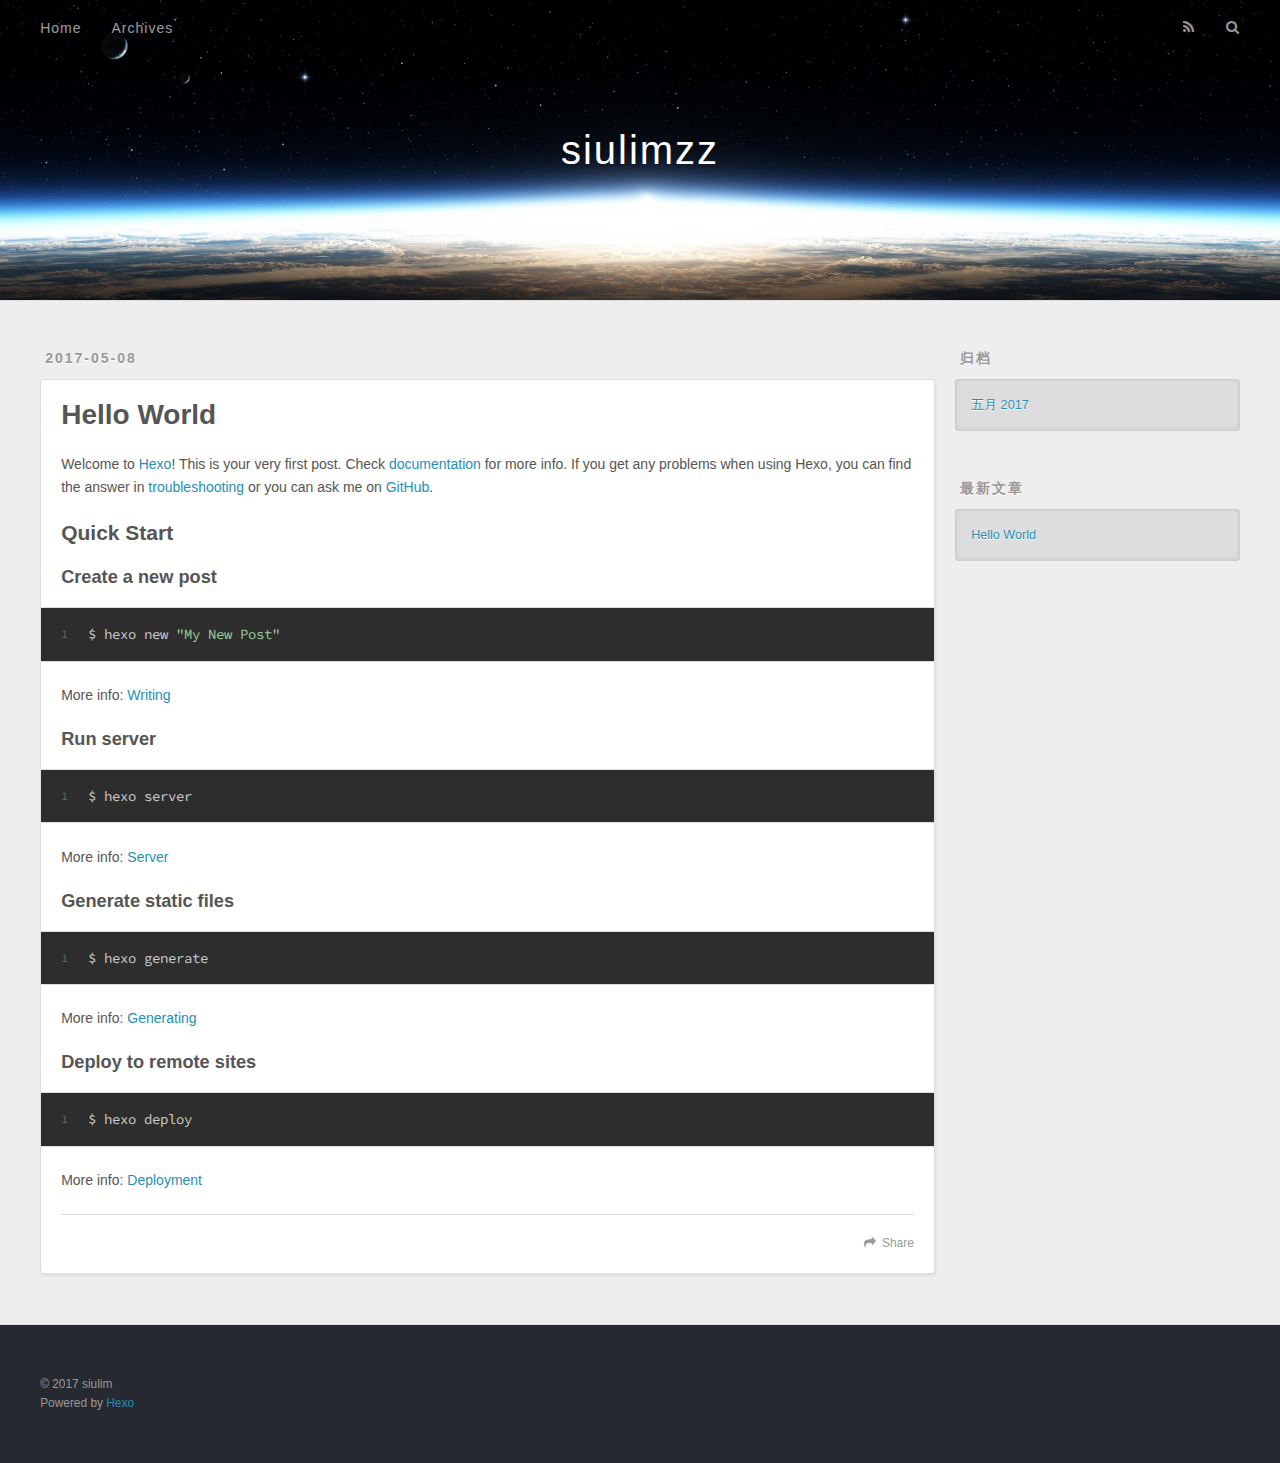
==== index.html @ c3f747c2 "Site updated: 2017-05-08 17:10:16" ====
<!DOCTYPE html>
<html>
<head>
  <meta charset="utf-8">
  
  <title>siulimzz</title>
  <meta name="viewport" content="width=device-width, initial-scale=1, maximum-scale=1">
  <meta property="og:type" content="website">
<meta property="og:title" content="siulimzz">
<meta property="og:url" content="http://siulimzz.com/index.html">
<meta property="og:site_name" content="siulimzz">
<meta name="twitter:card" content="summary">
<meta name="twitter:title" content="siulimzz">
  
    <link rel="alternate" href="/atom.xml" title="siulimzz" type="application/atom+xml">
  
  
    <link rel="icon" href="/favicon.png">
  
  
    <link href="//fonts.googleapis.com/css?family=Source+Code+Pro" rel="stylesheet" type="text/css">
  
  <link rel="stylesheet" href="/css/style.css">
  

</head>

<body>
  <div id="container">
    <div id="wrap">
      <header id="header">
  <div id="banner"></div>
  <div id="header-outer" class="outer">
    <div id="header-title" class="inner">
      <h1 id="logo-wrap">
        <a href="/" id="logo">siulimzz</a>
      </h1>
      
    </div>
    <div id="header-inner" class="inner">
      <nav id="main-nav">
        <a id="main-nav-toggle" class="nav-icon"></a>
        
          <a class="main-nav-link" href="/">Home</a>
        
          <a class="main-nav-link" href="/archives">Archives</a>
        
      </nav>
      <nav id="sub-nav">
        
          <a id="nav-rss-link" class="nav-icon" href="/atom.xml" title="RSS Feed"></a>
        
        <a id="nav-search-btn" class="nav-icon" title="搜索"></a>
      </nav>
      <div id="search-form-wrap">
        <form action="//google.com/search" method="get" accept-charset="UTF-8" class="search-form"><input type="search" name="q" class="search-form-input" placeholder="Search"><button type="submit" class="search-form-submit">&#xF002;</button><input type="hidden" name="sitesearch" value="http://siulimzz.com"></form>
      </div>
    </div>
  </div>
</header>
      <div class="outer">
        <section id="main">
  
    <article id="post-hello-world" class="article article-type-post" itemscope itemprop="blogPost">
  <div class="article-meta">
    <a href="/2017/05/08/hello-world/" class="article-date">
  <time datetime="2017-05-08T07:36:02.532Z" itemprop="datePublished">2017-05-08</time>
</a>
    
  </div>
  <div class="article-inner">
    
    
      <header class="article-header">
        
  
    <h1 itemprop="name">
      <a class="article-title" href="/2017/05/08/hello-world/">Hello World</a>
    </h1>
  

      </header>
    
    <div class="article-entry" itemprop="articleBody">
      
        <p>Welcome to <a href="https://hexo.io/" target="_blank" rel="external">Hexo</a>! This is your very first post. Check <a href="https://hexo.io/docs/" target="_blank" rel="external">documentation</a> for more info. If you get any problems when using Hexo, you can find the answer in <a href="https://hexo.io/docs/troubleshooting.html" target="_blank" rel="external">troubleshooting</a> or you can ask me on <a href="https://github.com/hexojs/hexo/issues" target="_blank" rel="external">GitHub</a>.</p>
<h2 id="Quick-Start"><a href="#Quick-Start" class="headerlink" title="Quick Start"></a>Quick Start</h2><h3 id="Create-a-new-post"><a href="#Create-a-new-post" class="headerlink" title="Create a new post"></a>Create a new post</h3><figure class="highlight bash"><table><tr><td class="gutter"><pre><div class="line">1</div></pre></td><td class="code"><pre><div class="line">$ hexo new <span class="string">"My New Post"</span></div></pre></td></tr></table></figure>
<p>More info: <a href="https://hexo.io/docs/writing.html" target="_blank" rel="external">Writing</a></p>
<h3 id="Run-server"><a href="#Run-server" class="headerlink" title="Run server"></a>Run server</h3><figure class="highlight bash"><table><tr><td class="gutter"><pre><div class="line">1</div></pre></td><td class="code"><pre><div class="line">$ hexo server</div></pre></td></tr></table></figure>
<p>More info: <a href="https://hexo.io/docs/server.html" target="_blank" rel="external">Server</a></p>
<h3 id="Generate-static-files"><a href="#Generate-static-files" class="headerlink" title="Generate static files"></a>Generate static files</h3><figure class="highlight bash"><table><tr><td class="gutter"><pre><div class="line">1</div></pre></td><td class="code"><pre><div class="line">$ hexo generate</div></pre></td></tr></table></figure>
<p>More info: <a href="https://hexo.io/docs/generating.html" target="_blank" rel="external">Generating</a></p>
<h3 id="Deploy-to-remote-sites"><a href="#Deploy-to-remote-sites" class="headerlink" title="Deploy to remote sites"></a>Deploy to remote sites</h3><figure class="highlight bash"><table><tr><td class="gutter"><pre><div class="line">1</div></pre></td><td class="code"><pre><div class="line">$ hexo deploy</div></pre></td></tr></table></figure>
<p>More info: <a href="https://hexo.io/docs/deployment.html" target="_blank" rel="external">Deployment</a></p>

      
    </div>
    <footer class="article-footer">
      <a data-url="http://siulimzz.com/2017/05/08/hello-world/" data-id="cj2fwgcva00003ovaj9aa644f" class="article-share-link">Share</a>
      
      
    </footer>
  </div>
  
</article>


  

</section>
        
          <aside id="sidebar">
  
    

  
    

  
    
  
    
  <div class="widget-wrap">
    <h3 class="widget-title">归档</h3>
    <div class="widget">
      <ul class="archive-list"><li class="archive-list-item"><a class="archive-list-link" href="/archives/2017/05/">五月 2017</a></li></ul>
    </div>
  </div>


  
    
  <div class="widget-wrap">
    <h3 class="widget-title">最新文章</h3>
    <div class="widget">
      <ul>
        
          <li>
            <a href="/2017/05/08/hello-world/">Hello World</a>
          </li>
        
      </ul>
    </div>
  </div>

  
</aside>
        
      </div>
      <footer id="footer">
  
  <div class="outer">
    <div id="footer-info" class="inner">
      &copy; 2017 siulim<br>
      Powered by <a href="http://hexo.io/" target="_blank">Hexo</a>
    </div>
  </div>
</footer>
    </div>
    <nav id="mobile-nav">
  
    <a href="/" class="mobile-nav-link">Home</a>
  
    <a href="/archives" class="mobile-nav-link">Archives</a>
  
</nav>
    

<script src="//ajax.googleapis.com/ajax/libs/jquery/2.0.3/jquery.min.js"></script>


  <link rel="stylesheet" href="/fancybox/jquery.fancybox.css">
  <script src="/fancybox/jquery.fancybox.pack.js"></script>


<script src="/js/script.js"></script>

  </div>
</body>
</html>
---- css/style.css ----
body {
  width: 100%;
}
body:before,
body:after {
  content: "";
  display: table;
}
body:after {
  clear: both;
}
html,
body,
div,
span,
applet,
object,
iframe,
h1,
h2,
h3,
h4,
h5,
h6,
p,
blockquote,
pre,
a,
abbr,
acronym,
address,
big,
cite,
code,
del,
dfn,
em,
img,
ins,
kbd,
q,
s,
samp,
small,
strike,
strong,
sub,
sup,
tt,
var,
dl,
dt,
dd,
ol,
ul,
li,
fieldset,
form,
label,
legend,
table,
caption,
tbody,
tfoot,
thead,
tr,
th,
td {
  margin: 0;
  padding: 0;
  border: 0;
  outline: 0;
  font-weight: inherit;
  font-style: inherit;
  font-family: inherit;
  font-size: 100%;
  vertical-align: baseline;
}
body {
  line-height: 1;
  color: #000;
  background: #fff;
}
ol,
ul {
  list-style: none;
}
table {
  border-collapse: separate;
  border-spacing: 0;
  vertical-align: middle;
}
caption,
th,
td {
  text-align: left;
  font-weight: normal;
  vertical-align: middle;
}
a img {
  border: none;
}
input,
button {
  margin: 0;
  padding: 0;
}
input::-moz-focus-inner,
button::-moz-focus-inner {
  border: 0;
  padding: 0;
}
@font-face {
  font-family: FontAwesome;
  font-style: normal;
  font-weight: normal;
  src: url("fonts/fontawesome-webfont.eot?v=#4.0.3");
  src: url("fonts/fontawesome-webfont.eot?#iefix&v=#4.0.3") format("embedded-opentype"), url("fonts/fontawesome-webfont.woff?v=#4.0.3") format("woff"), url("fonts/fontawesome-webfont.ttf?v=#4.0.3") format("truetype"), url("fonts/fontawesome-webfont.svg#fontawesomeregular?v=#4.0.3") format("svg");
}
html,
body,
#container {
  height: 100%;
}
body {
  background: #eee;
  font: 14px "Helvetica Neue", Helvetica, Arial, sans-serif;
  -webkit-text-size-adjust: 100%;
}
.outer {
  max-width: 1220px;
  margin: 0 auto;
  padding: 0 20px;
}
.outer:before,
.outer:after {
  content: "";
  display: table;
}
.outer:after {
  clear: both;
}
.inner {
  display: inline;
  float: left;
  width: 98.33333333333333%;
  margin: 0 0.833333333333333%;
}
.left,
.alignleft {
  float: left;
}
.right,
.alignright {
  float: right;
}
.clear {
  clear: both;
}
#container {
  position: relative;
}
.mobile-nav-on {
  overflow: hidden;
}
#wrap {
  height: 100%;
  width: 100%;
  position: absolute;
  top: 0;
  left: 0;
  -webkit-transition: 0.2s ease-out;
  -moz-transition: 0.2s ease-out;
  -ms-transition: 0.2s ease-out;
  transition: 0.2s ease-out;
  z-index: 1;
  background: #eee;
}
.mobile-nav-on #wrap {
  left: 280px;
}
@media screen and (min-width: 768px) {
  #main {
    display: inline;
    float: left;
    width: 73.33333333333333%;
    margin: 0 0.833333333333333%;
  }
}
.article-date,
.article-category-link,
.archive-year,
.widget-title {
  text-decoration: none;
  text-transform: uppercase;
  letter-spacing: 2px;
  color: #999;
  margin-bottom: 1em;
  margin-left: 5px;
  line-height: 1em;
  text-shadow: 0 1px #fff;
  font-weight: bold;
}
.article-inner,
.archive-article-inner {
  background: #fff;
  -webkit-box-shadow: 1px 2px 3px #ddd;
  box-shadow: 1px 2px 3px #ddd;
  border: 1px solid #ddd;
  border-radius: 3px;
}
.article-entry h1,
.widget h1 {
  font-size: 2em;
}
.article-entry h2,
.widget h2 {
  font-size: 1.5em;
}
.article-entry h3,
.widget h3 {
  font-size: 1.3em;
}
.article-entry h4,
.widget h4 {
  font-size: 1.2em;
}
.article-entry h5,
.widget h5 {
  font-size: 1em;
}
.article-entry h6,
.widget h6 {
  font-size: 1em;
  color: #999;
}
.article-entry hr,
.widget hr {
  border: 1px dashed #ddd;
}
.article-entry strong,
.widget strong {
  font-weight: bold;
}
.article-entry em,
.widget em,
.article-entry cite,
.widget cite {
  font-style: italic;
}
.article-entry sup,
.widget sup,
.article-entry sub,
.widget sub {
  font-size: 0.75em;
  line-height: 0;
  position: relative;
  vertical-align: baseline;
}
.article-entry sup,
.widget sup {
  top: -0.5em;
}
.article-entry sub,
.widget sub {
  bottom: -0.2em;
}
.article-entry small,
.widget small {
  font-size: 0.85em;
}
.article-entry acronym,
.widget acronym,
.article-entry abbr,
.widget abbr {
  border-bottom: 1px dotted;
}
.article-entry ul,
.widget ul,
.article-entry ol,
.widget ol,
.article-entry dl,
.widget dl {
  margin: 0 20px;
  line-height: 1.6em;
}
.article-entry ul ul,
.widget ul ul,
.article-entry ol ul,
.widget ol ul,
.article-entry ul ol,
.widget ul ol,
.article-entry ol ol,
.widget ol ol {
  margin-top: 0;
  margin-bottom: 0;
}
.article-entry ul,
.widget ul {
  list-style: disc;
}
.article-entry ol,
.widget ol {
  list-style: decimal;
}
.article-entry dt,
.widget dt {
  font-weight: bold;
}
#header {
  height: 300px;
  position: relative;
  border-bottom: 1px solid #ddd;
}
#header:before,
#header:after {
  content: "";
  position: absolute;
  left: 0;
  right: 0;
  height: 40px;
}
#header:before {
  top: 0;
  background: -webkit-linear-gradient(rgba(0,0,0,0.2), transparent);
  background: -moz-linear-gradient(rgba(0,0,0,0.2), transparent);
  background: -ms-linear-gradient(rgba(0,0,0,0.2), transparent);
  background: linear-gradient(rgba(0,0,0,0.2), transparent);
}
#header:after {
  bottom: 0;
  background: -webkit-linear-gradient(transparent, rgba(0,0,0,0.2));
  background: -moz-linear-gradient(transparent, rgba(0,0,0,0.2));
  background: -ms-linear-gradient(transparent, rgba(0,0,0,0.2));
  background: linear-gradient(transparent, rgba(0,0,0,0.2));
}
#header-outer {
  height: 100%;
  position: relative;
}
#header-inner {
  position: relative;
  overflow: hidden;
}
#banner {
  position: absolute;
  top: 0;
  left: 0;
  width: 100%;
  height: 100%;
  background: url("images/banner.jpg") center #000;
  -webkit-background-size: cover;
  -moz-background-size: cover;
  background-size: cover;
  z-index: -1;
}
#header-title {
  text-align: center;
  height: 40px;
  position: absolute;
  top: 50%;
  left: 0;
  margin-top: -20px;
}
#logo,
#subtitle {
  text-decoration: none;
  color: #fff;
  font-weight: 300;
  text-shadow: 0 1px 4px rgba(0,0,0,0.3);
}
#logo {
  font-size: 40px;
  line-height: 40px;
  letter-spacing: 2px;
}
#subtitle {
  font-size: 16px;
  line-height: 16px;
  letter-spacing: 1px;
}
#subtitle-wrap {
  margin-top: 16px;
}
#main-nav {
  float: left;
  margin-left: -15px;
}
.nav-icon,
.main-nav-link {
  float: left;
  color: #fff;
  opacity: 0.6;
  text-decoration: none;
  text-shadow: 0 1px rgba(0,0,0,0.2);
  -webkit-transition: opacity 0.2s;
  -moz-transition: opacity 0.2s;
  -ms-transition: opacity 0.2s;
  transition: opacity 0.2s;
  display: block;
  padding: 20px 15px;
}
.nav-icon:hover,
.main-nav-link:hover {
  opacity: 1;
}
.nav-icon {
  font-family: FontAwesome;
  text-align: center;
  font-size: 14px;
  width: 14px;
  height: 14px;
  padding: 20px 15px;
  position: relative;
  cursor: pointer;
}
.main-nav-link {
  font-weight: 300;
  letter-spacing: 1px;
}
@media screen and (max-width: 479px) {
  .main-nav-link {
    display: none;
  }
}
#main-nav-toggle {
  display: none;
}
#main-nav-toggle:before {
  content: "\f0c9";
}
@media screen and (max-width: 479px) {
  #main-nav-toggle {
    display: block;
  }
}
#sub-nav {
  float: right;
  margin-right: -15px;
}
#nav-rss-link:before {
  content: "\f09e";
}
#nav-search-btn:before {
  content: "\f002";
}
#search-form-wrap {
  position: absolute;
  top: 15px;
  width: 150px;
  height: 30px;
  right: -150px;
  opacity: 0;
  -webkit-transition: 0.2s ease-out;
  -moz-transition: 0.2s ease-out;
  -ms-transition: 0.2s ease-out;
  transition: 0.2s ease-out;
}
#search-form-wrap.on {
  opacity: 1;
  right: 0;
}
@media screen and (max-width: 479px) {
  #search-form-wrap {
    width: 100%;
    right: -100%;
  }
}
.search-form {
  position: absolute;
  top: 0;
  left: 0;
  right: 0;
  background: #fff;
  padding: 5px 15px;
  border-radius: 15px;
  -webkit-box-shadow: 0 0 10px rgba(0,0,0,0.3);
  box-shadow: 0 0 10px rgba(0,0,0,0.3);
}
.search-form-input {
  border: none;
  background: none;
  color: #555;
  width: 100%;
  font: 13px "Helvetica Neue", Helvetica, Arial, sans-serif;
  outline: none;
}
.search-form-input::-webkit-search-results-decoration,
.search-form-input::-webkit-search-cancel-button {
  -webkit-appearance: none;
}
.search-form-submit {
  position: absolute;
  top: 50%;
  right: 10px;
  margin-top: -7px;
  font: 13px FontAwesome;
  border: none;
  background: none;
  color: #bbb;
  cursor: pointer;
}
.search-form-submit:hover,
.search-form-submit:focus {
  color: #777;
}
.article {
  margin: 50px 0;
}
.article-inner {
  overflow: hidden;
}
.article-meta:before,
.article-meta:after {
  content: "";
  display: table;
}
.article-meta:after {
  clear: both;
}
.article-date {
  float: left;
}
.article-category {
  float: left;
  line-height: 1em;
  color: #ccc;
  text-shadow: 0 1px #fff;
  margin-left: 8px;
}
.article-category:before {
  content: "\2022";
}
.article-category-link {
  margin: 0 12px 1em;
}
.article-header {
  padding: 20px 20px 0;
}
.article-title {
  text-decoration: none;
  font-size: 2em;
  font-weight: bold;
  color: #555;
  line-height: 1.1em;
  -webkit-transition: color 0.2s;
  -moz-transition: color 0.2s;
  -ms-transition: color 0.2s;
  transition: color 0.2s;
}
a.article-title:hover {
  color: #258fb8;
}
.article-entry {
  color: #555;
  padding: 0 20px;
}
.article-entry:before,
.article-entry:after {
  content: "";
  display: table;
}
.article-entry:after {
  clear: both;
}
.article-entry p,
.article-entry table {
  line-height: 1.6em;
  margin: 1.6em 0;
}
.article-entry h1,
.article-entry h2,
.article-entry h3,
.article-entry h4,
.article-entry h5,
.article-entry h6 {
  font-weight: bold;
}
.article-entry h1,
.article-entry h2,
.article-entry h3,
.article-entry h4,
.article-entry h5,
.article-entry h6 {
  line-height: 1.1em;
  margin: 1.1em 0;
}
.article-entry a {
  color: #258fb8;
  text-decoration: none;
}
.article-entry a:hover {
  text-decoration: underline;
}
.article-entry ul,
.article-entry ol,
.article-entry dl {
  margin-top: 1.6em;
  margin-bottom: 1.6em;
}
.article-entry img,
.article-entry video {
  max-width: 100%;
  height: auto;
  display: block;
  margin: auto;
}
.article-entry iframe {
  border: none;
}
.article-entry table {
  width: 100%;
  border-collapse: collapse;
  border-spacing: 0;
}
.article-entry th {
  font-weight: bold;
  border-bottom: 3px solid #ddd;
  padding-bottom: 0.5em;
}
.article-entry td {
  border-bottom: 1px solid #ddd;
  padding: 10px 0;
}
.article-entry blockquote {
  font-family: Georgia, "Times New Roman", serif;
  font-size: 1.4em;
  margin: 1.6em 20px;
  text-align: center;
}
.article-entry blockquote footer {
  font-size: 14px;
  margin: 1.6em 0;
  font-family: "Helvetica Neue", Helvetica, Arial, sans-serif;
}
.article-entry blockquote footer cite:before {
  content: "—";
  padding: 0 0.5em;
}
.article-entry .pullquote {
  text-align: left;
  width: 45%;
  margin: 0;
}
.article-entry .pullquote.left {
  margin-left: 0.5em;
  margin-right: 1em;
}
.article-entry .pullquote.right {
  margin-right: 0.5em;
  margin-left: 1em;
}
.article-entry .caption {
  color: #999;
  display: block;
  font-size: 0.9em;
  margin-top: 0.5em;
  position: relative;
  text-align: center;
}
.article-entry .video-container {
  position: relative;
  padding-top: 56.25%;
  height: 0;
  overflow: hidden;
}
.article-entry .video-container iframe,
.article-entry .video-container object,
.article-entry .video-container embed {
  position: absolute;
  top: 0;
  left: 0;
  width: 100%;
  height: 100%;
  margin-top: 0;
}
.article-more-link a {
  display: inline-block;
  line-height: 1em;
  padding: 6px 15px;
  border-radius: 15px;
  background: #eee;
  color: #999;
  text-shadow: 0 1px #fff;
  text-decoration: none;
}
.article-more-link a:hover {
  background: #258fb8;
  color: #fff;
  text-decoration: none;
  text-shadow: 0 1px #1e7293;
}
.article-footer {
  font-size: 0.85em;
  line-height: 1.6em;
  border-top: 1px solid #ddd;
  padding-top: 1.6em;
  margin: 0 20px 20px;
}
.article-footer:before,
.article-footer:after {
  content: "";
  display: table;
}
.article-footer:after {
  clear: both;
}
.article-footer a {
  color: #999;
  text-decoration: none;
}
.article-footer a:hover {
  color: #555;
}
.article-tag-list-item {
  float: left;
  margin-right: 10px;
}
.article-tag-list-link:before {
  content: "#";
}
.article-comment-link {
  float: right;
}
.article-comment-link:before {
  content: "\f075";
  font-family: FontAwesome;
  padding-right: 8px;
}
.article-share-link {
  cursor: pointer;
  float: right;
  margin-left: 20px;
}
.article-share-link:before {
  content: "\f064";
  font-family: FontAwesome;
  padding-right: 6px;
}
#article-nav {
  position: relative;
}
#article-nav:before,
#article-nav:after {
  content: "";
  display: table;
}
#article-nav:after {
  clear: both;
}
@media screen and (min-width: 768px) {
  #article-nav {
    margin: 50px 0;
  }
  #article-nav:before {
    width: 8px;
    height: 8px;
    position: absolute;
    top: 50%;
    left: 50%;
    margin-top: -4px;
    margin-left: -4px;
    content: "";
    border-radius: 50%;
    background: #ddd;
    -webkit-box-shadow: 0 1px 2px #fff;
    box-shadow: 0 1px 2px #fff;
  }
}
.article-nav-link-wrap {
  text-decoration: none;
  text-shadow: 0 1px #fff;
  color: #999;
  -webkit-box-sizing: border-box;
  -moz-box-sizing: border-box;
  box-sizing: border-box;
  margin-top: 50px;
  text-align: center;
  display: block;
}
.article-nav-link-wrap:hover {
  color: #555;
}
@media screen and (min-width: 768px) {
  .article-nav-link-wrap {
    width: 50%;
    margin-top: 0;
  }
}
@media screen and (min-width: 768px) {
  #article-nav-newer {
    float: left;
    text-align: right;
    padding-right: 20px;
  }
}
@media screen and (min-width: 768px) {
  #article-nav-older {
    float: right;
    text-align: left;
    padding-left: 20px;
  }
}
.article-nav-caption {
  text-transform: uppercase;
  letter-spacing: 2px;
  color: #ddd;
  line-height: 1em;
  font-weight: bold;
}
#article-nav-newer .article-nav-caption {
  margin-right: -2px;
}
.article-nav-title {
  font-size: 0.85em;
  line-height: 1.6em;
  margin-top: 0.5em;
}
.article-share-box {
  position: absolute;
  display: none;
  background: #fff;
  -webkit-box-shadow: 1px 2px 10px rgba(0,0,0,0.2);
  box-shadow: 1px 2px 10px rgba(0,0,0,0.2);
  border-radius: 3px;
  margin-left: -145px;
  overflow: hidden;
  z-index: 1;
}
.article-share-box.on {
  display: block;
}
.article-share-input {
  width: 100%;
  background: none;
  -webkit-box-sizing: border-box;
  -moz-box-sizing: border-box;
  box-sizing: border-box;
  font: 14px "Helvetica Neue", Helvetica, Arial, sans-serif;
  padding: 0 15px;
  color: #555;
  outline: none;
  border: 1px solid #ddd;
  border-radius: 3px 3px 0 0;
  height: 36px;
  line-height: 36px;
}
.article-share-links {
  background: #eee;
}
.article-share-links:before,
.article-share-links:after {
  content: "";
  display: table;
}
.article-share-links:after {
  clear: both;
}
.article-share-twitter,
.article-share-facebook,
.article-share-pinterest,
.article-share-google {
  width: 50px;
  height: 36px;
  display: block;
  float: left;
  position: relative;
  color: #999;
  text-shadow: 0 1px #fff;
}
.article-share-twitter:before,
.article-share-facebook:before,
.article-share-pinterest:before,
.article-share-google:before {
  font-size: 20px;
  font-family: FontAwesome;
  width: 20px;
  height: 20px;
  position: absolute;
  top: 50%;
  left: 50%;
  margin-top: -10px;
  margin-left: -10px;
  text-align: center;
}
.article-share-twitter:hover,
.article-share-facebook:hover,
.article-share-pinterest:hover,
.article-share-google:hover {
  color: #fff;
}
.article-share-twitter:before {
  content: "\f099";
}
.article-share-twitter:hover {
  background: #00aced;
  text-shadow: 0 1px #008abe;
}
.article-share-facebook:before {
  content: "\f09a";
}
.article-share-facebook:hover {
  background: #3b5998;
  text-shadow: 0 1px #2f477a;
}
.article-share-pinterest:before {
  content: "\f0d2";
}
.article-share-pinterest:hover {
  background: #cb2027;
  text-shadow: 0 1px #a21a1f;
}
.article-share-google:before {
  content: "\f0d5";
}
.article-share-google:hover {
  background: #dd4b39;
  text-shadow: 0 1px #be3221;
}
.article-gallery {
  background: #000;
  position: relative;
}
.article-gallery-photos {
  position: relative;
  overflow: hidden;
}
.article-gallery-img {
  display: none;
  max-width: 100%;
}
.article-gallery-img:first-child {
  display: block;
}
.article-gallery-img.loaded {
  position: absolute;
  display: block;
}
.article-gallery-img img {
  display: block;
  max-width: 100%;
  margin: 0 auto;
}
#comments {
  background: #fff;
  -webkit-box-shadow: 1px 2px 3px #ddd;
  box-shadow: 1px 2px 3px #ddd;
  padding: 20px;
  border: 1px solid #ddd;
  border-radius: 3px;
  margin: 50px 0;
}
#comments a {
  color: #258fb8;
}
.archives-wrap {
  margin: 50px 0;
}
.archives:before,
.archives:after {
  content: "";
  display: table;
}
.archives:after {
  clear: both;
}
.archive-year-wrap {
  margin-bottom: 1em;
}
.archives {
  -webkit-column-gap: 10px;
  -moz-column-gap: 10px;
  column-gap: 10px;
}
@media screen and (min-width: 480px) and (max-width: 767px) {
  .archives {
    -webkit-column-count: 2;
    -moz-column-count: 2;
    column-count: 2;
  }
}
@media screen and (min-width: 768px) {
  .archives {
    -webkit-column-count: 3;
    -moz-column-count: 3;
    column-count: 3;
  }
}
.archive-article {
  -webkit-column-break-inside: avoid;
  page-break-inside: avoid;
  overflow: hidden;
  break-inside: avoid-column;
}
.archive-article-inner {
  padding: 10px;
  margin-bottom: 15px;
}
.archive-article-title {
  text-decoration: none;
  font-weight: bold;
  color: #555;
  -webkit-transition: color 0.2s;
  -moz-transition: color 0.2s;
  -ms-transition: color 0.2s;
  transition: color 0.2s;
  line-height: 1.6em;
}
.archive-article-title:hover {
  color: #258fb8;
}
.archive-article-footer {
  margin-top: 1em;
}
.archive-article-date {
  color: #999;
  text-decoration: none;
  font-size: 0.85em;
  line-height: 1em;
  margin-bottom: 0.5em;
  display: block;
}
#page-nav {
  margin: 50px auto;
  background: #fff;
  -webkit-box-shadow: 1px 2px 3px #ddd;
  box-shadow: 1px 2px 3px #ddd;
  border: 1px solid #ddd;
  border-radius: 3px;
  text-align: center;
  color: #999;
  overflow: hidden;
}
#page-nav:before,
#page-nav:after {
  content: "";
  display: table;
}
#page-nav:after {
  clear: both;
}
#page-nav a,
#page-nav span {
  padding: 10px 20px;
  line-height: 1;
  height: 2ex;
}
#page-nav a {
  color: #999;
  text-decoration: none;
}
#page-nav a:hover {
  background: #999;
  color: #fff;
}
#page-nav .prev {
  float: left;
}
#page-nav .next {
  float: right;
}
#page-nav .page-number {
  display: inline-block;
}
@media screen and (max-width: 479px) {
  #page-nav .page-number {
    display: none;
  }
}
#page-nav .current {
  color: #555;
  font-weight: bold;
}
#page-nav .space {
  color: #ddd;
}
#footer {
  background: #262a30;
  padding: 50px 0;
  border-top: 1px solid #ddd;
  color: #999;
}
#footer a {
  color: #258fb8;
  text-decoration: none;
}
#footer a:hover {
  text-decoration: underline;
}
#footer-info {
  line-height: 1.6em;
  font-size: 0.85em;
}
.article-entry pre,
.article-entry .highlight {
  background: #2d2d2d;
  margin: 0 -20px;
  padding: 15px 20px;
  border-style: solid;
  border-color: #ddd;
  border-width: 1px 0;
  overflow: auto;
  color: #ccc;
  line-height: 22.400000000000002px;
}
.article-entry .highlight .gutter pre,
.article-entry .gist .gist-file .gist-data .line-numbers {
  color: #666;
  font-size: 0.85em;
}
.article-entry pre,
.article-entry code {
  font-family: "Source Code Pro", Consolas, Monaco, Menlo, Consolas, monospace;
}
.article-entry code {
  background: #eee;
  text-shadow: 0 1px #fff;
  padding: 0 0.3em;
}
.article-entry pre code {
  background: none;
  text-shadow: none;
  padding: 0;
}
.article-entry .highlight pre {
  border: none;
  margin: 0;
  padding: 0;
}
.article-entry .highlight table {
  margin: 0;
  width: auto;
}
.article-entry .highlight td {
  border: none;
  padding: 0;
}
.article-entry .highlight figcaption {
  font-size: 0.85em;
  color: #999;
  line-height: 1em;
  margin-bottom: 1em;
}
.article-entry .highlight figcaption:before,
.article-entry .highlight figcaption:after {
  content: "";
  display: table;
}
.article-entry .highlight figcaption:after {
  clear: both;
}
.article-entry .highlight figcaption a {
  float: right;
}
.article-entry .highlight .gutter pre {
  text-align: right;
  padding-right: 20px;
}
.article-entry .highlight .line {
  height: 22.400000000000002px;
}
.article-entry .highlight .line.marked {
  background: #515151;
}
.article-entry .gist {
  margin: 0 -20px;
  border-style: solid;
  border-color: #ddd;
  border-width: 1px 0;
  background: #2d2d2d;
  padding: 15px 20px 15px 0;
}
.article-entry .gist .gist-file {
  border: none;
  font-family: "Source Code Pro", Consolas, Monaco, Menlo, Consolas, monospace;
  margin: 0;
}
.article-entry .gist .gist-file .gist-data {
  background: none;
  border: none;
}
.article-entry .gist .gist-file .gist-data .line-numbers {
  background: none;
  border: none;
  padding: 0 20px 0 0;
}
.article-entry .gist .gist-file .gist-data .line-data {
  padding: 0 !important;
}
.article-entry .gist .gist-file .highlight {
  margin: 0;
  padding: 0;
  border: none;
}
.article-entry .gist .gist-file .gist-meta {
  background: #2d2d2d;
  color: #999;
  font: 0.85em "Helvetica Neue", Helvetica, Arial, sans-serif;
  text-shadow: 0 0;
  padding: 0;
  margin-top: 1em;
  margin-left: 20px;
}
.article-entry .gist .gist-file .gist-meta a {
  color: #258fb8;
  font-weight: normal;
}
.article-entry .gist .gist-file .gist-meta a:hover {
  text-decoration: underline;
}
pre .comment,
pre .title {
  color: #999;
}
pre .variable,
pre .attribute,
pre .tag,
pre .regexp,
pre .ruby .constant,
pre .xml .tag .title,
pre .xml .pi,
pre .xml .doctype,
pre .html .doctype,
pre .css .id,
pre .css .class,
pre .css .pseudo {
  color: #f2777a;
}
pre .number,
pre .preprocessor,
pre .built_in,
pre .literal,
pre .params,
pre .constant {
  color: #f99157;
}
pre .class,
pre .ruby .class .title,
pre .css .rules .attribute {
  color: #9c9;
}
pre .string,
pre .value,
pre .inheritance,
pre .header,
pre .ruby .symbol,
pre .xml .cdata {
  color: #9c9;
}
pre .css .hexcolor {
  color: #6cc;
}
pre .function,
pre .python .decorator,
pre .python .title,
pre .ruby .function .title,
pre .ruby .title .keyword,
pre .perl .sub,
pre .javascript .title,
pre .coffeescript .title {
  color: #69c;
}
pre .keyword,
pre .javascript .function {
  color: #c9c;
}
@media screen and (max-width: 479px) {
  #mobile-nav {
    position: absolute;
    top: 0;
    left: 0;
    width: 280px;
    height: 100%;
    background: #191919;
    border-right: 1px solid #fff;
  }
}
@media screen and (max-width: 479px) {
  .mobile-nav-link {
    display: block;
    color: #999;
    text-decoration: none;
    padding: 15px 20px;
    font-weight: bold;
  }
  .mobile-nav-link:hover {
    color: #fff;
  }
}
@media screen and (min-width: 768px) {
  #sidebar {
    display: inline;
    float: left;
    width: 23.333333333333332%;
    margin: 0 0.833333333333333%;
  }
}
.widget-wrap {
  margin: 50px 0;
}
.widget {
  color: #777;
  text-shadow: 0 1px #fff;
  background: #ddd;
  -webkit-box-shadow: 0 -1px 4px #ccc inset;
  box-shadow: 0 -1px 4px #ccc inset;
  border: 1px solid #ccc;
  padding: 15px;
  border-radius: 3px;
}
.widget a {
  color: #258fb8;
  text-decoration: none;
}
.widget a:hover {
  text-decoration: underline;
}
.widget ul ul,
.widget ol ul,
.widget dl ul,
.widget ul ol,
.widget ol ol,
.widget dl ol,
.widget ul dl,
.widget ol dl,
.widget dl dl {
  margin-left: 15px;
  list-style: disc;
}
.widget {
  line-height: 1.6em;
  word-wrap: break-word;
  font-size: 0.9em;
}
.widget ul,
.widget ol {
  list-style: none;
  margin: 0;
}
.widget ul ul,
.widget ol ul,
.widget ul ol,
.widget ol ol {
  margin: 0 20px;
}
.widget ul ul,
.widget ol ul {
  list-style: disc;
}
.widget ul ol,
.widget ol ol {
  list-style: decimal;
}
.category-list-count,
.tag-list-count,
.archive-list-count {
  padding-left: 5px;
  color: #999;
  font-size: 0.85em;
}
.category-list-count:before,
.tag-list-count:before,
.archive-list-count:before {
  content: "(";
}
.category-list-count:after,
.tag-list-count:after,
.archive-list-count:after {
  content: ")";
}
.tagcloud a {
  margin-right: 5px;
  display: inline-block;
}
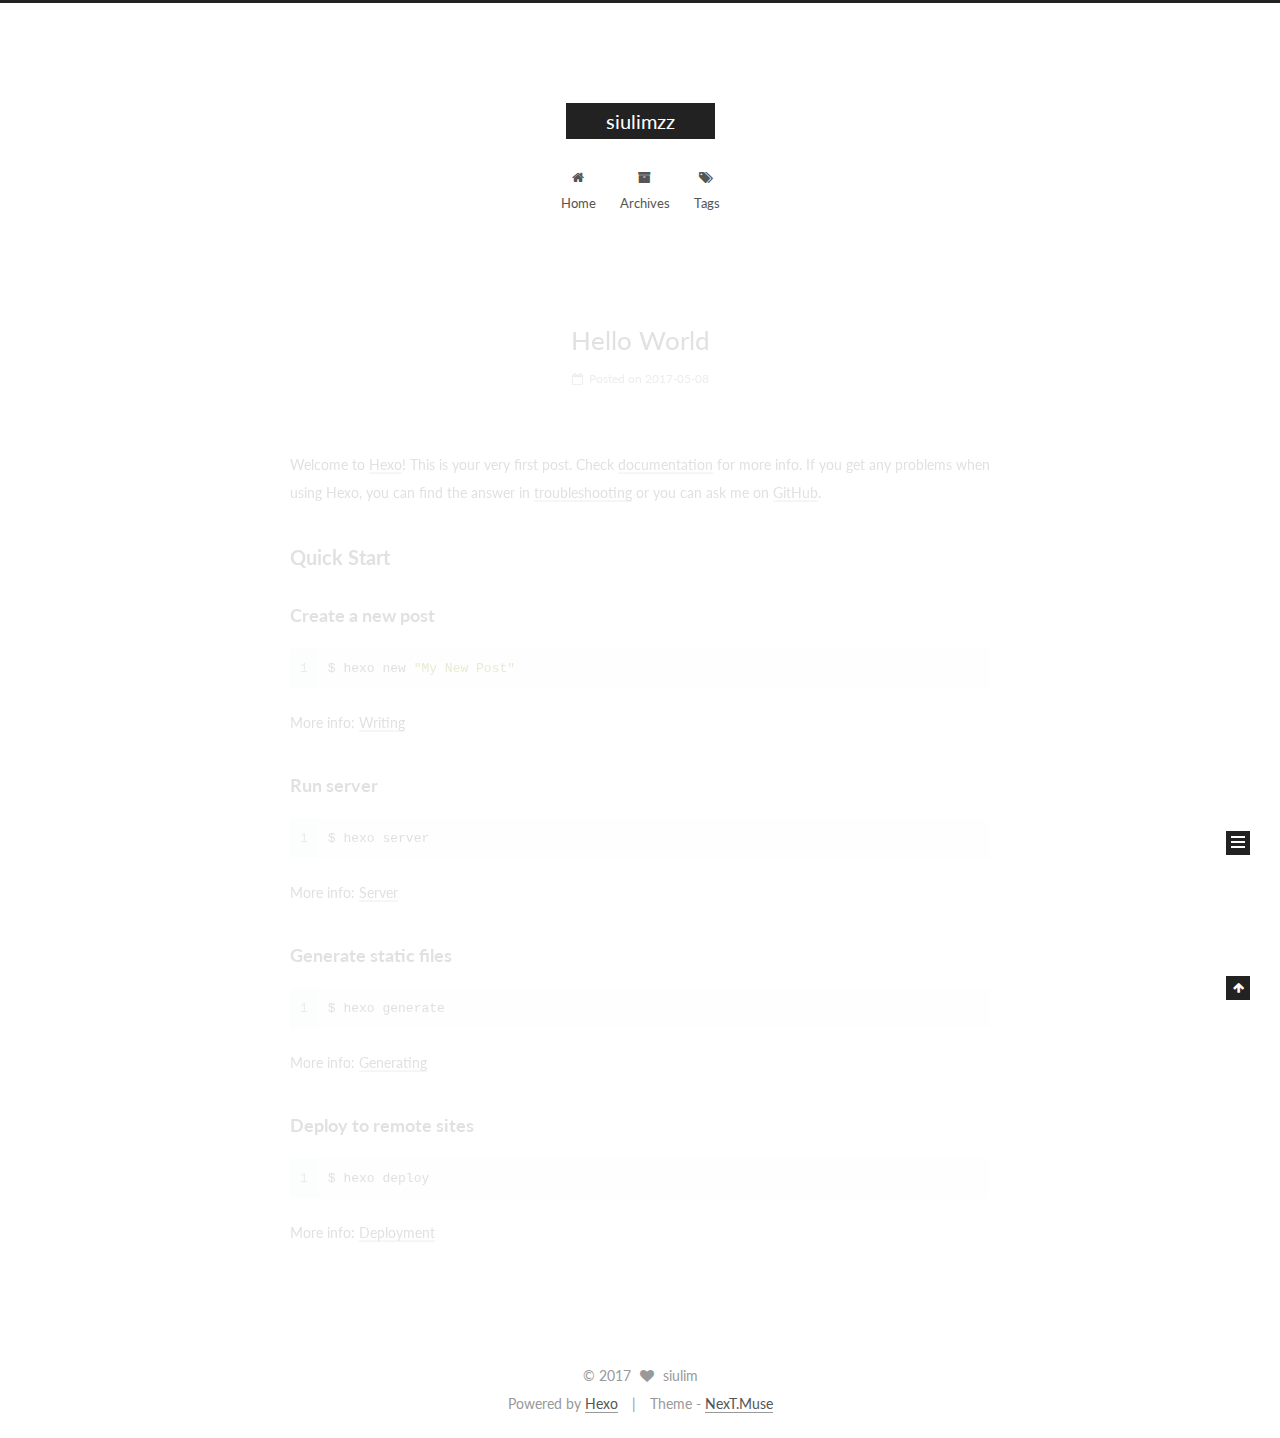
==== commit fd6a384a: "Site updated: 2017-05-08 17:35:16" ====
--- a/index.html
+++ b/index.html
@@ -1,89 +1,324 @@
-<!DOCTYPE html>
-<html>
+<!doctype html>
+
+
+
+  
+
+
+<html class="theme-next muse use-motion" lang="zh-CN">
 <head>
-  <meta charset="utf-8">
-  
-  <title>siulimzz</title>
-  <meta name="viewport" content="width=device-width, initial-scale=1, maximum-scale=1">
-  <meta property="og:type" content="website">
+  <meta charset="UTF-8"/>
+<meta http-equiv="X-UA-Compatible" content="IE=edge" />
+<meta name="viewport" content="width=device-width, initial-scale=1, maximum-scale=1"/>
+
+
+
+
+
+
+<meta http-equiv="Cache-Control" content="no-transform" />
+<meta http-equiv="Cache-Control" content="no-siteapp" />
+
+
+
+
+
+
+
+
+
+
+
+
+
+
+
+  
+  
+  <link href="/lib/fancybox/source/jquery.fancybox.css?v=2.1.5" rel="stylesheet" type="text/css" />
+
+
+
+
+  
+  
+  
+  
+
+  
+    
+    
+  
+
+  
+
+  
+
+  
+
+  
+
+  
+    
+    
+    <link href="//fonts.googleapis.com/css?family=Lato:300,300italic,400,400italic,700,700italic&subset=latin,latin-ext" rel="stylesheet" type="text/css">
+  
+
+
+
+
+
+
+<link href="/lib/font-awesome/css/font-awesome.min.css?v=4.6.2" rel="stylesheet" type="text/css" />
+
+<link href="/css/main.css?v=5.1.1" rel="stylesheet" type="text/css" />
+
+
+  <meta name="keywords" content="Hexo, NexT" />
+
+
+
+
+
+
+
+
+  <link rel="shortcut icon" type="image/x-icon" href="/favicon.ico?v=5.1.1" />
+
+
+
+
+
+
+<meta property="og:type" content="website">
 <meta property="og:title" content="siulimzz">
 <meta property="og:url" content="http://siulimzz.com/index.html">
 <meta property="og:site_name" content="siulimzz">
 <meta name="twitter:card" content="summary">
 <meta name="twitter:title" content="siulimzz">
-  
-    <link rel="alternate" href="/atom.xml" title="siulimzz" type="application/atom+xml">
-  
-  
-    <link rel="icon" href="/favicon.png">
-  
-  
-    <link href="//fonts.googleapis.com/css?family=Source+Code+Pro" rel="stylesheet" type="text/css">
-  
-  <link rel="stylesheet" href="/css/style.css">
-  
-
+
+
+
+<script type="text/javascript" id="hexo.configurations">
+  var NexT = window.NexT || {};
+  var CONFIG = {
+    root: '/',
+    scheme: 'Muse',
+    sidebar: {"position":"left","display":"post","offset":12,"offset_float":0,"b2t":false,"scrollpercent":false},
+    fancybox: true,
+    motion: true,
+    duoshuo: {
+      userId: '0',
+      author: 'Author'
+    },
+    algolia: {
+      applicationID: '',
+      apiKey: '',
+      indexName: '',
+      hits: {"per_page":10},
+      labels: {"input_placeholder":"Search for Posts","hits_empty":"We didn't find any results for the search: ${query}","hits_stats":"${hits} results found in ${time} ms"}
+    }
+  };
+</script>
+
+
+
+  <link rel="canonical" href="http://siulimzz.com/"/>
+
+
+
+
+
+  <title>siulimzz</title>
 </head>
 
-<body>
-  <div id="container">
-    <div id="wrap">
-      <header id="header">
-  <div id="banner"></div>
-  <div id="header-outer" class="outer">
-    <div id="header-title" class="inner">
-      <h1 id="logo-wrap">
-        <a href="/" id="logo">siulimzz</a>
-      </h1>
-      
+<body itemscope itemtype="http://schema.org/WebPage" lang="zh-CN">
+
+  
+
+
+
+
+
+
+
+
+
+
+
+
+
+
+  
+  
+    
+  
+
+  <div class="container sidebar-position-left 
+   page-home 
+ ">
+    <div class="headband"></div>
+
+    <header id="header" class="header" itemscope itemtype="http://schema.org/WPHeader">
+      <div class="header-inner"><div class="site-brand-wrapper">
+  <div class="site-meta ">
+    
+
+    <div class="custom-logo-site-title">
+      <a href="/"  class="brand" rel="start">
+        <span class="logo-line-before"><i></i></span>
+        <span class="site-title">siulimzz</span>
+        <span class="logo-line-after"><i></i></span>
+      </a>
     </div>
-    <div id="header-inner" class="inner">
-      <nav id="main-nav">
-        <a id="main-nav-toggle" class="nav-icon"></a>
-        
-          <a class="main-nav-link" href="/">Home</a>
-        
-          <a class="main-nav-link" href="/archives">Archives</a>
-        
-      </nav>
-      <nav id="sub-nav">
-        
-          <a id="nav-rss-link" class="nav-icon" href="/atom.xml" title="RSS Feed"></a>
-        
-        <a id="nav-search-btn" class="nav-icon" title="搜索"></a>
-      </nav>
-      <div id="search-form-wrap">
-        <form action="//google.com/search" method="get" accept-charset="UTF-8" class="search-form"><input type="search" name="q" class="search-form-input" placeholder="Search"><button type="submit" class="search-form-submit">&#xF002;</button><input type="hidden" name="sitesearch" value="http://siulimzz.com"></form>
-      </div>
-    </div>
+      
+        <p class="site-subtitle"></p>
+      
   </div>
-</header>
-      <div class="outer">
-        <section id="main">
-  
-    <article id="post-hello-world" class="article article-type-post" itemscope itemprop="blogPost">
-  <div class="article-meta">
-    <a href="/2017/05/08/hello-world/" class="article-date">
-  <time datetime="2017-05-08T07:36:02.532Z" itemprop="datePublished">2017-05-08</time>
-</a>
-    
+
+  <div class="site-nav-toggle">
+    <button>
+      <span class="btn-bar"></span>
+      <span class="btn-bar"></span>
+      <span class="btn-bar"></span>
+    </button>
   </div>
-  <div class="article-inner">
-    
-    
-      <header class="article-header">
-        
-  
-    <h1 itemprop="name">
-      <a class="article-title" href="/2017/05/08/hello-world/">Hello World</a>
-    </h1>
-  
-
+</div>
+
+<nav class="site-nav">
+  
+
+  
+    <ul id="menu" class="menu">
+      
+        
+        <li class="menu-item menu-item-home">
+          <a href="/" rel="section">
+            
+              <i class="menu-item-icon fa fa-fw fa-home"></i> <br />
+            
+            Home
+          </a>
+        </li>
+      
+        
+        <li class="menu-item menu-item-archives">
+          <a href="/archives" rel="section">
+            
+              <i class="menu-item-icon fa fa-fw fa-archive"></i> <br />
+            
+            Archives
+          </a>
+        </li>
+      
+        
+        <li class="menu-item menu-item-tags">
+          <a href="/tags" rel="section">
+            
+              <i class="menu-item-icon fa fa-fw fa-tags"></i> <br />
+            
+            Tags
+          </a>
+        </li>
+      
+
+      
+    </ul>
+  
+
+  
+</nav>
+
+
+
+ </div>
+    </header>
+
+    <main id="main" class="main">
+      <div class="main-inner">
+        <div class="content-wrap">
+          <div id="content" class="content">
+            
+  <section id="posts" class="posts-expand">
+    
+      
+
+  
+
+  
+  
+  
+
+  <article class="post post-type-normal " itemscope itemtype="http://schema.org/Article">
+    <link itemprop="mainEntityOfPage" href="http://siulimzz.com/2017/05/08/hello-world/">
+
+    <span hidden itemprop="author" itemscope itemtype="http://schema.org/Person">
+      <meta itemprop="name" content="siulim">
+      <meta itemprop="description" content="">
+      <meta itemprop="image" content="/images/avatar.gif">
+    </span>
+
+    <span hidden itemprop="publisher" itemscope itemtype="http://schema.org/Organization">
+      <meta itemprop="name" content="siulimzz">
+    </span>
+
+    
+      <header class="post-header">
+
+        
+        
+          <h1 class="post-title" itemprop="name headline">
+                
+                <a class="post-title-link" href="/2017/05/08/hello-world/" itemprop="url">Hello World</a></h1>
+        
+
+        <div class="post-meta">
+          <span class="post-time">
+            
+              <span class="post-meta-item-icon">
+                <i class="fa fa-calendar-o"></i>
+              </span>
+              
+                <span class="post-meta-item-text">Posted on</span>
+              
+              <time title="Post created" itemprop="dateCreated datePublished" datetime="2017-05-08T15:36:02+08:00">
+                2017-05-08
+              </time>
+            
+
+            
+
+            
+          </span>
+
+          
+
+          
+            
+          
+
+          
+          
+
+          
+
+          
+
+          
+
+        </div>
       </header>
     
-    <div class="article-entry" itemprop="articleBody">
-      
-        <p>Welcome to <a href="https://hexo.io/" target="_blank" rel="external">Hexo</a>! This is your very first post. Check <a href="https://hexo.io/docs/" target="_blank" rel="external">documentation</a> for more info. If you get any problems when using Hexo, you can find the answer in <a href="https://hexo.io/docs/troubleshooting.html" target="_blank" rel="external">troubleshooting</a> or you can ask me on <a href="https://github.com/hexojs/hexo/issues" target="_blank" rel="external">GitHub</a>.</p>
+
+    <div class="post-body" itemprop="articleBody">
+
+      
+      
+
+      
+        
+          
+            <p>Welcome to <a href="https://hexo.io/" target="_blank" rel="external">Hexo</a>! This is your very first post. Check <a href="https://hexo.io/docs/" target="_blank" rel="external">documentation</a> for more info. If you get any problems when using Hexo, you can find the answer in <a href="https://hexo.io/docs/troubleshooting.html" target="_blank" rel="external">troubleshooting</a> or you can ask me on <a href="https://github.com/hexojs/hexo/issues" target="_blank" rel="external">GitHub</a>.</p>
 <h2 id="Quick-Start"><a href="#Quick-Start" class="headerlink" title="Quick Start"></a>Quick Start</h2><h3 id="Create-a-new-post"><a href="#Create-a-new-post" class="headerlink" title="Create a new post"></a>Create a new post</h3><figure class="highlight bash"><table><tr><td class="gutter"><pre><div class="line">1</div></pre></td><td class="code"><pre><div class="line">$ hexo new <span class="string">"My New Post"</span></div></pre></td></tr></table></figure>
 <p>More info: <a href="https://hexo.io/docs/writing.html" target="_blank" rel="external">Writing</a></p>
 <h3 id="Run-server"><a href="#Run-server" class="headerlink" title="Run server"></a>Run server</h3><figure class="highlight bash"><table><tr><td class="gutter"><pre><div class="line">1</div></pre></td><td class="code"><pre><div class="line">$ hexo server</div></pre></td></tr></table></figure>
@@ -93,88 +328,282 @@
 <h3 id="Deploy-to-remote-sites"><a href="#Deploy-to-remote-sites" class="headerlink" title="Deploy to remote sites"></a>Deploy to remote sites</h3><figure class="highlight bash"><table><tr><td class="gutter"><pre><div class="line">1</div></pre></td><td class="code"><pre><div class="line">$ hexo deploy</div></pre></td></tr></table></figure>
 <p>More info: <a href="https://hexo.io/docs/deployment.html" target="_blank" rel="external">Deployment</a></p>
 
+          
+        
       
     </div>
-    <footer class="article-footer">
-      <a data-url="http://siulimzz.com/2017/05/08/hello-world/" data-id="cj2fwgcva00003ovaj9aa644f" class="article-share-link">Share</a>
-      
+
+    <div>
+      
+    </div>
+
+    <div>
+      
+    </div>
+
+    <div>
+      
+    </div>
+
+    <footer class="post-footer">
+      
+
+      
+
+      
+
+      
+      
+        <div class="post-eof"></div>
       
     </footer>
-  </div>
-  
-</article>
-
-
-  
-
-</section>
-        
-          <aside id="sidebar">
-  
-    
-
-  
-    
-
-  
-    
-  
-    
-  <div class="widget-wrap">
-    <h3 class="widget-title">归档</h3>
-    <div class="widget">
-      <ul class="archive-list"><li class="archive-list-item"><a class="archive-list-link" href="/archives/2017/05/">五月 2017</a></li></ul>
+  </article>
+
+
+    
+  </section>
+
+  
+
+
+          </div>
+          
+
+
+          
+
+        </div>
+        
+          
+  
+  <div class="sidebar-toggle">
+    <div class="sidebar-toggle-line-wrap">
+      <span class="sidebar-toggle-line sidebar-toggle-line-first"></span>
+      <span class="sidebar-toggle-line sidebar-toggle-line-middle"></span>
+      <span class="sidebar-toggle-line sidebar-toggle-line-last"></span>
     </div>
   </div>
 
-
-  
-    
-  <div class="widget-wrap">
-    <h3 class="widget-title">最新文章</h3>
-    <div class="widget">
-      <ul>
-        
-          <li>
-            <a href="/2017/05/08/hello-world/">Hello World</a>
-          </li>
-        
-      </ul>
+  <aside id="sidebar" class="sidebar">
+    <div class="sidebar-inner">
+
+      
+
+      
+
+      <section class="site-overview sidebar-panel sidebar-panel-active">
+        <div class="site-author motion-element" itemprop="author" itemscope itemtype="http://schema.org/Person">
+          <img class="site-author-image" itemprop="image"
+               src="/images/avatar.gif"
+               alt="siulim" />
+          <p class="site-author-name" itemprop="name">siulim</p>
+           
+              <p class="site-description motion-element" itemprop="description"></p>
+          
+        </div>
+        <nav class="site-state motion-element">
+
+          
+            <div class="site-state-item site-state-posts">
+              <a href="/archives">
+                <span class="site-state-item-count">1</span>
+                <span class="site-state-item-name">posts</span>
+              </a>
+            </div>
+          
+
+          
+
+          
+
+        </nav>
+
+        
+
+        <div class="links-of-author motion-element">
+          
+        </div>
+
+        
+        
+
+        
+        
+
+        
+
+
+      </section>
+
+      
+
+      
+
     </div>
+  </aside>
+
+
+        
+      </div>
+    </main>
+
+    <footer id="footer" class="footer">
+      <div class="footer-inner">
+        <div class="copyright" >
+  
+  &copy; 
+  <span itemprop="copyrightYear">2017</span>
+  <span class="with-love">
+    <i class="fa fa-heart"></i>
+  </span>
+  <span class="author" itemprop="copyrightHolder">siulim</span>
+</div>
+
+
+<div class="powered-by">
+  Powered by <a class="theme-link" href="https://hexo.io">Hexo</a>
+</div>
+
+<div class="theme-info">
+  Theme -
+  <a class="theme-link" href="https://github.com/iissnan/hexo-theme-next">
+    NexT.Muse
+  </a>
+</div>
+
+
+        
+
+        
+      </div>
+    </footer>
+
+    
+      <div class="back-to-top">
+        <i class="fa fa-arrow-up"></i>
+        
+      </div>
+    
+
   </div>
 
   
-</aside>
-        
-      </div>
-      <footer id="footer">
-  
-  <div class="outer">
-    <div id="footer-info" class="inner">
-      &copy; 2017 siulim<br>
-      Powered by <a href="http://hexo.io/" target="_blank">Hexo</a>
-    </div>
-  </div>
-</footer>
-    </div>
-    <nav id="mobile-nav">
-  
-    <a href="/" class="mobile-nav-link">Home</a>
-  
-    <a href="/archives" class="mobile-nav-link">Archives</a>
-  
-</nav>
-    
-
-<script src="//ajax.googleapis.com/ajax/libs/jquery/2.0.3/jquery.min.js"></script>
-
-
-  <link rel="stylesheet" href="/fancybox/jquery.fancybox.css">
-  <script src="/fancybox/jquery.fancybox.pack.js"></script>
-
-
-<script src="/js/script.js"></script>
-
-  </div>
+
+<script type="text/javascript">
+  if (Object.prototype.toString.call(window.Promise) !== '[object Function]') {
+    window.Promise = null;
+  }
+</script>
+
+
+
+
+
+
+
+
+
+  
+
+
+
+
+
+
+
+
+
+
+
+
+  
+  <script type="text/javascript" src="/lib/jquery/index.js?v=2.1.3"></script>
+
+  
+  <script type="text/javascript" src="/lib/fastclick/lib/fastclick.min.js?v=1.0.6"></script>
+
+  
+  <script type="text/javascript" src="/lib/jquery_lazyload/jquery.lazyload.js?v=1.9.7"></script>
+
+  
+  <script type="text/javascript" src="/lib/velocity/velocity.min.js?v=1.2.1"></script>
+
+  
+  <script type="text/javascript" src="/lib/velocity/velocity.ui.min.js?v=1.2.1"></script>
+
+  
+  <script type="text/javascript" src="/lib/fancybox/source/jquery.fancybox.pack.js?v=2.1.5"></script>
+
+
+  
+
+
+  <script type="text/javascript" src="/js/src/utils.js?v=5.1.1"></script>
+
+  <script type="text/javascript" src="/js/src/motion.js?v=5.1.1"></script>
+
+
+
+  
+  
+
+  
+
+  
+
+
+  <script type="text/javascript" src="/js/src/bootstrap.js?v=5.1.1"></script>
+
+
+
+  
+
+
+  
+
+
+
+
+	
+
+
+
+
+
+  
+
+
+
+
+
+  
+
+
+
+
+
+  
+
+
+
+
+
+
+  
+
+
+
+
+
+  
+
+  
+
+  
+
+  
+
+  
+
 </body>
-</html>+</html>
--- a/css/main.css
+++ b/css/main.css
@@ -0,0 +1,2547 @@
+/* normalize.css v3.0.2 | MIT License | git.io/normalize */
+html {
+  font-family: sans-serif; /* 1 */
+  -ms-text-size-adjust: 100%; /* 2 */
+  -webkit-text-size-adjust: 100%; /* 2 */
+}
+body {
+  margin: 0;
+}
+article,
+aside,
+details,
+figcaption,
+figure,
+footer,
+header,
+hgroup,
+main,
+menu,
+nav,
+section,
+summary {
+  display: block;
+}
+audio,
+canvas,
+progress,
+video {
+  display: inline-block; /* 1 */
+  vertical-align: baseline; /* 2 */
+}
+audio:not([controls]) {
+  display: none;
+  height: 0;
+}
+[hidden],
+template {
+  display: none;
+}
+a {
+  background-color: transparent;
+}
+a:active,
+a:hover {
+  outline: 0;
+}
+abbr[title] {
+  border-bottom: 1px dotted;
+}
+b,
+strong {
+  font-weight: bold;
+}
+dfn {
+  font-style: italic;
+}
+h1 {
+  font-size: 2em;
+  margin: 0.67em 0;
+}
+mark {
+  background: #ff0;
+  color: #000;
+}
+small {
+  font-size: 80%;
+}
+sub,
+sup {
+  font-size: 75%;
+  line-height: 0;
+  position: relative;
+  vertical-align: baseline;
+}
+sup {
+  top: -0.5em;
+}
+sub {
+  bottom: -0.25em;
+}
+img {
+  border: 0;
+}
+svg:not(:root) {
+  overflow: hidden;
+}
+figure {
+  margin: 1em 40px;
+}
+hr {
+  -moz-box-sizing: content-box;
+  box-sizing: content-box;
+  height: 0;
+}
+pre {
+  overflow: auto;
+}
+code,
+kbd,
+pre,
+samp {
+  font-family: monospace, monospace;
+  font-size: 1em;
+}
+button,
+input,
+optgroup,
+select,
+textarea {
+  color: inherit; /* 1 */
+  font: inherit; /* 2 */
+  margin: 0; /* 3 */
+}
+button {
+  overflow: visible;
+}
+button,
+select {
+  text-transform: none;
+}
+button,
+html input[type="button"],
+input[type="reset"],
+input[type="submit"] {
+  -webkit-appearance: button; /* 2 */
+  cursor: pointer; /* 3 */
+}
+button[disabled],
+html input[disabled] {
+  cursor: default;
+}
+button::-moz-focus-inner,
+input::-moz-focus-inner {
+  border: 0;
+  padding: 0;
+}
+input {
+  line-height: normal;
+}
+input[type="checkbox"],
+input[type="radio"] {
+  box-sizing: border-box; /* 1 */
+  padding: 0; /* 2 */
+}
+input[type="number"]::-webkit-inner-spin-button,
+input[type="number"]::-webkit-outer-spin-button {
+  height: auto;
+}
+input[type="search"] {
+  -webkit-appearance: textfield; /* 1 */
+  -moz-box-sizing: content-box;
+  -webkit-box-sizing: content-box; /* 2 */
+  box-sizing: content-box;
+}
+input[type="search"]::-webkit-search-cancel-button,
+input[type="search"]::-webkit-search-decoration {
+  -webkit-appearance: none;
+}
+fieldset {
+  border: 1px solid #c0c0c0;
+  margin: 0 2px;
+  padding: 0.35em 0.625em 0.75em;
+}
+legend {
+  border: 0; /* 1 */
+  padding: 0; /* 2 */
+}
+textarea {
+  overflow: auto;
+}
+optgroup {
+  font-weight: bold;
+}
+table {
+  border-collapse: collapse;
+  border-spacing: 0;
+}
+td,
+th {
+  padding: 0;
+}
+::selection {
+  background: #262a30;
+  color: #fff;
+}
+body {
+  position: relative;
+  font-family: 'Lato', "PingFang SC", "Microsoft YaHei", sans-serif;
+  font-size: 14px;
+  line-height: 2;
+  color: #555;
+  background: #fff;
+}
+@media (max-width: 767px) {
+  body {
+    padding-right: 0 !important;
+  }
+}
+@media (min-width: 768px) and (max-width: 991px) {
+  body {
+    padding-right: 0 !important;
+  }
+}
+@media (min-width: 1600px) {
+  body {
+    font-size: 16px;
+  }
+}
+h1,
+h2,
+h3,
+h4,
+h5,
+h6 {
+  margin: 0;
+  padding: 0;
+  font-weight: bold;
+  line-height: 1.5;
+  font-family: 'Lato', "PingFang SC", "Microsoft YaHei", sans-serif;
+}
+h2,
+h3,
+h4,
+h5,
+h6 {
+  margin: 20px 0 15px;
+}
+h1 {
+  font-size: 22px;
+}
+@media (max-width: 767px) {
+  h1 {
+    font-size: 18px;
+  }
+}
+h2 {
+  font-size: 20px;
+}
+@media (max-width: 767px) {
+  h2 {
+    font-size: 16px;
+  }
+}
+h3 {
+  font-size: 18px;
+}
+@media (max-width: 767px) {
+  h3 {
+    font-size: 14px;
+  }
+}
+h4 {
+  font-size: 16px;
+}
+@media (max-width: 767px) {
+  h4 {
+    font-size: 12px;
+  }
+}
+h5 {
+  font-size: 14px;
+}
+@media (max-width: 767px) {
+  h5 {
+    font-size: 10px;
+  }
+}
+h6 {
+  font-size: 12px;
+}
+@media (max-width: 767px) {
+  h6 {
+    font-size: 8px;
+  }
+}
+p {
+  margin: 0 0 25px 0;
+}
+a {
+  color: #555;
+  text-decoration: none;
+  border-bottom: 1px solid #999;
+  word-wrap: break-word;
+}
+a:hover {
+  color: #222;
+  border-bottom-color: #222;
+}
+blockquote {
+  margin: 0;
+  padding: 0;
+}
+img {
+  display: block;
+  margin: auto;
+  max-width: 100%;
+  height: auto;
+}
+hr {
+  margin: 40px 0;
+  height: 3px;
+  border: none;
+  background-color: #ddd;
+  background-image: repeating-linear-gradient(-45deg, #fff, #fff 4px, transparent 4px, transparent 8px);
+}
+blockquote {
+  padding: 0 15px;
+  color: #666;
+  border-left: 4px solid #ddd;
+}
+blockquote cite::before {
+  content: "-";
+  padding: 0 5px;
+}
+dt {
+  font-weight: 700;
+}
+dd {
+  margin: 0;
+  padding: 0;
+}
+.text-left {
+  text-align: left;
+}
+.text-center {
+  text-align: center;
+}
+.text-right {
+  text-align: right;
+}
+.text-justify {
+  text-align: justify;
+}
+.text-nowrap {
+  white-space: nowrap;
+}
+.text-lowercase {
+  text-transform: lowercase;
+}
+.text-uppercase {
+  text-transform: uppercase;
+}
+.text-capitalize {
+  text-transform: capitalize;
+}
+.center-block {
+  display: block;
+  margin-left: auto;
+  margin-right: auto;
+}
+.clearfix:before,
+.clearfix:after {
+  content: " ";
+  display: table;
+}
+.clearfix:after {
+  clear: both;
+}
+.pullquote {
+  width: 45%;
+}
+.pullquote.left {
+  float: left;
+  margin-left: 5px;
+  margin-right: 10px;
+}
+.pullquote.right {
+  float: right;
+  margin-left: 10px;
+  margin-right: 5px;
+}
+.affix.affix.affix {
+  position: fixed;
+}
+.translation {
+  margin-top: -20px;
+  font-size: 14px;
+  color: #999;
+}
+.scrollbar-measure {
+  width: 100px;
+  height: 100px;
+  overflow: scroll;
+  position: absolute;
+  top: -9999px;
+}
+.use-motion .motion-element {
+  opacity: 0;
+}
+table {
+  margin: 20px 0;
+  width: 100%;
+  border-collapse: collapse;
+  border-spacing: 0;
+  border: 1px solid #ddd;
+  font-size: 14px;
+  table-layout: fixed;
+  word-wrap: break-all;
+}
+table>tbody>tr:nth-of-type(odd) {
+  background-color: #f9f9f9;
+}
+table>tbody>tr:hover {
+  background-color: #f5f5f5;
+}
+caption,
+th,
+td {
+  padding: 8px;
+  text-align: left;
+  vertical-align: middle;
+  font-weight: normal;
+}
+th,
+td {
+  border-bottom: 3px solid #ddd;
+  border-right: 1px solid #eee;
+}
+th {
+  padding-bottom: 10px;
+  font-weight: 700;
+}
+td {
+  border-bottom-width: 1px;
+}
+html,
+body {
+  height: 100%;
+}
+.container {
+  position: relative;
+  min-height: 100%;
+}
+.header-inner {
+  margin: 0 auto;
+  padding: 100px 0 70px;
+  width: 700px;
+}
+@media (min-width: 1600px) {
+  .container .header-inner {
+    width: 900px;
+  }
+}
+.main {
+  padding-bottom: 150px;
+}
+.main-inner {
+  margin: 0 auto;
+  width: 700px;
+}
+@media (min-width: 1600px) {
+  .container .main-inner {
+    width: 900px;
+  }
+}
+.footer {
+  position: absolute;
+  left: 0;
+  bottom: 0;
+  width: 100%;
+  min-height: 50px;
+}
+.footer-inner {
+  box-sizing: border-box;
+  margin: 20px auto;
+  width: 700px;
+}
+@media (min-width: 1600px) {
+  .container .footer-inner {
+    width: 900px;
+  }
+}
+pre,
+.highlight {
+  overflow: auto;
+  margin: 20px 0;
+  padding: 0;
+  font-size: 13px;
+  color: #4d4d4c;
+  background: #f7f7f7;
+  line-height: 1.6;
+}
+pre,
+code {
+  font-family: consolas, Menlo, "PingFang SC", "Microsoft YaHei", monospace;
+}
+code {
+  padding: 2px 4px;
+  word-wrap: break-word;
+  color: #555;
+  background: #eee;
+  border-radius: 3px;
+  font-size: 13px;
+}
+pre code {
+  padding: 0;
+  color: #4d4d4c;
+  background: none;
+  text-shadow: none;
+}
+.highlight {
+  border-radius: 1px;
+}
+.highlight pre {
+  border: none;
+  margin: 0;
+  padding: 10px 0;
+}
+.highlight table {
+  margin: 0;
+  width: auto;
+  border: none;
+}
+.highlight td {
+  border: none;
+  padding: 0;
+}
+.highlight figcaption {
+  font-size: 1em;
+  color: #4d4d4c;
+  line-height: 1em;
+  margin-bottom: 1em;
+}
+.highlight figcaption:before,
+.highlight figcaption:after {
+  content: " ";
+  display: table;
+}
+.highlight figcaption:after {
+  clear: both;
+}
+.highlight figcaption a {
+  float: right;
+  color: #4d4d4c;
+}
+.highlight figcaption a:hover {
+  border-bottom-color: #4d4d4c;
+}
+.highlight .gutter pre {
+  padding-left: 10px;
+  padding-right: 10px;
+  color: #869194;
+  text-align: right;
+  background-color: #eff2f3;
+}
+.highlight .code pre {
+  width: 100%;
+  padding-left: 10px;
+  padding-right: 10px;
+  background-color: #f7f7f7;
+}
+.highlight .line {
+  height: 20px;
+}
+.gutter {
+  -webkit-user-select: none;
+  -moz-user-select: none;
+  -ms-user-select: none;
+  user-select: none;
+}
+.gist table {
+  width: auto;
+}
+.gist table td {
+  border: none;
+}
+pre .deletion {
+  background: #fdd;
+}
+pre .addition {
+  background: #dfd;
+}
+pre .meta {
+  color: #8959a8;
+}
+pre .comment {
+  color: #8e908c;
+}
+pre .variable,
+pre .attribute,
+pre .tag,
+pre .regexp,
+pre .ruby .constant,
+pre .xml .tag .title,
+pre .xml .pi,
+pre .xml .doctype,
+pre .html .doctype,
+pre .css .id,
+pre .css .class,
+pre .css .pseudo {
+  color: #c82829;
+}
+pre .number,
+pre .preprocessor,
+pre .built_in,
+pre .literal,
+pre .params,
+pre .constant,
+pre .command {
+  color: #f5871f;
+}
+pre .ruby .class .title,
+pre .css .rules .attribute,
+pre .string,
+pre .value,
+pre .inheritance,
+pre .header,
+pre .ruby .symbol,
+pre .xml .cdata,
+pre .special,
+pre .number,
+pre .formula {
+  color: #718c00;
+}
+pre .title,
+pre .css .hexcolor {
+  color: #3e999f;
+}
+pre .function,
+pre .python .decorator,
+pre .python .title,
+pre .ruby .function .title,
+pre .ruby .title .keyword,
+pre .perl .sub,
+pre .javascript .title,
+pre .coffeescript .title {
+  color: #4271ae;
+}
+pre .keyword,
+pre .javascript .function {
+  color: #8959a8;
+}
+.full-image.full-image.full-image {
+  border: none;
+  max-width: 100%;
+  width: auto;
+  margin: 20px auto;
+}
+@media (min-width: 992px) {
+  .full-image.full-image.full-image {
+    max-width: none;
+    width: 110%;
+    margin: 25px -5%;
+  }
+}
+.blockquote-center,
+.page-home .post-type-quote blockquote,
+.page-post-detail .post-type-quote blockquote {
+  position: relative;
+  margin: 40px 0;
+  padding: 0;
+  border-left: none;
+  text-align: center;
+}
+.blockquote-center::before,
+.page-home .post-type-quote blockquote::before,
+.page-post-detail .post-type-quote blockquote::before,
+.blockquote-center::after,
+.page-home .post-type-quote blockquote::after,
+.page-post-detail .post-type-quote blockquote::after {
+  position: absolute;
+  content: ' ';
+  display: block;
+  width: 100%;
+  height: 24px;
+  opacity: 0.2;
+  background-repeat: no-repeat;
+  background-position: 0 -6px;
+  background-size: 22px 22px;
+}
+.blockquote-center::before,
+.page-home .post-type-quote blockquote::before,
+.page-post-detail .post-type-quote blockquote::before {
+  top: -20px;
+  background-image: url("../images/quote-l.svg");
+  border-top: 1px solid #ccc;
+}
+.blockquote-center::after,
+.page-home .post-type-quote blockquote::after,
+.page-post-detail .post-type-quote blockquote::after {
+  bottom: -20px;
+  background-image: url("../images/quote-r.svg");
+  border-bottom: 1px solid #ccc;
+  background-position: 100% 8px;
+}
+.blockquote-center p,
+.page-home .post-type-quote blockquote p,
+.page-post-detail .post-type-quote blockquote p,
+.blockquote-center div,
+.page-home .post-type-quote blockquote div,
+.page-post-detail .post-type-quote blockquote div {
+  text-align: center;
+}
+.post .post-body .group-picture img {
+  box-sizing: border-box;
+  padding: 0 3px;
+  border: none;
+}
+.post .group-picture-row {
+  overflow: hidden;
+  margin-top: 6px;
+}
+.post .group-picture-row:first-child {
+  margin-top: 0;
+}
+.post .group-picture-column {
+  float: left;
+}
+.page-post-detail .post-body .group-picture-column {
+  float: none;
+  margin-top: 10px;
+  width: auto !important;
+}
+.page-post-detail .post-body .group-picture-column img {
+  margin: 0 auto;
+}
+.page-archive .group-picture-container {
+  overflow: hidden;
+}
+.page-archive .group-picture-row {
+  float: left;
+}
+.page-archive .group-picture-row:first-child {
+  margin-top: 6px;
+}
+.page-archive .group-picture-column {
+  max-width: 150px;
+  max-height: 150px;
+}
+.note {
+  padding: 20px;
+  margin: 20px 0;
+  border: 1px solid #eee;
+  border-left-width: 5px;
+  border-radius: 3px;
+}
+.note h2,
+.note h3,
+.note h4,
+.note h5,
+.note h6 {
+  margin-top: 0;
+  margin-bottom: 5px;
+}
+.note p:last-child {
+  margin-bottom: 0;
+}
+.note code {
+  border-radius: 3px;
+}
+.note+.note {
+  margin-top: -5px;
+}
+.default {
+  border-left-color: #777;
+}
+.default h2,
+.default h3,
+.default h4,
+.default h5,
+.default h6 {
+  color: #777;
+}
+.primary {
+  border-left-color: #428bca;
+}
+.primary h2,
+.primary h3,
+.primary h4,
+.primary h5,
+.primary h6 {
+  color: #428bca;
+}
+.success {
+  border-left-color: #5cb85c;
+}
+.success h2,
+.success h3,
+.success h4,
+.success h5,
+.success h6 {
+  color: #5cb85c;
+}
+.danger {
+  border-left-color: #d9534f;
+}
+.danger h2,
+.danger h3,
+.danger h4,
+.danger h5,
+.danger h6 {
+  color: #d9534f;
+}
+.warning {
+  border-left-color: #f0ad4e;
+}
+.warning h2,
+.warning h3,
+.warning h4,
+.warning h5,
+.warning h6 {
+  color: #f0ad4e;
+}
+.info {
+  border-left-color: #5bc0de;
+}
+.info h2,
+.info h3,
+.info h4,
+.info h5,
+.info h6 {
+  color: #5bc0de;
+}
+.btn {
+  display: inline-block;
+  padding: 0 20px;
+  font-size: 14px;
+  color: #fff;
+  background: #222;
+  border: 2px solid #222;
+  text-decoration: none;
+  border-radius: 0;
+  transition-property: background-color;
+  transition-duration: 0.2s;
+  transition-timing-function: ease-in-out;
+  transition-delay: 0s;
+}
+.btn:hover,
+.post-button .btn:hover {
+  border-color: #222;
+  color: #222;
+  background: #fff;
+}
+.btn-bar {
+  display: block;
+  width: 22px;
+  height: 2px;
+  background: #555;
+  border-radius: 1px;
+}
+.btn-bar+.btn-bar {
+  margin-top: 4px;
+}
+.pagination {
+  margin: 120px 0 40px;
+  text-align: center;
+  border-top: 1px solid #eee;
+}
+.page-number-basic,
+.pagination .prev,
+.pagination .next,
+.pagination .page-number,
+.pagination .space {
+  display: inline-block;
+  position: relative;
+  top: -1px;
+  margin: 0 10px;
+  padding: 0 10px;
+  line-height: 30px;
+}
+@media (max-width: 767px) {
+  .page-number-basic,
+  .pagination .prev,
+  .pagination .next,
+  .pagination .page-number,
+  .pagination .space {
+    margin: 0 5px;
+  }
+}
+.pagination .prev,
+.pagination .next,
+.pagination .page-number {
+  border-bottom: 0;
+  border-top: 1px solid #eee;
+  transition-property: border-color;
+  transition-duration: 0.2s;
+  transition-timing-function: ease-in-out;
+  transition-delay: 0s;
+}
+.pagination .prev:hover,
+.pagination .next:hover,
+.pagination .page-number:hover {
+  border-top-color: #222;
+}
+.pagination .space {
+  padding: 0;
+  margin: 0;
+}
+.pagination .prev {
+  margin-left: 0;
+}
+.pagination .next {
+  margin-right: 0;
+}
+.pagination .page-number.current {
+  color: #fff;
+  background: #ccc;
+  border-top-color: #ccc;
+}
+@media (max-width: 767px) {
+  .pagination {
+    border-top: none;
+  }
+  .pagination .prev,
+  .pagination .next,
+  .pagination .page-number {
+    margin-bottom: 10px;
+    border-top: 0;
+    border-bottom: 1px solid #eee;
+  }
+  .pagination .prev:hover,
+  .pagination .next:hover,
+  .pagination .page-number:hover {
+    border-bottom-color: #222;
+  }
+}
+.comments {
+  margin: 60px 20px 0;
+}
+.tag-cloud {
+  text-align: center;
+}
+.tag-cloud a {
+  display: inline-block;
+  margin: 10px;
+}
+.back-to-top {
+  box-sizing: border-box;
+  position: fixed;
+  bottom: -100px;
+  right: 30px;
+  z-index: 1050;
+  padding: 0 6px;
+  width: 24px;
+  background: #222;
+  font-size: 12px;
+  opacity: 1;
+  color: #fff;
+  cursor: pointer;
+  text-align: center;
+  -webkit-transform: translateZ(0);
+  transition-property: bottom;
+  transition-duration: 0.2s;
+  transition-timing-function: ease-in-out;
+  transition-delay: 0s;
+}
+@media (max-width: 767px) {
+  .back-to-top {
+    display: none;
+  }
+}
+@media (min-width: 768px) and (max-width: 991px) {
+  .back-to-top {
+    display: none;
+  }
+}
+.back-to-top.back-to-top-on {
+  bottom: 19px;
+}
+.header {
+  background: transparent;
+}
+.header-inner {
+  position: relative;
+}
+.headband {
+  height: 3px;
+  background: #222;
+}
+.site-meta {
+  margin: 0;
+  text-align: center;
+}
+@media (max-width: 767px) {
+  .site-meta {
+    text-align: center;
+  }
+}
+.brand {
+  position: relative;
+  display: inline-block;
+  padding: 0 40px;
+  color: #fff;
+  background: #222;
+  border-bottom: none;
+}
+.brand:hover {
+  color: #fff;
+}
+.logo {
+  display: inline-block;
+  margin-right: 5px;
+  line-height: 36px;
+  vertical-align: top;
+}
+.site-title {
+  display: inline-block;
+  vertical-align: top;
+  line-height: 36px;
+  font-size: 20px;
+  font-weight: normal;
+  font-family: 'Lato', "PingFang SC", "Microsoft YaHei", sans-serif;
+}
+.site-subtitle {
+  margin-top: 10px;
+  font-size: 13px;
+  color: #999;
+}
+.use-motion .brand {
+  opacity: 0;
+}
+.use-motion .logo,
+.use-motion .site-title,
+.use-motion .site-subtitle {
+  opacity: 0;
+  position: relative;
+  top: -10px;
+}
+.site-nav-toggle {
+  display: none;
+  position: absolute;
+  top: 10px;
+  left: 10px;
+}
+@media (max-width: 767px) {
+  .site-nav-toggle {
+    display: block;
+  }
+}
+.site-nav-toggle button {
+  margin-top: 2px;
+  padding: 9px 10px;
+  background: transparent;
+  border: none;
+}
+@media (max-width: 767px) {
+  .site-nav {
+    display: none;
+    margin: 0 -10px;
+    padding: 0 10px;
+    clear: both;
+    border-top: 1px solid #ddd;
+  }
+}
+@media (min-width: 768px) and (max-width: 991px) {
+  .site-nav {
+    display: block !important;
+  }
+}
+@media (min-width: 992px) {
+  .site-nav {
+    display: block !important;
+  }
+}
+.menu {
+  margin-top: 20px;
+  padding-left: 0;
+  text-align: center;
+}
+.menu .menu-item {
+  display: inline-block;
+  margin: 0 10px;
+  list-style: none;
+}
+@media screen and (max-width: 767px) {
+  .menu .menu-item {
+    margin-top: 10px;
+  }
+}
+.menu .menu-item a {
+  display: block;
+  font-size: 13px;
+  line-height: inherit;
+  border-bottom: 1px solid transparent;
+  transition-property: border-color;
+  transition-duration: 0.2s;
+  transition-timing-function: ease-in-out;
+  transition-delay: 0s;
+}
+.menu .menu-item a:hover {
+  border-bottom-color: #222;
+}
+.menu .menu-item .fa {
+  margin-right: 5px;
+}
+.use-motion .menu-item {
+  opacity: 0;
+}
+.post-body {
+  font-family: 'Lato', "PingFang SC", "Microsoft YaHei", sans-serif;
+}
+@media (max-width: 767px) {
+  .post-body {
+    word-break: break-word;
+  }
+}
+.post-body .fancybox img {
+  display: block !important;
+  margin: 0 auto;
+  cursor: pointer;
+  cursor: zoom-in;
+  cursor: -webkit-zoom-in;
+}
+.post-body .image-caption,
+.post-body .figure .caption {
+  margin: 10px auto 15px;
+  text-align: center;
+  font-size: 14px;
+  color: #999;
+  font-weight: bold;
+  line-height: 1;
+}
+.post-sticky-flag {
+  display: inline-block;
+  font-size: 16px;
+  -ms-transform: rotate(30deg);
+  -webkit-transform: rotate(30deg);
+  -moz-transform: rotate(30deg);
+  -ms-transform: rotate(30deg);
+  -o-transform: rotate(30deg);
+  transform: rotate(30deg);
+}
+.posts-expand {
+  padding-top: 40px;
+}
+@media (max-width: 767px) {
+  .posts-expand {
+    margin: 0 20px;
+  }
+  .post-body pre {
+    padding: 10px;
+  }
+  .post-body pre .gutter pre {
+    padding-right: 10px;
+  }
+  .post-body .highlight {
+    margin-left: 0px;
+    margin-right: 0px;
+    padding: 0;
+  }
+  .post-body .highlight .gutter pre {
+    padding-right: 10px;
+  }
+}
+@media (min-width: 992px) {
+  .posts-expand .post-body {
+    text-align: justify;
+  }
+}
+.posts-expand .post-body h2,
+.posts-expand .post-body h3,
+.posts-expand .post-body h4,
+.posts-expand .post-body h5,
+.posts-expand .post-body h6 {
+  padding-top: 10px;
+}
+.posts-expand .post-body h2 .header-anchor,
+.posts-expand .post-body h3 .header-anchor,
+.posts-expand .post-body h4 .header-anchor,
+.posts-expand .post-body h5 .header-anchor,
+.posts-expand .post-body h6 .header-anchor {
+  float: right;
+  margin-left: 10px;
+  color: #ccc;
+  border-bottom-style: none;
+  visibility: hidden;
+}
+.posts-expand .post-body h2 .header-anchor:hover,
+.posts-expand .post-body h3 .header-anchor:hover,
+.posts-expand .post-body h4 .header-anchor:hover,
+.posts-expand .post-body h5 .header-anchor:hover,
+.posts-expand .post-body h6 .header-anchor:hover {
+  color: inherit;
+}
+.posts-expand .post-body h2:hover .header-anchor,
+.posts-expand .post-body h3:hover .header-anchor,
+.posts-expand .post-body h4:hover .header-anchor,
+.posts-expand .post-body h5:hover .header-anchor,
+.posts-expand .post-body h6:hover .header-anchor {
+  visibility: visible;
+}
+.posts-expand .post-body ul li {
+  list-style: circle;
+}
+.posts-expand .post-body img {
+  box-sizing: border-box;
+  margin: auto;
+  padding: 3px;
+  border: 1px solid #ddd;
+}
+.posts-expand .fancybox img {
+  margin: 0 auto;
+}
+@media (max-width: 767px) {
+  .posts-collapse {
+    margin: 0 20px;
+  }
+  .posts-collapse .post-title,
+  .posts-collapse .post-meta {
+    display: block;
+    width: auto;
+    text-align: left;
+  }
+}
+.posts-collapse {
+  position: relative;
+  z-index: 1010;
+  margin-left: 55px;
+}
+.posts-collapse::after {
+  content: " ";
+  position: absolute;
+  top: 20px;
+  left: 0;
+  margin-left: -2px;
+  width: 4px;
+  height: 100%;
+  background: #f5f5f5;
+  z-index: -1;
+}
+@media (max-width: 767px) {
+  .posts-collapse {
+    margin: 0 20px;
+  }
+}
+.posts-collapse .collection-title {
+  position: relative;
+  margin: 60px 0;
+}
+.posts-collapse .collection-title h2 {
+  margin-left: 20px;
+}
+.posts-collapse .collection-title small {
+  color: #bbb;
+  margin-left: 5px;
+}
+.posts-collapse .collection-title::before {
+  content: " ";
+  position: absolute;
+  left: 0;
+  top: 50%;
+  margin-left: -4px;
+  margin-top: -4px;
+  width: 8px;
+  height: 8px;
+  background: #bbb;
+  border-radius: 50%;
+}
+.posts-collapse .post {
+  margin: 30px 0;
+}
+.posts-collapse .post-header {
+  position: relative;
+  transition-duration: 0.2s;
+  transition-timing-function: ease-in-out;
+  transition-delay: 0s;
+  transition-property: border;
+  border-bottom: 1px dashed #ccc;
+}
+.posts-collapse .post-header::before {
+  content: " ";
+  position: absolute;
+  left: 0;
+  top: 12px;
+  width: 6px;
+  height: 6px;
+  margin-left: -4px;
+  background: #bbb;
+  border-radius: 50%;
+  border: 1px solid #fff;
+  transition-duration: 0.2s;
+  transition-timing-function: ease-in-out;
+  transition-delay: 0s;
+  transition-property: background;
+}
+.posts-collapse .post-header:hover {
+  border-bottom-color: #666;
+}
+.posts-collapse .post-header:hover::before {
+  background: #222;
+}
+.posts-collapse .post-meta {
+  position: absolute;
+  font-size: 12px;
+  left: 20px;
+  top: 5px;
+}
+.posts-collapse .post-comments-count {
+  display: none;
+}
+.posts-collapse .post-title {
+  margin-left: 60px;
+  font-size: 16px;
+  font-weight: normal;
+  line-height: inherit;
+}
+.posts-collapse .post-title::after {
+  margin-left: 3px;
+  opacity: 0.6;
+}
+.posts-collapse .post-title a {
+  color: #666;
+  border-bottom: none;
+}
+.page-home .post-type-quote .post-header,
+.page-post-detail .post-type-quote .post-header,
+.page-home .post-type-quote .post-tags,
+.page-post-detail .post-type-quote .post-tags {
+  display: none;
+}
+.posts-expand .post-title {
+  font-size: 26px;
+  text-align: center;
+  word-break: break-word;
+  font-weight: 400;
+}
+@media (max-width: 767px) {
+  .posts-expand .post-title {
+    font-size: 22px;
+  }
+}
+.posts-expand .post-title-link {
+  display: inline-block;
+  position: relative;
+  color: #555;
+  border-bottom: none;
+  line-height: 1.2;
+  vertical-align: top;
+}
+.posts-expand .post-title-link::before {
+  content: "";
+  position: absolute;
+  width: 100%;
+  height: 2px;
+  bottom: 0;
+  left: 0;
+  background-color: #000;
+  visibility: hidden;
+  -webkit-transform: scaleX(0);
+  -moz-transform: scaleX(0);
+  -ms-transform: scaleX(0);
+  -o-transform: scaleX(0);
+  transform: scaleX(0);
+  transition-duration: 0.2s;
+  transition-timing-function: ease-in-out;
+  transition-delay: 0s;
+}
+.posts-expand .post-title-link:hover::before {
+  visibility: visible;
+  -webkit-transform: scaleX(1);
+  -moz-transform: scaleX(1);
+  -ms-transform: scaleX(1);
+  -o-transform: scaleX(1);
+  transform: scaleX(1);
+}
+.posts-expand .post-title-link .fa {
+  font-size: 16px;
+}
+.posts-expand .post-meta {
+  margin: 3px 0 60px 0;
+  color: #999;
+  font-family: 'Lato', "PingFang SC", "Microsoft YaHei", sans-serif;
+  font-size: 12px;
+  text-align: center;
+}
+.posts-expand .post-meta .post-category-list {
+  display: inline-block;
+  margin: 0;
+  padding: 3px;
+}
+.posts-expand .post-meta .post-category-list-link {
+  color: #999;
+}
+.posts-expand .post-meta .post-description {
+  font-size: 14px;
+  margin-top: 2px;
+}
+.post-wordcount {
+  display: inline-block;
+}
+.post-meta-divider {
+  margin: 0 0.5em;
+}
+.post-meta-item-icon {
+  margin-right: 3px;
+}
+@media (min-width: 768px) and (max-width: 991px) {
+  .post-meta-item-icon {
+    display: inline-block;
+  }
+}
+@media (max-width: 767px) {
+  .post-meta-item-icon {
+    display: inline-block;
+  }
+}
+@media (min-width: 768px) and (max-width: 991px) {
+  .post-meta-item-text {
+    display: none;
+  }
+}
+@media (max-width: 767px) {
+  .post-meta-item-text {
+    display: none;
+  }
+}
+@media (max-width: 767px) {
+  .posts-expand .post-comments-count {
+    display: none;
+  }
+}
+.social-like {
+  font-size: 14px;
+  height: 20px;
+  text-align: center;
+  border-top: 1px solid #eee;
+  padding-top: 9px;
+  margin-top: 45px;
+  display: flex;
+  justify-content: center;
+}
+.vk_like {
+  width: 85px;
+  height: 21px;
+  padding-top: 7px;
+  align-self: center;
+}
+.fb_like {
+  height: 30px;
+  align-self: center;
+}
+.post-button {
+  margin-top: 50px;
+}
+.post-button .btn {
+  color: #fff;
+  font-size: 14px;
+  background: #222;
+  border-radius: 0;
+  line-height: 2;
+  margin: 0 4px 8px 4px;
+}
+.post-button .fa-fw {
+  width: 1.285714285714286em;
+  text-align: left;
+}
+.posts-expand .post-tags {
+  margin-top: 40px;
+  text-align: center;
+}
+.posts-expand .post-tags a {
+  display: inline-block;
+  margin-right: 10px;
+  font-size: 13px;
+}
+.post-nav {
+  display: table;
+  margin-top: 15px;
+  width: 100%;
+  border-top: 1px solid #eee;
+}
+.post-nav-divider {
+  display: table-cell;
+  width: 10%;
+}
+.post-nav-item {
+  display: table-cell;
+  padding: 10px 0 0 0;
+  width: 45%;
+  vertical-align: top;
+}
+.post-nav-item a {
+  position: relative;
+  display: block;
+  line-height: 25px;
+  font-size: 14px;
+  color: #555;
+  border-bottom: none;
+}
+.post-nav-item a:hover {
+  color: #222;
+  border-bottom: none;
+}
+.post-nav-item a:active {
+  top: 2px;
+}
+.post-nav-item .fa {
+  position: absolute;
+  top: 8px;
+  left: 0;
+  font-size: 12px;
+}
+.post-nav-next a {
+  padding-left: 15px;
+}
+.post-nav-prev {
+  text-align: right;
+}
+.post-nav-prev a {
+  padding-right: 15px;
+}
+.post-nav-prev .fa {
+  right: 0;
+  left: auto;
+}
+.posts-expand .post-eof {
+  display: block;
+  margin: 80px auto 60px;
+  width: 8%;
+  height: 1px;
+  background: #ccc;
+  text-align: center;
+}
+.post:last-child .post-eof.post-eof.post-eof {
+  display: none;
+}
+.post-gallery {
+  display: table;
+  table-layout: fixed;
+  width: 100%;
+  border-collapse: separate;
+}
+.post-gallery-row {
+  display: table-row;
+}
+.post-gallery .post-gallery-img {
+  display: table-cell;
+  text-align: center;
+  vertical-align: middle;
+  border: none;
+}
+.post-gallery .post-gallery-img img {
+  max-width: 100%;
+  max-height: 100%;
+  border: none;
+}
+.fancybox-close,
+.fancybox-close:hover {
+  border: none;
+}
+.sidebar {
+  position: fixed;
+  right: 0;
+  top: 0;
+  bottom: 0;
+  width: 0;
+  z-index: 1040;
+  box-shadow: inset 0 2px 6px #000;
+  background: #222;
+  -webkit-transform: translateZ(0);
+}
+.sidebar a {
+  color: #999;
+  border-bottom-color: #555;
+}
+.sidebar a:hover {
+  color: #eee;
+}
+@media (min-width: 768px) and (max-width: 991px) {
+  .sidebar {
+    display: none !important;
+  }
+}
+@media (max-width: 767px) {
+  .sidebar {
+    display: none !important;
+  }
+}
+.sidebar-inner {
+  position: relative;
+  padding: 20px 10px;
+  color: #999;
+  text-align: center;
+}
+.sidebar-toggle {
+  position: fixed;
+  right: 30px;
+  bottom: 45px;
+  width: 14px;
+  height: 14px;
+  padding: 5px;
+  background: #222;
+  line-height: 0;
+  z-index: 1050;
+  cursor: pointer;
+  -webkit-transform: translateZ(0);
+}
+@media (min-width: 768px) and (max-width: 991px) {
+  .sidebar-toggle {
+    display: none;
+  }
+}
+@media (max-width: 767px) {
+  .sidebar-toggle {
+    display: none;
+  }
+}
+.sidebar-toggle-line {
+  position: relative;
+  display: inline-block;
+  vertical-align: top;
+  height: 2px;
+  width: 100%;
+  background: #fff;
+  margin-top: 3px;
+}
+.sidebar-toggle-line:first-child {
+  margin-top: 0;
+}
+.site-author-image {
+  display: block;
+  margin: 0 auto;
+  padding: 2px;
+  max-width: 96px;
+  height: auto;
+  border: 2px solid #333;
+}
+.site-author-name {
+  margin: 5px 0 0;
+  text-align: center;
+  color: #f5f5f5;
+  font-weight: normal;
+}
+.site-description {
+  margin-top: 5px;
+  text-align: center;
+  font-size: 14px;
+  color: #999;
+}
+.site-state {
+  overflow: hidden;
+  line-height: 1.4;
+  white-space: nowrap;
+  text-align: center;
+}
+.site-state-item {
+  display: inline-block;
+  padding: 0 15px;
+  border-left: 1px solid #333;
+}
+.site-state-item:first-child {
+  border-left: none;
+}
+.site-state-item a {
+  border-bottom: none;
+}
+.site-state-item-count {
+  display: block;
+  text-align: center;
+  color: inherit;
+  font-weight: 600;
+  font-size: 18px;
+}
+.site-state-item-name {
+  font-size: 13px;
+  color: inherit;
+}
+.feed-link {
+  margin-top: 20px;
+}
+.feed-link a {
+  display: inline-block;
+  padding: 0 15px;
+  color: #fc6423;
+  border: 1px solid #fc6423;
+  border-radius: 4px;
+}
+.feed-link a i {
+  color: #fc6423;
+  font-size: 14px;
+}
+.feed-link a:hover {
+  color: #fff;
+  background: #fc6423;
+}
+.feed-link a:hover i {
+  color: #fff;
+}
+.links-of-author {
+  margin-top: 20px;
+}
+.links-of-author a {
+  display: inline-block;
+  vertical-align: middle;
+  margin-right: 10px;
+  margin-bottom: 10px;
+  border-bottom-color: #555;
+  font-size: 13px;
+}
+.links-of-author a:before {
+  display: inline-block;
+  vertical-align: middle;
+  margin-right: 3px;
+  content: " ";
+  width: 4px;
+  height: 4px;
+  border-radius: 50%;
+  background: #ff8c81;
+}
+.links-of-blogroll {
+  font-size: 13px;
+}
+.links-of-blogroll-title {
+  margin-top: 20px;
+  font-size: 14px;
+  font-weight: 600;
+}
+.links-of-blogroll-list {
+  margin: 0;
+  padding: 0;
+  list-style: none;
+}
+.links-of-blogroll-item {
+  padding: 2px 10px;
+}
+.sidebar-nav {
+  margin: 0 0 20px;
+  padding-left: 0;
+}
+.sidebar-nav li {
+  display: inline-block;
+  cursor: pointer;
+  border-bottom: 1px solid transparent;
+  font-size: 14px;
+  color: #555;
+}
+.sidebar-nav li:hover {
+  color: #f5f5f5;
+}
+.page-post-detail .sidebar-nav-toc {
+  padding: 0 5px;
+}
+.page-post-detail .sidebar-nav-overview {
+  margin-left: 10px;
+}
+.sidebar-nav .sidebar-nav-active {
+  color: #87daff;
+  border-bottom-color: #87daff;
+}
+.sidebar-nav .sidebar-nav-active:hover {
+  color: #87daff;
+}
+.sidebar-panel {
+  display: none;
+}
+.sidebar-panel-active {
+  display: block;
+}
+.post-toc-empty {
+  font-size: 14px;
+  color: #666;
+}
+.post-toc-wrap {
+  overflow: hidden;
+}
+.post-toc {
+  overflow: auto;
+}
+.post-toc ol {
+  margin: 0;
+  padding: 0 2px 5px 10px;
+  text-align: left;
+  list-style: none;
+  font-size: 14px;
+}
+.post-toc ol > ol {
+  padding-left: 0;
+}
+.post-toc ol a {
+  transition-duration: 0.2s;
+  transition-timing-function: ease-in-out;
+  transition-delay: 0s;
+  transition-property: all;
+  color: #999;
+  border-bottom-color: #555;
+}
+.post-toc ol a:hover {
+  color: #ccc;
+  border-bottom-color: #ccc;
+}
+.post-toc .nav-item {
+  overflow: hidden;
+  text-overflow: ellipsis;
+  white-space: nowrap;
+  line-height: 1.8;
+}
+.post-toc .nav .nav-child {
+  display: none;
+}
+.post-toc .nav .active > .nav-child {
+  display: block;
+}
+.post-toc .nav .active-current > .nav-child {
+  display: block;
+}
+.post-toc .nav .active-current > .nav-child > .nav-item {
+  display: block;
+}
+.post-toc .nav .active > a {
+  color: #87daff;
+  border-bottom-color: #87daff;
+}
+.post-toc .nav .active-current > a {
+  color: #87daff;
+}
+.post-toc .nav .active-current > a:hover {
+  color: #87daff;
+}
+.footer {
+  font-size: 14px;
+  color: #999;
+}
+.footer img {
+  border: none;
+}
+.footer-inner {
+  text-align: center;
+}
+.with-love {
+  display: inline-block;
+  margin: 0 5px;
+}
+.powered-by,
+.theme-info {
+  display: inline-block;
+}
+.powered-by {
+  margin-right: 10px;
+}
+.powered-by::after {
+  content: "|";
+  padding-left: 10px;
+}
+.cc-license {
+  margin-top: 10px;
+  text-align: center;
+}
+.cc-license .cc-opacity {
+  opacity: 0.7;
+  border-bottom: none;
+}
+.cc-license .cc-opacity:hover {
+  opacity: 0.9;
+}
+.cc-license img {
+  display: inline-block;
+}
+.theme-next #ds-thread #ds-reset {
+  color: #555;
+}
+.theme-next #ds-thread #ds-reset .ds-replybox {
+  margin-bottom: 30px;
+}
+.theme-next #ds-thread #ds-reset .ds-replybox .ds-avatar,
+.theme-next #ds-reset .ds-avatar img {
+  box-shadow: none;
+}
+.theme-next #ds-thread #ds-reset .ds-textarea-wrapper {
+  border-color: #c7d4e1;
+  background: none;
+  border-top-right-radius: 3px;
+  border-top-left-radius: 3px;
+}
+.theme-next #ds-thread #ds-reset .ds-textarea-wrapper textarea {
+  height: 60px;
+}
+.theme-next #ds-reset .ds-rounded-top {
+  border-radius: 0;
+}
+.theme-next #ds-thread #ds-reset .ds-post-toolbar {
+  box-sizing: border-box;
+  border: 1px solid #c7d4e1;
+  background: #f6f8fa;
+}
+.theme-next #ds-thread #ds-reset .ds-post-options {
+  height: 40px;
+  border: none;
+  background: none;
+}
+.theme-next #ds-thread #ds-reset .ds-toolbar-buttons {
+  top: 11px;
+}
+.theme-next #ds-thread #ds-reset .ds-sync {
+  top: 5px;
+}
+.theme-next #ds-thread #ds-reset .ds-post-button {
+  top: 4px;
+  right: 5px;
+  width: 90px;
+  height: 30px;
+  border: 1px solid #c5ced7;
+  border-radius: 3px;
+  background-image: linear-gradient(#fbfbfc, #f5f7f9);
+  color: #60676d;
+}
+.theme-next #ds-thread #ds-reset .ds-post-button:hover {
+  background-position: 0 -30px;
+  color: #60676d;
+}
+.theme-next #ds-thread #ds-reset .ds-comments-info {
+  padding: 10px 0;
+}
+.theme-next #ds-thread #ds-reset .ds-sort {
+  display: none;
+}
+.theme-next #ds-thread #ds-reset li.ds-tab a.ds-current {
+  border: none;
+  background: #f6f8fa;
+  color: #60676d;
+}
+.theme-next #ds-thread #ds-reset li.ds-tab a.ds-current:hover {
+  background-color: #e9f0f7;
+  color: #60676d;
+}
+.theme-next #ds-thread #ds-reset li.ds-tab a {
+  border-radius: 2px;
+  padding: 5px;
+}
+.theme-next #ds-thread #ds-reset .ds-login-buttons p {
+  color: #999;
+  line-height: 36px;
+}
+.theme-next #ds-thread #ds-reset .ds-login-buttons .ds-service-list li {
+  height: 28px;
+}
+.theme-next #ds-thread #ds-reset .ds-service-list a {
+  background: none;
+  padding: 5px;
+  border: 1px solid;
+  border-radius: 3px;
+  text-align: center;
+}
+.theme-next #ds-thread #ds-reset .ds-service-list a:hover {
+  color: #fff;
+  background: #666;
+}
+.theme-next #ds-thread #ds-reset .ds-service-list .ds-weibo {
+  color: #fc9b00;
+  border-color: #fc9b00;
+}
+.theme-next #ds-thread #ds-reset .ds-service-list .ds-weibo:hover {
+  background: #fc9b00;
+}
+.theme-next #ds-thread #ds-reset .ds-service-list .ds-qq {
+  color: #60a3ec;
+  border-color: #60a3ec;
+}
+.theme-next #ds-thread #ds-reset .ds-service-list .ds-qq:hover {
+  background: #60a3ec;
+}
+.theme-next #ds-thread #ds-reset .ds-service-list .ds-renren {
+  color: #2e7ac4;
+  border-color: #2e7ac4;
+}
+.theme-next #ds-thread #ds-reset .ds-service-list .ds-renren:hover {
+  background: #2e7ac4;
+}
+.theme-next #ds-thread #ds-reset .ds-service-list .ds-douban {
+  color: #37994c;
+  border-color: #37994c;
+}
+.theme-next #ds-thread #ds-reset .ds-service-list .ds-douban:hover {
+  background: #37994c;
+}
+.theme-next #ds-thread #ds-reset .ds-service-list .ds-kaixin {
+  color: #fef20d;
+  border-color: #fef20d;
+}
+.theme-next #ds-thread #ds-reset .ds-service-list .ds-kaixin:hover {
+  background: #fef20d;
+}
+.theme-next #ds-thread #ds-reset .ds-service-list .ds-netease {
+  color: #f00;
+  border-color: #f00;
+}
+.theme-next #ds-thread #ds-reset .ds-service-list .ds-netease:hover {
+  background: #f00;
+}
+.theme-next #ds-thread #ds-reset .ds-service-list .ds-sohu {
+  color: #ffcb05;
+  border-color: #ffcb05;
+}
+.theme-next #ds-thread #ds-reset .ds-service-list .ds-sohu:hover {
+  background: #ffcb05;
+}
+.theme-next #ds-thread #ds-reset .ds-service-list .ds-baidu {
+  color: #2831e0;
+  border-color: #2831e0;
+}
+.theme-next #ds-thread #ds-reset .ds-service-list .ds-baidu:hover {
+  background: #2831e0;
+}
+.theme-next #ds-thread #ds-reset .ds-service-list .ds-google {
+  color: #166bec;
+  border-color: #166bec;
+}
+.theme-next #ds-thread #ds-reset .ds-service-list .ds-google:hover {
+  background: #166bec;
+}
+.theme-next #ds-thread #ds-reset .ds-service-list .ds-weixin {
+  color: #00ce0d;
+  border-color: #00ce0d;
+}
+.theme-next #ds-thread #ds-reset .ds-service-list .ds-weixin:hover {
+  background: #00ce0d;
+}
+.theme-next #ds-thread #ds-reset .ds-service-list .ds-more-services {
+  border: none;
+}
+.theme-next #ds-thread #ds-reset .ds-service-list .ds-more-services:hover {
+  background: none;
+}
+.theme-next #ds-reset .duoshuo-ua-admin {
+  display: inline-block;
+  color: #f00;
+}
+.theme-next #ds-reset .duoshuo-ua-platform,
+.theme-next #ds-reset .duoshuo-ua-browser {
+  color: #ccc;
+}
+.theme-next #ds-reset .duoshuo-ua-platform .fa,
+.theme-next #ds-reset .duoshuo-ua-browser .fa {
+  display: inline-block;
+  margin-right: 3px;
+}
+.theme-next #ds-reset .duoshuo-ua-separator {
+  display: inline-block;
+  margin-left: 5px;
+}
+.theme-next .this_ua {
+  background-color: #ccc !important;
+  border-radius: 4px;
+  padding: 0 5px !important;
+  margin: 1px 1px !important;
+  border: 1px solid #bbb !important;
+  color: #fff;
+  display: inline-block !important;
+}
+.theme-next .this_ua.admin {
+  background-color: #d9534f !important;
+  border-color: #d9534f !important;
+}
+.theme-next .this_ua.platform.iOS,
+.theme-next .this_ua.platform.Mac,
+.theme-next .this_ua.platform.Windows {
+  background-color: #39b3d7 !important;
+  border-color: #46b8da !important;
+}
+.theme-next .this_ua.platform.Linux {
+  background-color: #3a3a3a !important;
+  border-color: #1f1f1f !important;
+}
+.theme-next .this_ua.platform.Android {
+  background-color: #00c47d !important;
+  border-color: #01b171 !important;
+}
+.theme-next .this_ua.browser.Mobile,
+.theme-next .this_ua.browser.Chrome {
+  background-color: #5cb85c !important;
+  border-color: #4cae4c !important;
+}
+.theme-next .this_ua.browser.Firefox {
+  background-color: #f0ad4e !important;
+  border-color: #eea236 !important;
+}
+.theme-next .this_ua.browser.Maxthon,
+.theme-next .this_ua.browser.IE {
+  background-color: #428bca !important;
+  border-color: #357ebd !important;
+}
+.theme-next .this_ua.browser.baidu,
+.theme-next .this_ua.browser.UCBrowser,
+.theme-next .this_ua.browser.Opera {
+  background-color: #d9534f !important;
+  border-color: #d43f3a !important;
+}
+.theme-next .this_ua.browser.Android,
+.theme-next .this_ua.browser.QQBrowser {
+  background-color: #78ace9 !important;
+  border-color: #4cae4c !important;
+}
+.cloud-tie-wrapper img {
+  display: inline-block;
+}
+.cloud-tie-wrapper .total-txt {
+  font-size: 1em !important;
+}
+.cloud-tie-join-count .join-count {
+  color: #555 !important;
+  font-size: inherit !important;
+  margin: 0 !important;
+}
+.post-spread {
+  margin-top: 20px;
+  text-align: center;
+}
+.jiathis_style {
+  display: inline-block;
+}
+.jiathis_style a {
+  border: none;
+}
+.fa {
+  font-family: FontAwesome !important;
+}
+.post-spread {
+  margin-top: 20px;
+  text-align: center;
+}
+.bdshare-slide-button-box a {
+  border: none;
+}
+.bdsharebuttonbox {
+  display: inline-block;
+}
+.bdsharebuttonbox a {
+  border: none;
+}
+.local-search-pop-overlay {
+  position: fixed;
+  width: 100%;
+  height: 100%;
+  top: 0;
+  left: 0;
+  z-index: 2080;
+  background-color: rgba(0,0,0,0.3);
+}
+.local-search-popup {
+  display: none;
+  position: fixed;
+  top: 10%;
+  left: 50%;
+  margin-left: -350px;
+  width: 700px;
+  height: 80%;
+  padding: 0;
+  background: #fff;
+  color: #333;
+  z-index: 9999;
+  border-radius: 5px;
+}
+@media (max-width: 767px) {
+  .local-search-popup {
+    padding: 0;
+    top: 0;
+    left: 0;
+    margin: 0;
+    width: 100%;
+    height: 100%;
+    border-radius: 0;
+  }
+}
+.local-search-popup ul.search-result-list {
+  padding: 0;
+  margin: 0 5px;
+}
+.local-search-popup p.search-result {
+  border-bottom: 1px dashed #ccc;
+  padding: 5px 0;
+}
+.local-search-popup a.search-result-title {
+  font-weight: bold;
+  font-size: 16px;
+}
+.local-search-popup .search-keyword {
+  border-bottom: 1px dashed #f00;
+  font-weight: bold;
+  color: #f00;
+}
+.local-search-popup .local-search-header {
+  padding: 5px;
+  height: 36px;
+  background: #f5f5f5;
+  border-top-left-radius: 5px;
+  border-top-right-radius: 5px;
+}
+.local-search-popup #local-search-result {
+  overflow: auto;
+  position: relative;
+  padding: 5px 25px;
+  height: calc(100% - 55px);
+}
+.local-search-popup .local-search-input-wrapper {
+  display: inline-block;
+  width: calc(100% - 90px);
+  height: 36px;
+  line-height: 36px;
+  padding: 0 5px;
+}
+.local-search-popup .local-search-input-wrapper input {
+  padding: 8px 0;
+  height: 20px;
+  display: block;
+  width: 100%;
+  outline: none;
+  border: none;
+  background: transparent;
+  vertical-align: middle;
+}
+.local-search-popup .search-icon,
+.local-search-popup .popup-btn-close {
+  display: inline-block;
+  font-size: 18px;
+  color: #999;
+  height: 36px;
+  width: 18px;
+  padding-left: 10px;
+  padding-right: 10px;
+}
+.local-search-popup .search-icon {
+  float: left;
+}
+.local-search-popup .popup-btn-close {
+  border-left: 1px solid #eee;
+  float: right;
+  cursor: pointer;
+}
+.local-search-popup #no-result {
+  position: absolute;
+  left: 50%;
+  top: 50%;
+  -webkit-transform: translate(-50%, -50%);
+  -webkit-transform: translate(-50%, -50%);
+  -moz-transform: translate(-50%, -50%);
+  -ms-transform: translate(-50%, -50%);
+  -o-transform: translate(-50%, -50%);
+  transform: translate(-50%, -50%);
+  color: #ccc;
+}
+.site-uv,
+.site-pv,
+.page-pv {
+  display: inline-block;
+}
+.site-uv .busuanzi-value,
+.site-pv .busuanzi-value,
+.page-pv .busuanzi-value {
+  margin: 0 5px;
+}
+.site-uv {
+  margin-right: 10px;
+}
+.site-uv::after {
+  content: "|";
+  padding-left: 10px;
+}
+.use-motion .post {
+  opacity: 0;
+}
+.page-archive .archive-page-counter {
+  position: relative;
+  top: 3px;
+  left: 20px;
+}
+@media (max-width: 767px) {
+  .page-archive .archive-page-counter {
+    top: 5px;
+  }
+}
+.page-archive .posts-collapse .archive-move-on {
+  position: absolute;
+  top: 11px;
+  left: 0;
+  margin-left: -6px;
+  width: 10px;
+  height: 10px;
+  opacity: 0.5;
+  background: #555;
+  border: 1px solid #fff;
+  border-radius: 50%;
+}
+.category-all-page .category-all-title {
+  text-align: center;
+}
+.category-all-page .category-all {
+  margin-top: 20px;
+}
+.category-all-page .category-list {
+  margin: 0;
+  padding: 0;
+  list-style: none;
+}
+.category-all-page .category-list-item {
+  margin: 5px 10px;
+}
+.category-all-page .category-list-count {
+  color: #bbb;
+}
+.category-all-page .category-list-count:before {
+  display: inline;
+  content: " (";
+}
+.category-all-page .category-list-count:after {
+  display: inline;
+  content: ") ";
+}
+.category-all-page .category-list-child {
+  padding-left: 10px;
+}
+#schedule ul#event-list {
+  padding-left: 30px;
+}
+#schedule ul#event-list hr {
+  margin: 20px 0 45px 0 !important;
+  background: #222;
+}
+#schedule ul#event-list hr:after {
+  display: inline-block;
+  content: 'NOW';
+  background: #222;
+  color: #fff;
+  font-weight: bold;
+  text-align: right;
+  padding: 0 5px;
+}
+#schedule ul#event-list li.event {
+  margin: 20px 0px;
+  background: #f9f9f9;
+  padding-left: 10px;
+  min-height: 40px;
+}
+#schedule ul#event-list li.event h2.event-summary {
+  margin: 0;
+  padding-bottom: 3px;
+}
+#schedule ul#event-list li.event h2.event-summary:before {
+  display: inline-block;
+  font-family: FontAwesome;
+  font-size: 8px;
+  content: '\f111';
+  vertical-align: middle;
+  margin-right: 25px;
+  color: #bbb;
+}
+#schedule ul#event-list li.event span.event-relative-time {
+  display: inline-block;
+  font-size: 12px;
+  font-weight: 400;
+  padding-left: 12px;
+  color: #bbb;
+}
+#schedule ul#event-list li.event span.event-details {
+  display: block;
+  color: #bbb;
+  margin-left: 56px;
+  padding-top: 3px;
+  padding-bottom: 6px;
+  text-indent: -24px;
+  line-height: 18px;
+}
+#schedule ul#event-list li.event span.event-details:before {
+  text-indent: 0;
+  display: inline-block;
+  width: 14px;
+  font-family: FontAwesome;
+  text-align: center;
+  margin-right: 9px;
+  color: #bbb;
+}
+#schedule ul#event-list li.event span.event-details.event-location:before {
+  content: '\f041';
+}
+#schedule ul#event-list li.event span.event-details.event-duration:before {
+  content: '\f017';
+}
+#schedule ul#event-list li.event-past {
+  background: #fcfcfc;
+}
+#schedule ul#event-list li.event-past > * {
+  opacity: 0.6;
+}
+#schedule ul#event-list li.event-past h2.event-summary {
+  color: #bbb;
+}
+#schedule ul#event-list li.event-past h2.event-summary:before {
+  color: #dfdfdf;
+}
+#schedule ul#event-list li.event-now {
+  background: #222;
+  color: #fff;
+  padding: 15px 0 15px 10px;
+}
+#schedule ul#event-list li.event-now h2.event-summary:before {
+  -webkit-transform: scale(1.2);
+  -moz-transform: scale(1.2);
+  -ms-transform: scale(1.2);
+  -o-transform: scale(1.2);
+  transform: scale(1.2);
+  color: #fff;
+  animation: dot-flash 1s alternate infinite ease-in-out;
+}
+#schedule ul#event-list li.event-now * {
+  color: #fff !important;
+}
+@-moz-keyframes dot-flash {
+  from {
+    opacity: 1;
+    -webkit-transform: scale(1.1);
+    -moz-transform: scale(1.1);
+    -ms-transform: scale(1.1);
+    -o-transform: scale(1.1);
+    transform: scale(1.1);
+  }
+  to {
+    opacity: 0;
+    -webkit-transform: scale(1);
+    -moz-transform: scale(1);
+    -ms-transform: scale(1);
+    -o-transform: scale(1);
+    transform: scale(1);
+  }
+}
+@-webkit-keyframes dot-flash {
+  from {
+    opacity: 1;
+    -webkit-transform: scale(1.1);
+    -moz-transform: scale(1.1);
+    -ms-transform: scale(1.1);
+    -o-transform: scale(1.1);
+    transform: scale(1.1);
+  }
+  to {
+    opacity: 0;
+    -webkit-transform: scale(1);
+    -moz-transform: scale(1);
+    -ms-transform: scale(1);
+    -o-transform: scale(1);
+    transform: scale(1);
+  }
+}
+@-o-keyframes dot-flash {
+  from {
+    opacity: 1;
+    -webkit-transform: scale(1.1);
+    -moz-transform: scale(1.1);
+    -ms-transform: scale(1.1);
+    -o-transform: scale(1.1);
+    transform: scale(1.1);
+  }
+  to {
+    opacity: 0;
+    -webkit-transform: scale(1);
+    -moz-transform: scale(1);
+    -ms-transform: scale(1);
+    -o-transform: scale(1);
+    transform: scale(1);
+  }
+}
+@keyframes dot-flash {
+  from {
+    opacity: 1;
+    -webkit-transform: scale(1.1);
+    -moz-transform: scale(1.1);
+    -ms-transform: scale(1.1);
+    -o-transform: scale(1.1);
+    transform: scale(1.1);
+  }
+  to {
+    opacity: 0;
+    -webkit-transform: scale(1);
+    -moz-transform: scale(1);
+    -ms-transform: scale(1);
+    -o-transform: scale(1);
+    transform: scale(1);
+  }
+}
+.page-post-detail .sidebar-toggle-line {
+  background: #87daff;
+}
+.page-post-detail .comments {
+  overflow: hidden;
+}
+@media (max-width: 767px) {
+  .header-inner,
+  .container .main-inner,
+  .footer-inner {
+    width: auto;
+  }
+}
+embed {
+  display: block;
+  margin: 0px auto 25px auto;
+}
+.custom-logo .site-meta-headline {
+  text-align: center;
+}
+.custom-logo .brand {
+  background: none;
+}
+.custom-logo .site-title {
+  margin: 10px auto 0;
+  font-size: 24px;
+  color: #222;
+}
+.custom-logo .site-title a {
+  border: none;
+}
+.custom-logo-image {
+  margin: 0 auto;
+  padding: 5px;
+  max-width: 150px;
+  background: #fff;
+}
+@media (max-width: 767px) {
+  .site-nav {
+    position: absolute;
+    left: 0;
+    top: 52px;
+    margin: 0;
+    width: 100%;
+    padding: 0;
+    background: #fff;
+    border-bottom: 1px solid #ddd;
+    z-index: 1;
+  }
+}
+@media (max-width: 767px) {
+  .menu {
+    text-align: left;
+  }
+}
+@media (max-width: 767px) {
+  .menu .menu-item {
+    display: block;
+    margin: 0 10px;
+    vertical-align: top;
+  }
+}
+@media (max-width: 767px) {
+  .menu .menu-item br {
+    display: none;
+  }
+}
+@media (max-width: 767px) {
+  .menu .menu-item a {
+    padding: 5px 10px;
+  }
+}
+.menu .menu-item .fa {
+  margin-right: 0;
+}
+.site-search form {
+  display: none;
+}
+.links-of-blogroll-inline .links-of-blogroll-item {
+  display: inline-block;
+}
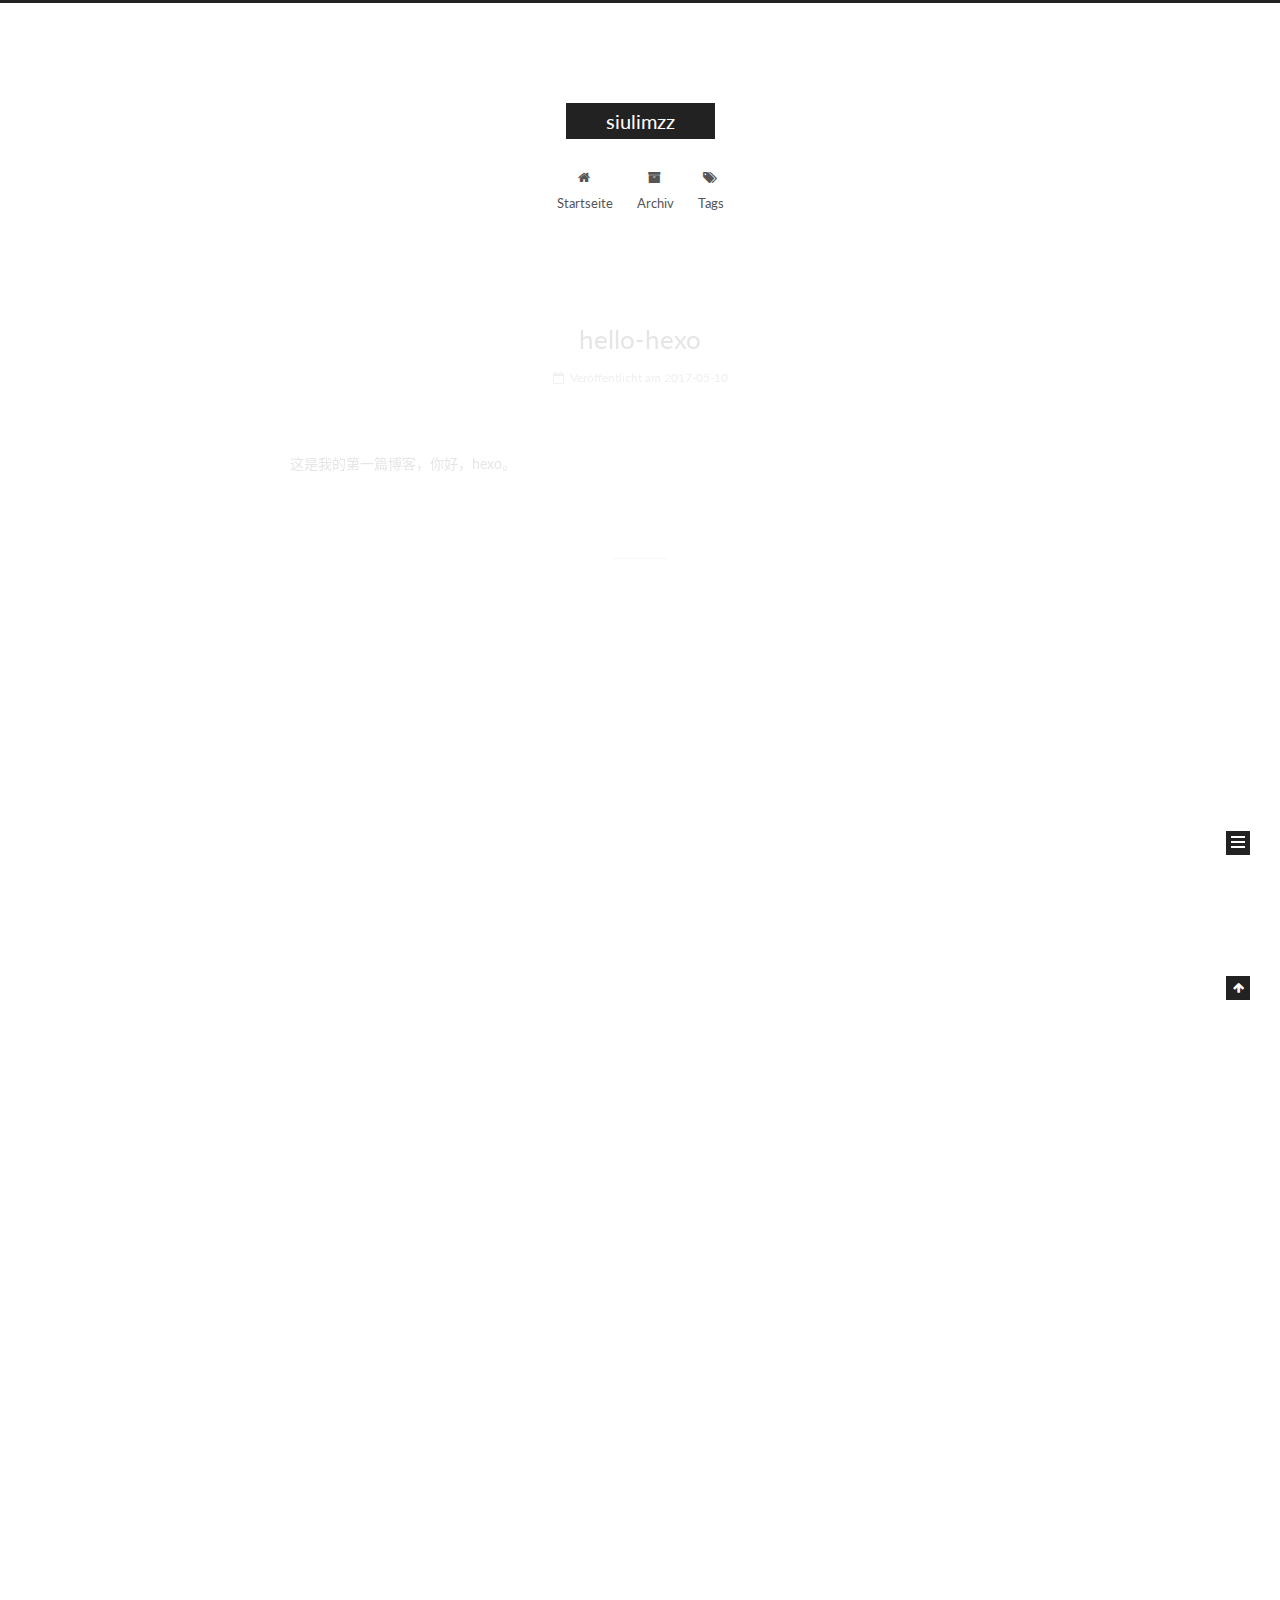
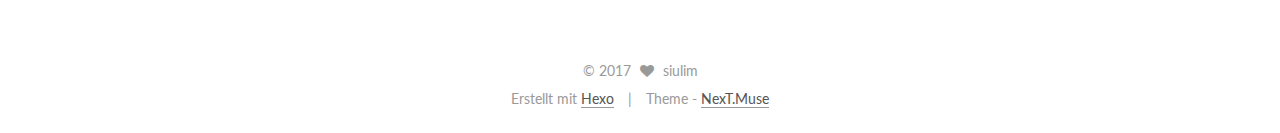
==== commit 64106327: "Site updated: 2017-05-10 14:19:13" ====
--- a/index.html
+++ b/index.html
@@ -197,7 +197,7 @@
             
               <i class="menu-item-icon fa fa-fw fa-home"></i> <br />
             
-            Home
+            Startseite
           </a>
         </li>
       
@@ -207,7 +207,7 @@
             
               <i class="menu-item-icon fa fa-fw fa-archive"></i> <br />
             
-            Archives
+            Archiv
           </a>
         </li>
       
@@ -250,7 +250,7 @@
   
 
   <article class="post post-type-normal " itemscope itemtype="http://schema.org/Article">
-    <link itemprop="mainEntityOfPage" href="http://siulimzz.com/2017/05/08/hello-world/">
+    <link itemprop="mainEntityOfPage" href="http://siulimzz.com/2017/05/10/hello-hexo/">
 
     <span hidden itemprop="author" itemscope itemtype="http://schema.org/Person">
       <meta itemprop="name" content="siulim">
@@ -269,7 +269,7 @@
         
           <h1 class="post-title" itemprop="name headline">
                 
-                <a class="post-title-link" href="/2017/05/08/hello-world/" itemprop="url">Hello World</a></h1>
+                <a class="post-title-link" href="/2017/05/10/hello-hexo/" itemprop="url">hello-hexo</a></h1>
         
 
         <div class="post-meta">
@@ -279,7 +279,119 @@
                 <i class="fa fa-calendar-o"></i>
               </span>
               
-                <span class="post-meta-item-text">Posted on</span>
+                <span class="post-meta-item-text">Veröffentlicht am</span>
+              
+              <time title="Post created" itemprop="dateCreated datePublished" datetime="2017-05-10T14:13:40+08:00">
+                2017-05-10
+              </time>
+            
+
+            
+
+            
+          </span>
+
+          
+
+          
+            
+          
+
+          
+          
+
+          
+
+          
+
+          
+
+        </div>
+      </header>
+    
+
+    <div class="post-body" itemprop="articleBody">
+
+      
+      
+
+      
+        
+          
+            <p>这是我的第一篇博客，你好，hexo。</p>
+
+          
+        
+      
+    </div>
+
+    <div>
+      
+    </div>
+
+    <div>
+      
+    </div>
+
+    <div>
+      
+    </div>
+
+    <footer class="post-footer">
+      
+
+      
+
+      
+
+      
+      
+        <div class="post-eof"></div>
+      
+    </footer>
+  </article>
+
+
+    
+      
+
+  
+
+  
+  
+  
+
+  <article class="post post-type-normal " itemscope itemtype="http://schema.org/Article">
+    <link itemprop="mainEntityOfPage" href="http://siulimzz.com/2017/05/08/hello-world/">
+
+    <span hidden itemprop="author" itemscope itemtype="http://schema.org/Person">
+      <meta itemprop="name" content="siulim">
+      <meta itemprop="description" content="">
+      <meta itemprop="image" content="/images/avatar.gif">
+    </span>
+
+    <span hidden itemprop="publisher" itemscope itemtype="http://schema.org/Organization">
+      <meta itemprop="name" content="siulimzz">
+    </span>
+
+    
+      <header class="post-header">
+
+        
+        
+          <h1 class="post-title" itemprop="name headline">
+                
+                <a class="post-title-link" href="/2017/05/08/hello-world/" itemprop="url">Hello World</a></h1>
+        
+
+        <div class="post-meta">
+          <span class="post-time">
+            
+              <span class="post-meta-item-icon">
+                <i class="fa fa-calendar-o"></i>
+              </span>
+              
+                <span class="post-meta-item-text">Veröffentlicht am</span>
               
               <time title="Post created" itemprop="dateCreated datePublished" datetime="2017-05-08T15:36:02+08:00">
                 2017-05-08
@@ -406,14 +518,23 @@
           
             <div class="site-state-item site-state-posts">
               <a href="/archives">
-                <span class="site-state-item-count">1</span>
-                <span class="site-state-item-name">posts</span>
+                <span class="site-state-item-count">2</span>
+                <span class="site-state-item-name">Artikel</span>
               </a>
             </div>
           
 
           
 
+          
+            
+            
+            <div class="site-state-item site-state-tags">
+              
+                <span class="site-state-item-count">1</span>
+                <span class="site-state-item-name">Tags</span>
+              
+            </div>
           
 
         </nav>
@@ -461,7 +582,7 @@
 
 
 <div class="powered-by">
-  Powered by <a class="theme-link" href="https://hexo.io">Hexo</a>
+  Erstellt mit  <a class="theme-link" href="https://hexo.io">Hexo</a>
 </div>
 
 <div class="theme-info">
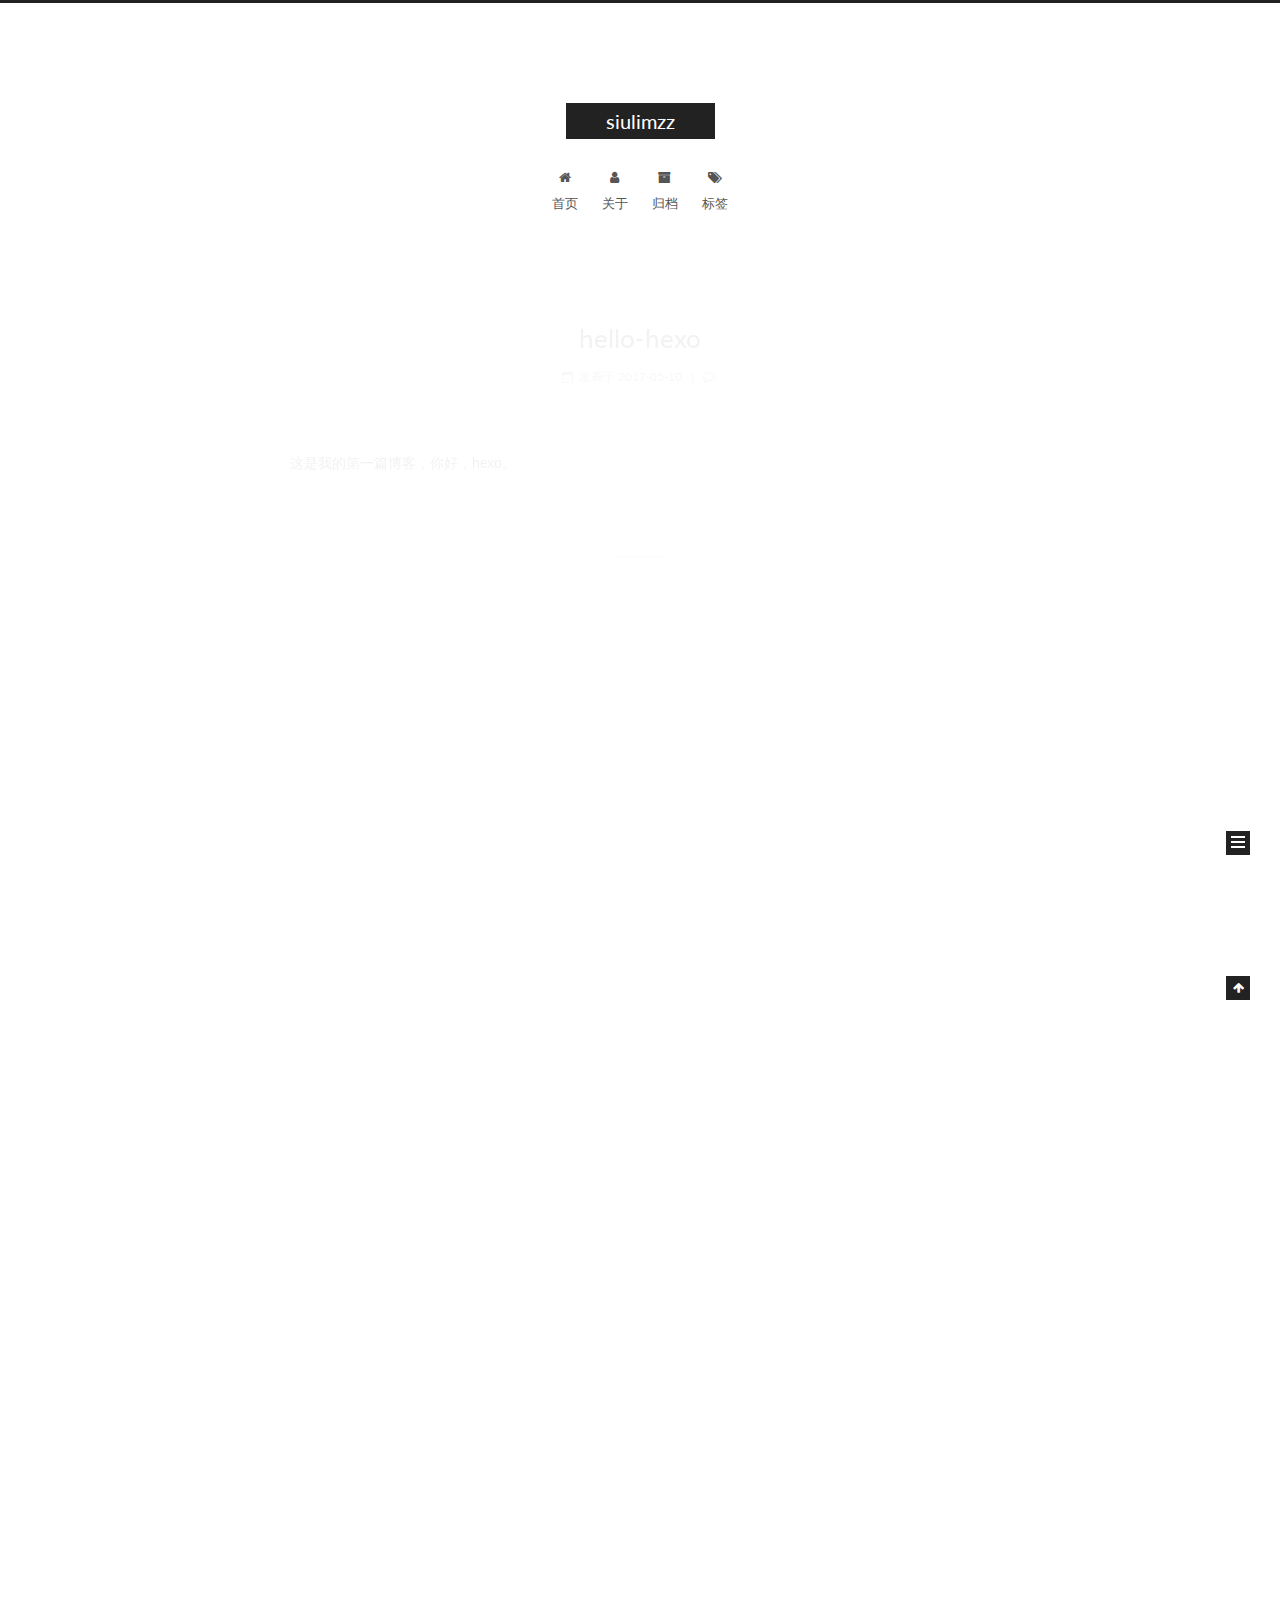
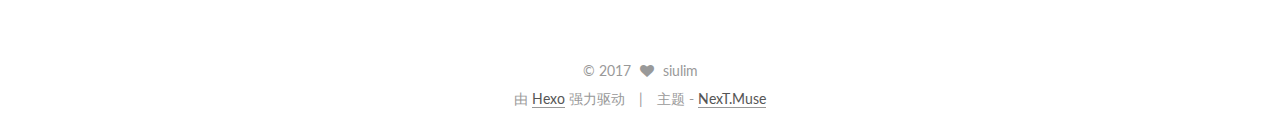
==== commit b5660a99: "Site updated: 2017-05-10 15:21:41" ====
--- a/index.html
+++ b/index.html
@@ -5,7 +5,7 @@
   
 
 
-<html class="theme-next muse use-motion" lang="zh-CN">
+<html class="theme-next muse use-motion" lang="zh-Hans">
 <head>
   <meta charset="UTF-8"/>
 <meta http-equiv="X-UA-Compatible" content="IE=edge" />
@@ -74,28 +74,31 @@
 <link href="/css/main.css?v=5.1.1" rel="stylesheet" type="text/css" />
 
 
-  <meta name="keywords" content="Hexo, NexT" />
-
-
-
-
-
-
-
-
-  <link rel="shortcut icon" type="image/x-icon" href="/favicon.ico?v=5.1.1" />
-
-
-
-
-
-
+  <meta name="keywords" content="siulimzz��hexo" />
+
+
+
+
+
+
+
+
+  <link rel="shortcut icon" type="image/x-icon" href="/images/favicon.png?v=5.1.1" />
+
+
+
+
+
+
+<meta name="description" content="一点点无聊的小界面">
 <meta property="og:type" content="website">
 <meta property="og:title" content="siulimzz">
 <meta property="og:url" content="http://siulimzz.com/index.html">
 <meta property="og:site_name" content="siulimzz">
+<meta property="og:description" content="一点点无聊的小界面">
 <meta name="twitter:card" content="summary">
 <meta name="twitter:title" content="siulimzz">
+<meta name="twitter:description" content="一点点无聊的小界面">
 
 
 
@@ -109,7 +112,7 @@
     motion: true,
     duoshuo: {
       userId: '0',
-      author: 'Author'
+      author: '博主'
     },
     algolia: {
       applicationID: '',
@@ -132,7 +135,7 @@
   <title>siulimzz</title>
 </head>
 
-<body itemscope itemtype="http://schema.org/WebPage" lang="zh-CN">
+<body itemscope itemtype="http://schema.org/WebPage" lang="zh-Hans">
 
   
 
@@ -197,17 +200,27 @@
             
               <i class="menu-item-icon fa fa-fw fa-home"></i> <br />
             
-            Startseite
+            首页
           </a>
         </li>
       
         
+        <li class="menu-item menu-item-about">
+          <a href="/about" rel="section">
+            
+              <i class="menu-item-icon fa fa-fw fa-user"></i> <br />
+            
+            关于
+          </a>
+        </li>
+      
+        
         <li class="menu-item menu-item-archives">
           <a href="/archives" rel="section">
             
               <i class="menu-item-icon fa fa-fw fa-archive"></i> <br />
             
-            Archiv
+            归档
           </a>
         </li>
       
@@ -217,7 +230,7 @@
             
               <i class="menu-item-icon fa fa-fw fa-tags"></i> <br />
             
-            Tags
+            标签
           </a>
         </li>
       
@@ -255,7 +268,7 @@
     <span hidden itemprop="author" itemscope itemtype="http://schema.org/Person">
       <meta itemprop="name" content="siulim">
       <meta itemprop="description" content="">
-      <meta itemprop="image" content="/images/avatar.gif">
+      <meta itemprop="image" content="/images/siulimzz.jpg">
     </span>
 
     <span hidden itemprop="publisher" itemscope itemtype="http://schema.org/Organization">
@@ -279,9 +292,9 @@
                 <i class="fa fa-calendar-o"></i>
               </span>
               
-                <span class="post-meta-item-text">Veröffentlicht am</span>
+                <span class="post-meta-item-text">发表于</span>
               
-              <time title="Post created" itemprop="dateCreated datePublished" datetime="2017-05-10T14:13:40+08:00">
+              <time title="创建于" itemprop="dateCreated datePublished" datetime="2017-05-10T14:13:40+08:00">
                 2017-05-10
               </time>
             
@@ -294,6 +307,16 @@
           
 
           
+            
+              <span class="post-comments-count">
+                <span class="post-meta-divider">|</span>
+                <span class="post-meta-item-icon">
+                  <i class="fa fa-comment-o"></i>
+                </span>
+                <a href="/2017/05/10/hello-hexo/#comments" itemprop="discussionUrl">
+                  <span class="post-comments-count ds-thread-count" data-thread-key="2017/05/10/hello-hexo/" itemprop="commentCount"></span>
+                </a>
+              </span>
             
           
 
@@ -367,7 +390,7 @@
     <span hidden itemprop="author" itemscope itemtype="http://schema.org/Person">
       <meta itemprop="name" content="siulim">
       <meta itemprop="description" content="">
-      <meta itemprop="image" content="/images/avatar.gif">
+      <meta itemprop="image" content="/images/siulimzz.jpg">
     </span>
 
     <span hidden itemprop="publisher" itemscope itemtype="http://schema.org/Organization">
@@ -391,9 +414,9 @@
                 <i class="fa fa-calendar-o"></i>
               </span>
               
-                <span class="post-meta-item-text">Veröffentlicht am</span>
+                <span class="post-meta-item-text">发表于</span>
               
-              <time title="Post created" itemprop="dateCreated datePublished" datetime="2017-05-08T15:36:02+08:00">
+              <time title="创建于" itemprop="dateCreated datePublished" datetime="2017-05-08T15:36:02+08:00">
                 2017-05-08
               </time>
             
@@ -406,6 +429,16 @@
           
 
           
+            
+              <span class="post-comments-count">
+                <span class="post-meta-divider">|</span>
+                <span class="post-meta-item-icon">
+                  <i class="fa fa-comment-o"></i>
+                </span>
+                <a href="/2017/05/08/hello-world/#comments" itemprop="discussionUrl">
+                  <span class="post-comments-count ds-thread-count" data-thread-key="2017/05/08/hello-world/" itemprop="commentCount"></span>
+                </a>
+              </span>
             
           
 
@@ -506,11 +539,11 @@
       <section class="site-overview sidebar-panel sidebar-panel-active">
         <div class="site-author motion-element" itemprop="author" itemscope itemtype="http://schema.org/Person">
           <img class="site-author-image" itemprop="image"
-               src="/images/avatar.gif"
+               src="/images/siulimzz.jpg"
                alt="siulim" />
           <p class="site-author-name" itemprop="name">siulim</p>
            
-              <p class="site-description motion-element" itemprop="description"></p>
+              <p class="site-description motion-element" itemprop="description">一点点无聊的小界面</p>
           
         </div>
         <nav class="site-state motion-element">
@@ -519,7 +552,7 @@
             <div class="site-state-item site-state-posts">
               <a href="/archives">
                 <span class="site-state-item-count">2</span>
-                <span class="site-state-item-name">Artikel</span>
+                <span class="site-state-item-name">日志</span>
               </a>
             </div>
           
@@ -532,7 +565,7 @@
             <div class="site-state-item site-state-tags">
               
                 <span class="site-state-item-count">1</span>
-                <span class="site-state-item-name">Tags</span>
+                <span class="site-state-item-name">标签</span>
               
             </div>
           
@@ -542,6 +575,26 @@
         
 
         <div class="links-of-author motion-element">
+          
+            
+              <span class="links-of-author-item">
+                <a href="https://github.com/siulimzz" target="_blank" title="GitHub">
+                  
+                    <i class="fa fa-fw fa-github"></i>
+                  
+                  GitHub
+                </a>
+              </span>
+            
+              <span class="links-of-author-item">
+                <a href="http://weibo.com/p/1005053547164514" target="_blank" title="Weibo">
+                  
+                    <i class="fa fa-fw fa-weibo"></i>
+                  
+                  Weibo
+                </a>
+              </span>
+            
           
         </div>
 
@@ -582,11 +635,11 @@
 
 
 <div class="powered-by">
-  Erstellt mit  <a class="theme-link" href="https://hexo.io">Hexo</a>
+  由 <a class="theme-link" href="https://hexo.io">Hexo</a> 强力驱动
 </div>
 
 <div class="theme-info">
-  Theme -
+  主题 -
   <a class="theme-link" href="https://github.com/iissnan/hexo-theme-next">
     NexT.Muse
   </a>
@@ -679,31 +732,39 @@
 
   
 
-
-  
-
-
-
-
-	
-
-
-
-
-
-  
-
-
-
-
-
-  
-
-
-
-
-
-  
+  
+    
+  
+
+  <script type="text/javascript">
+    var duoshuoQuery = {short_name:"siulimzz"};
+    (function() {
+      var ds = document.createElement('script');
+      ds.type = 'text/javascript';ds.async = true;
+      ds.id = 'duoshuo-script';
+      ds.src = (document.location.protocol == 'https:' ? 'https:' : 'http:') + '//static.duoshuo.com/embed.js';
+      ds.charset = 'UTF-8';
+      (document.getElementsByTagName('head')[0]
+      || document.getElementsByTagName('body')[0]).appendChild(ds);
+    })();
+  </script>
+
+  
+    
+    
+    <script src="/lib/ua-parser-js/dist/ua-parser.min.js?v=0.7.9"></script>
+    <script src="/js/src/hook-duoshuo.js"></script>
+  
+
+
+
+
+
+
+
+
+
+
 
 
 
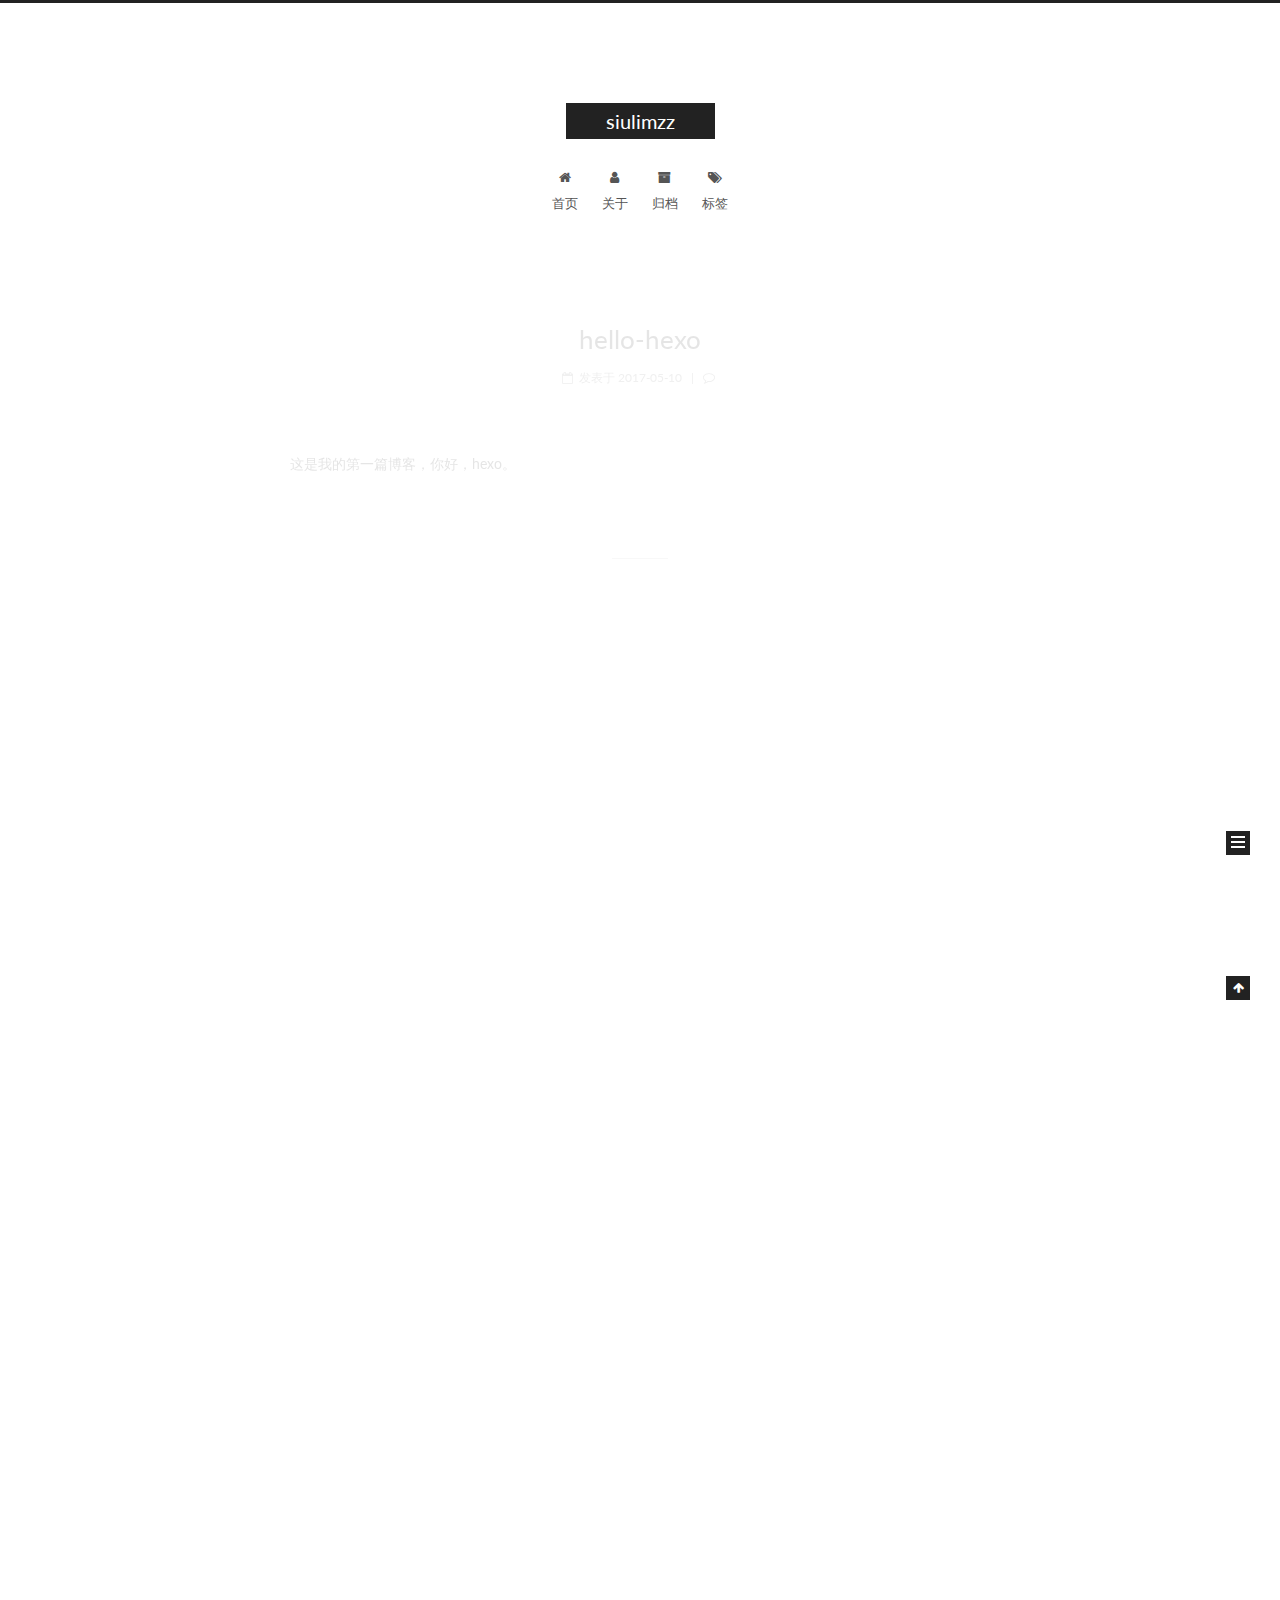
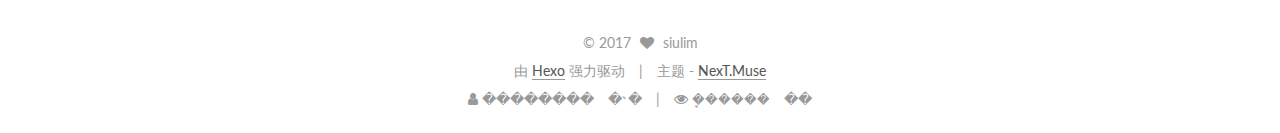
==== commit b679a2d7: "Site updated: 2017-05-10 15:29:04" ====
--- a/index.html
+++ b/index.html
@@ -647,6 +647,26 @@
 
 
         
+<div class="busuanzi-count">
+  <script async src="https://dn-lbstatics.qbox.me/busuanzi/2.3/busuanzi.pure.mini.js"></script>
+
+  
+    <span class="site-uv">
+      <i class="fa fa-user"></i> ��������
+      <span class="busuanzi-value" id="busuanzi_value_site_uv"></span>
+      �˴�
+    </span>
+  
+
+  
+    <span class="site-pv">
+      <i class="fa fa-eye"></i> �ܷ�����
+      <span class="busuanzi-value" id="busuanzi_value_site_pv"></span>
+      ��
+    </span>
+  
+</div>
+
 
         
       </div>
--- a/css/main.css
+++ b/css/main.css
@@ -1695,7 +1695,7 @@
   width: 4px;
   height: 4px;
   border-radius: 50%;
-  background: #ff8c81;
+  background: #ff29b0;
 }
 .links-of-blogroll {
   font-size: 13px;
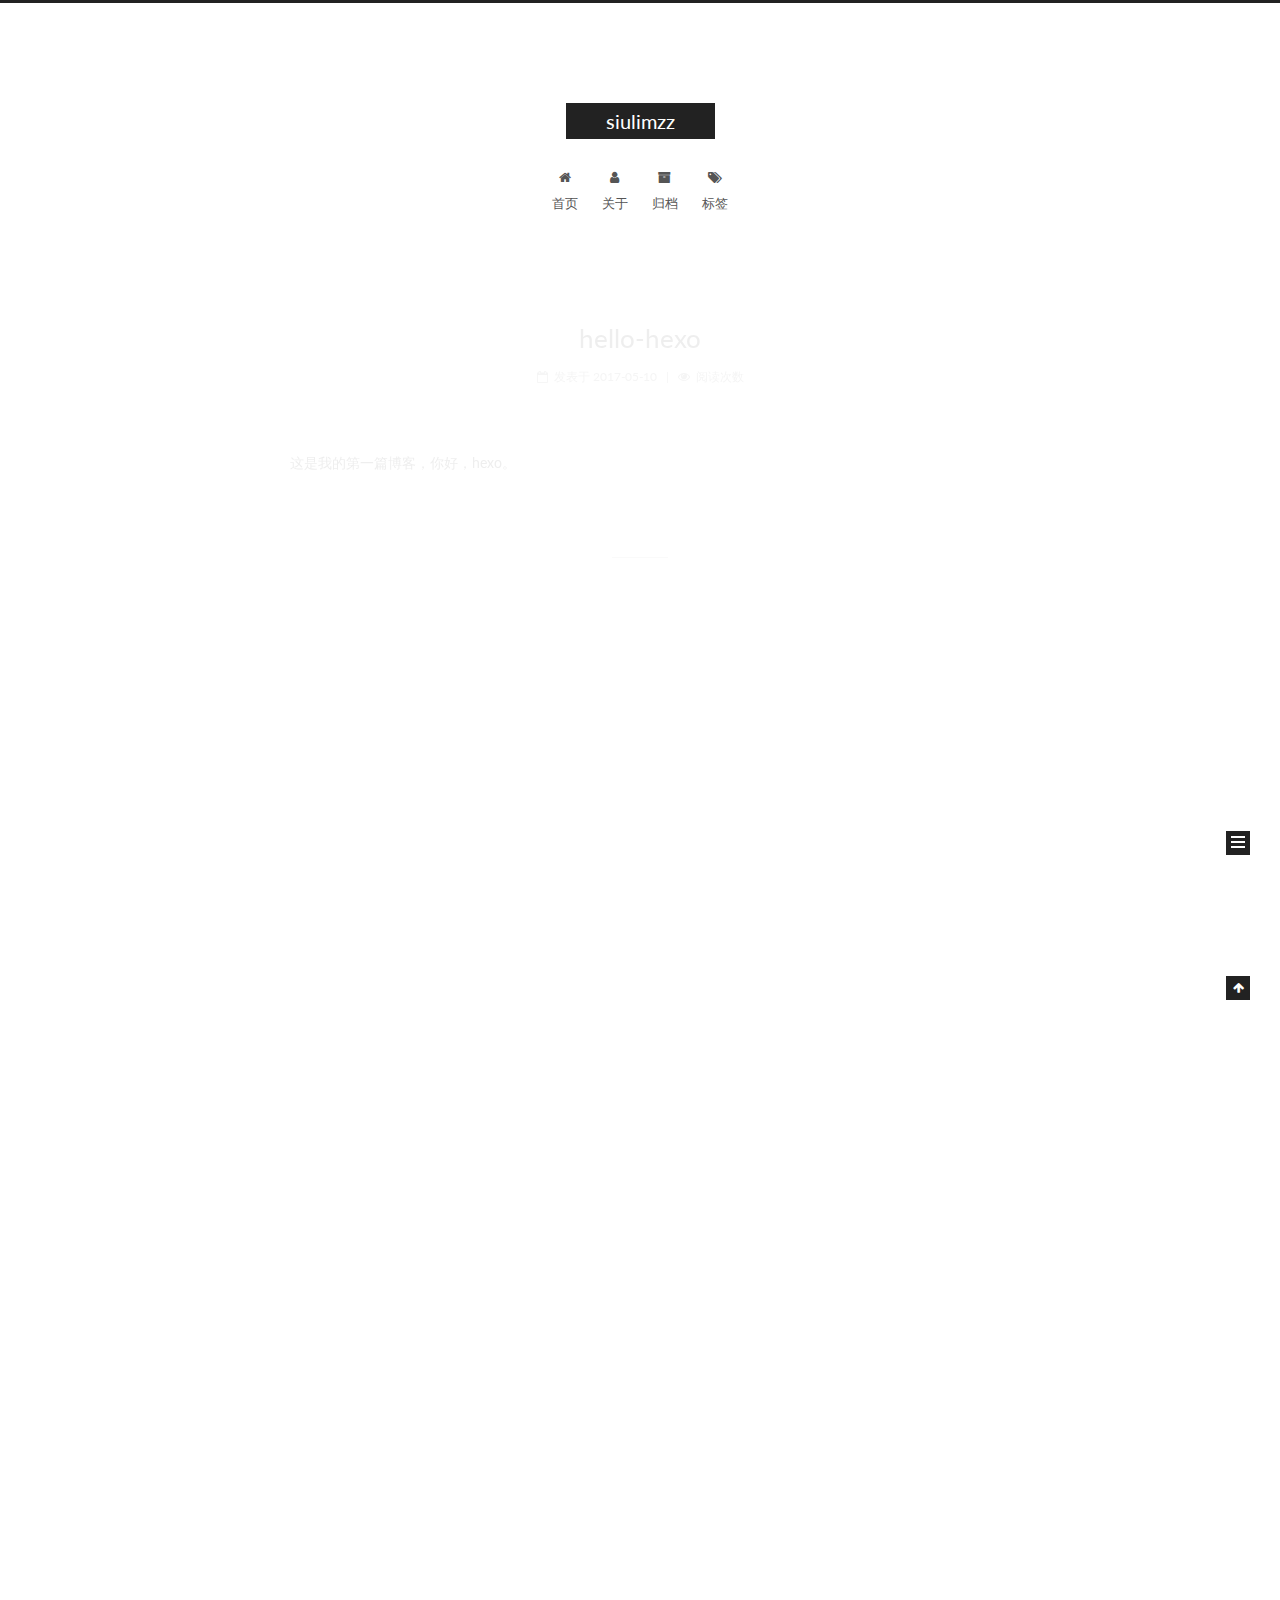
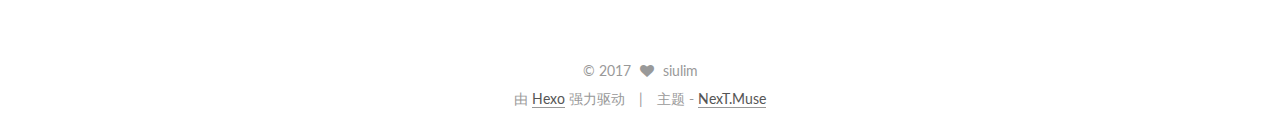
==== commit 99a75c1c: "Site updated: 2017-05-10 16:14:34" ====
--- a/index.html
+++ b/index.html
@@ -74,7 +74,7 @@
 <link href="/css/main.css?v=5.1.1" rel="stylesheet" type="text/css" />
 
 
-  <meta name="keywords" content="siulimzz��hexo" />
+  <meta name="keywords" content="siulimzz,hexo" />
 
 
 
@@ -308,19 +308,20 @@
 
           
             
-              <span class="post-comments-count">
-                <span class="post-meta-divider">|</span>
-                <span class="post-meta-item-icon">
-                  <i class="fa fa-comment-o"></i>
-                </span>
-                <a href="/2017/05/10/hello-hexo/#comments" itemprop="discussionUrl">
-                  <span class="post-comments-count ds-thread-count" data-thread-key="2017/05/10/hello-hexo/" itemprop="commentCount"></span>
-                </a>
-              </span>
-            
-          
-
-          
+          
+
+          
+          
+             <span id="/2017/05/10/hello-hexo/" class="leancloud_visitors" data-flag-title="hello-hexo">
+               <span class="post-meta-divider">|</span>
+               <span class="post-meta-item-icon">
+                 <i class="fa fa-eye"></i>
+               </span>
+               
+                 <span class="post-meta-item-text">阅读次数 </span>
+               
+                 <span class="leancloud-visitors-count"></span>
+             </span>
           
 
           
@@ -430,19 +431,20 @@
 
           
             
-              <span class="post-comments-count">
-                <span class="post-meta-divider">|</span>
-                <span class="post-meta-item-icon">
-                  <i class="fa fa-comment-o"></i>
-                </span>
-                <a href="/2017/05/08/hello-world/#comments" itemprop="discussionUrl">
-                  <span class="post-comments-count ds-thread-count" data-thread-key="2017/05/08/hello-world/" itemprop="commentCount"></span>
-                </a>
-              </span>
-            
-          
-
-          
+          
+
+          
+          
+             <span id="/2017/05/08/hello-world/" class="leancloud_visitors" data-flag-title="Hello World">
+               <span class="post-meta-divider">|</span>
+               <span class="post-meta-item-icon">
+                 <i class="fa fa-eye"></i>
+               </span>
+               
+                 <span class="post-meta-item-text">阅读次数 </span>
+               
+                 <span class="leancloud-visitors-count"></span>
+             </span>
           
 
           
@@ -647,26 +649,6 @@
 
 
         
-<div class="busuanzi-count">
-  <script async src="https://dn-lbstatics.qbox.me/busuanzi/2.3/busuanzi.pure.mini.js"></script>
-
-  
-    <span class="site-uv">
-      <i class="fa fa-user"></i> ��������
-      <span class="busuanzi-value" id="busuanzi_value_site_uv"></span>
-      �˴�
-    </span>
-  
-
-  
-    <span class="site-pv">
-      <i class="fa fa-eye"></i> �ܷ�����
-      <span class="busuanzi-value" id="busuanzi_value_site_pv"></span>
-      ��
-    </span>
-  
-</div>
-
 
         
       </div>
@@ -752,52 +734,151 @@
 
   
 
-  
-    
-  
-
-  <script type="text/javascript">
-    var duoshuoQuery = {short_name:"siulimzz"};
-    (function() {
-      var ds = document.createElement('script');
-      ds.type = 'text/javascript';ds.async = true;
-      ds.id = 'duoshuo-script';
-      ds.src = (document.location.protocol == 'https:' ? 'https:' : 'http:') + '//static.duoshuo.com/embed.js';
-      ds.charset = 'UTF-8';
-      (document.getElementsByTagName('head')[0]
-      || document.getElementsByTagName('body')[0]).appendChild(ds);
-    })();
+
+  
+
+
+
+
+	
+
+
+
+
+
+  
+
+
+
+
+
+  
+
+
+
+
+
+  
+
+
+
+
+
+
+  
+
+
+
+
+
+  
+
+  
+  <script src="https://cdn1.lncld.net/static/js/av-core-mini-0.6.1.js"></script>
+  <script>AV.initialize("DRWrC6Lk5PLVUy7c3eFenyGD-gzGzoHsz", "dnvLKamiXSTNQtFVIk8OOwEe");</script>
+  <script>
+    function showTime(Counter) {
+      var query = new AV.Query(Counter);
+      var entries = [];
+      var $visitors = $(".leancloud_visitors");
+
+      $visitors.each(function () {
+        entries.push( $(this).attr("id").trim() );
+      });
+
+      query.containedIn('url', entries);
+      query.find()
+        .done(function (results) {
+          var COUNT_CONTAINER_REF = '.leancloud-visitors-count';
+
+          if (results.length === 0) {
+            $visitors.find(COUNT_CONTAINER_REF).text(0);
+            return;
+          }
+
+          for (var i = 0; i < results.length; i++) {
+            var item = results[i];
+            var url = item.get('url');
+            var time = item.get('time');
+            var element = document.getElementById(url);
+
+            $(element).find(COUNT_CONTAINER_REF).text(time);
+          }
+          for(var i = 0; i < entries.length; i++) {
+            var url = entries[i];
+            var element = document.getElementById(url);
+            var countSpan = $(element).find(COUNT_CONTAINER_REF);
+            if( countSpan.text() == '') {
+              countSpan.text(0);
+            }
+          }
+        })
+        .fail(function (object, error) {
+          console.log("Error: " + error.code + " " + error.message);
+        });
+    }
+
+    function addCount(Counter) {
+      var $visitors = $(".leancloud_visitors");
+      var url = $visitors.attr('id').trim();
+      var title = $visitors.attr('data-flag-title').trim();
+      var query = new AV.Query(Counter);
+
+      query.equalTo("url", url);
+      query.find({
+        success: function(results) {
+          if (results.length > 0) {
+            var counter = results[0];
+            counter.fetchWhenSave(true);
+            counter.increment("time");
+            counter.save(null, {
+              success: function(counter) {
+                var $element = $(document.getElementById(url));
+                $element.find('.leancloud-visitors-count').text(counter.get('time'));
+              },
+              error: function(counter, error) {
+                console.log('Failed to save Visitor num, with error message: ' + error.message);
+              }
+            });
+          } else {
+            var newcounter = new Counter();
+            /* Set ACL */
+            var acl = new AV.ACL();
+            acl.setPublicReadAccess(true);
+            acl.setPublicWriteAccess(true);
+            newcounter.setACL(acl);
+            /* End Set ACL */
+            newcounter.set("title", title);
+            newcounter.set("url", url);
+            newcounter.set("time", 1);
+            newcounter.save(null, {
+              success: function(newcounter) {
+                var $element = $(document.getElementById(url));
+                $element.find('.leancloud-visitors-count').text(newcounter.get('time'));
+              },
+              error: function(newcounter, error) {
+                console.log('Failed to create');
+              }
+            });
+          }
+        },
+        error: function(error) {
+          console.log('Error:' + error.code + " " + error.message);
+        }
+      });
+    }
+
+    $(function() {
+      var Counter = AV.Object.extend("Counter");
+      if ($('.leancloud_visitors').length == 1) {
+        addCount(Counter);
+      } else if ($('.post-title-link').length > 1) {
+        showTime(Counter);
+      }
+    });
   </script>
 
-  
-    
-    
-    <script src="/lib/ua-parser-js/dist/ua-parser.min.js?v=0.7.9"></script>
-    <script src="/js/src/hook-duoshuo.js"></script>
-  
-
-
-
-
-
-
-
-
-
-
-
-
-
-
-
-
-  
-
-
-
-
-
-  
+
 
   
 
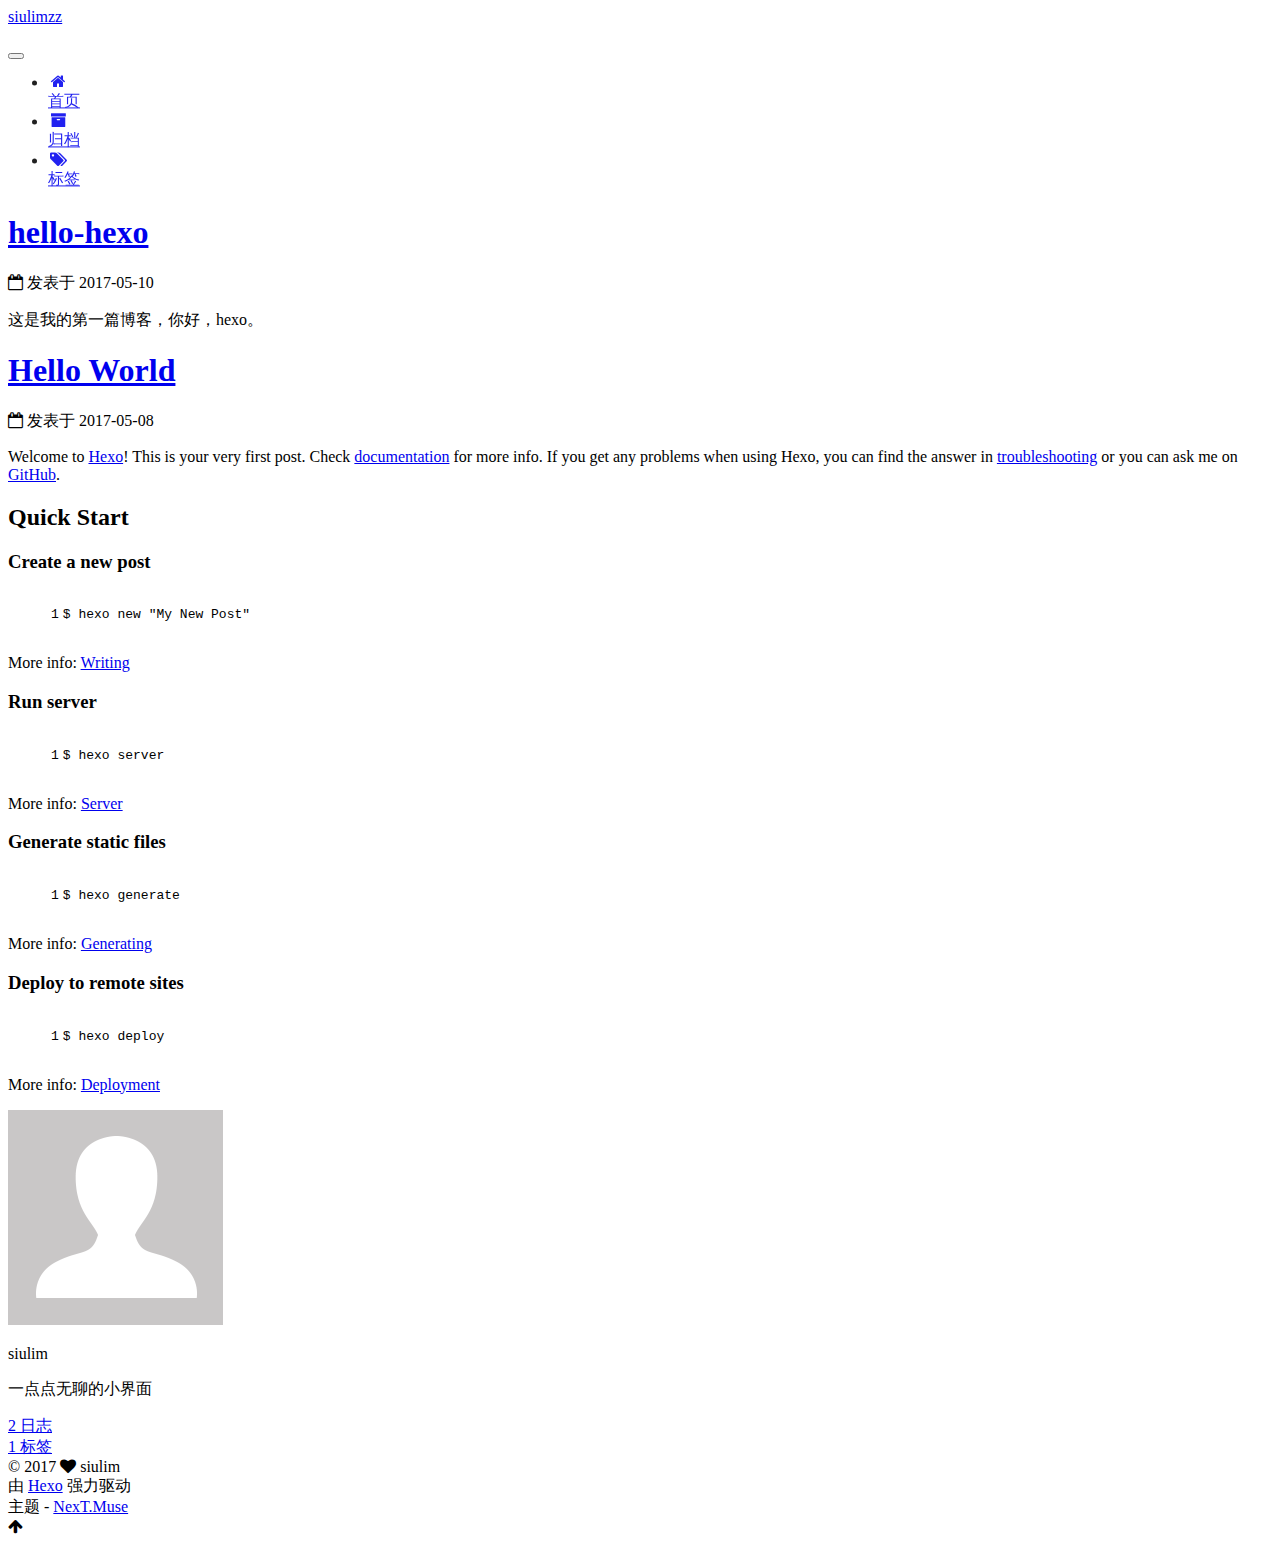
==== commit 3de07913: "Site updated: 2017-05-10 23:13:41" ====
--- a/index.html
+++ b/index.html
@@ -74,16 +74,16 @@
 <link href="/css/main.css?v=5.1.1" rel="stylesheet" type="text/css" />
 
 
-  <meta name="keywords" content="siulimzz,hexo" />
-
-
-
-
-
-
-
-
-  <link rel="shortcut icon" type="image/x-icon" href="/images/favicon.png?v=5.1.1" />
+  <meta name="keywords" content="Hexo, NexT" />
+
+
+
+
+
+
+
+
+  <link rel="shortcut icon" type="image/x-icon" href="/favicon.ico?v=5.1.1" />
 
 
 
@@ -205,16 +205,6 @@
         </li>
       
         
-        <li class="menu-item menu-item-about">
-          <a href="/about" rel="section">
-            
-              <i class="menu-item-icon fa fa-fw fa-user"></i> <br />
-            
-            关于
-          </a>
-        </li>
-      
-        
         <li class="menu-item menu-item-archives">
           <a href="/archives" rel="section">
             
@@ -268,7 +258,7 @@
     <span hidden itemprop="author" itemscope itemtype="http://schema.org/Person">
       <meta itemprop="name" content="siulim">
       <meta itemprop="description" content="">
-      <meta itemprop="image" content="/images/siulimzz.jpg">
+      <meta itemprop="image" content="/images/avatar.gif">
     </span>
 
     <span hidden itemprop="publisher" itemscope itemtype="http://schema.org/Organization">
@@ -312,17 +302,6 @@
 
           
           
-             <span id="/2017/05/10/hello-hexo/" class="leancloud_visitors" data-flag-title="hello-hexo">
-               <span class="post-meta-divider">|</span>
-               <span class="post-meta-item-icon">
-                 <i class="fa fa-eye"></i>
-               </span>
-               
-                 <span class="post-meta-item-text">阅读次数 </span>
-               
-                 <span class="leancloud-visitors-count"></span>
-             </span>
-          
 
           
 
@@ -391,7 +370,7 @@
     <span hidden itemprop="author" itemscope itemtype="http://schema.org/Person">
       <meta itemprop="name" content="siulim">
       <meta itemprop="description" content="">
-      <meta itemprop="image" content="/images/siulimzz.jpg">
+      <meta itemprop="image" content="/images/avatar.gif">
     </span>
 
     <span hidden itemprop="publisher" itemscope itemtype="http://schema.org/Organization">
@@ -435,17 +414,6 @@
 
           
           
-             <span id="/2017/05/08/hello-world/" class="leancloud_visitors" data-flag-title="Hello World">
-               <span class="post-meta-divider">|</span>
-               <span class="post-meta-item-icon">
-                 <i class="fa fa-eye"></i>
-               </span>
-               
-                 <span class="post-meta-item-text">阅读次数 </span>
-               
-                 <span class="leancloud-visitors-count"></span>
-             </span>
-          
 
           
 
@@ -541,7 +509,7 @@
       <section class="site-overview sidebar-panel sidebar-panel-active">
         <div class="site-author motion-element" itemprop="author" itemscope itemtype="http://schema.org/Person">
           <img class="site-author-image" itemprop="image"
-               src="/images/siulimzz.jpg"
+               src="/images/avatar.gif"
                alt="siulim" />
           <p class="site-author-name" itemprop="name">siulim</p>
            
@@ -565,10 +533,10 @@
             
             
             <div class="site-state-item site-state-tags">
-              
+              <a href="/tags/index.html">
                 <span class="site-state-item-count">1</span>
                 <span class="site-state-item-name">标签</span>
-              
+              </a>
             </div>
           
 
@@ -577,26 +545,6 @@
         
 
         <div class="links-of-author motion-element">
-          
-            
-              <span class="links-of-author-item">
-                <a href="https://github.com/siulimzz" target="_blank" title="GitHub">
-                  
-                    <i class="fa fa-fw fa-github"></i>
-                  
-                  GitHub
-                </a>
-              </span>
-            
-              <span class="links-of-author-item">
-                <a href="http://weibo.com/p/1005053547164514" target="_blank" title="Weibo">
-                  
-                    <i class="fa fa-fw fa-weibo"></i>
-                  
-                  Weibo
-                </a>
-              </span>
-            
           
         </div>
 
@@ -774,113 +722,6 @@
   
 
   
-  <script src="https://cdn1.lncld.net/static/js/av-core-mini-0.6.1.js"></script>
-  <script>AV.initialize("DRWrC6Lk5PLVUy7c3eFenyGD-gzGzoHsz", "dnvLKamiXSTNQtFVIk8OOwEe");</script>
-  <script>
-    function showTime(Counter) {
-      var query = new AV.Query(Counter);
-      var entries = [];
-      var $visitors = $(".leancloud_visitors");
-
-      $visitors.each(function () {
-        entries.push( $(this).attr("id").trim() );
-      });
-
-      query.containedIn('url', entries);
-      query.find()
-        .done(function (results) {
-          var COUNT_CONTAINER_REF = '.leancloud-visitors-count';
-
-          if (results.length === 0) {
-            $visitors.find(COUNT_CONTAINER_REF).text(0);
-            return;
-          }
-
-          for (var i = 0; i < results.length; i++) {
-            var item = results[i];
-            var url = item.get('url');
-            var time = item.get('time');
-            var element = document.getElementById(url);
-
-            $(element).find(COUNT_CONTAINER_REF).text(time);
-          }
-          for(var i = 0; i < entries.length; i++) {
-            var url = entries[i];
-            var element = document.getElementById(url);
-            var countSpan = $(element).find(COUNT_CONTAINER_REF);
-            if( countSpan.text() == '') {
-              countSpan.text(0);
-            }
-          }
-        })
-        .fail(function (object, error) {
-          console.log("Error: " + error.code + " " + error.message);
-        });
-    }
-
-    function addCount(Counter) {
-      var $visitors = $(".leancloud_visitors");
-      var url = $visitors.attr('id').trim();
-      var title = $visitors.attr('data-flag-title').trim();
-      var query = new AV.Query(Counter);
-
-      query.equalTo("url", url);
-      query.find({
-        success: function(results) {
-          if (results.length > 0) {
-            var counter = results[0];
-            counter.fetchWhenSave(true);
-            counter.increment("time");
-            counter.save(null, {
-              success: function(counter) {
-                var $element = $(document.getElementById(url));
-                $element.find('.leancloud-visitors-count').text(counter.get('time'));
-              },
-              error: function(counter, error) {
-                console.log('Failed to save Visitor num, with error message: ' + error.message);
-              }
-            });
-          } else {
-            var newcounter = new Counter();
-            /* Set ACL */
-            var acl = new AV.ACL();
-            acl.setPublicReadAccess(true);
-            acl.setPublicWriteAccess(true);
-            newcounter.setACL(acl);
-            /* End Set ACL */
-            newcounter.set("title", title);
-            newcounter.set("url", url);
-            newcounter.set("time", 1);
-            newcounter.save(null, {
-              success: function(newcounter) {
-                var $element = $(document.getElementById(url));
-                $element.find('.leancloud-visitors-count').text(newcounter.get('time'));
-              },
-              error: function(newcounter, error) {
-                console.log('Failed to create');
-              }
-            });
-          }
-        },
-        error: function(error) {
-          console.log('Error:' + error.code + " " + error.message);
-        }
-      });
-    }
-
-    $(function() {
-      var Counter = AV.Object.extend("Counter");
-      if ($('.leancloud_visitors').length == 1) {
-        addCount(Counter);
-      } else if ($('.post-title-link').length > 1) {
-        showTime(Counter);
-      }
-    });
-  </script>
-
-
-
-  
 
   
 
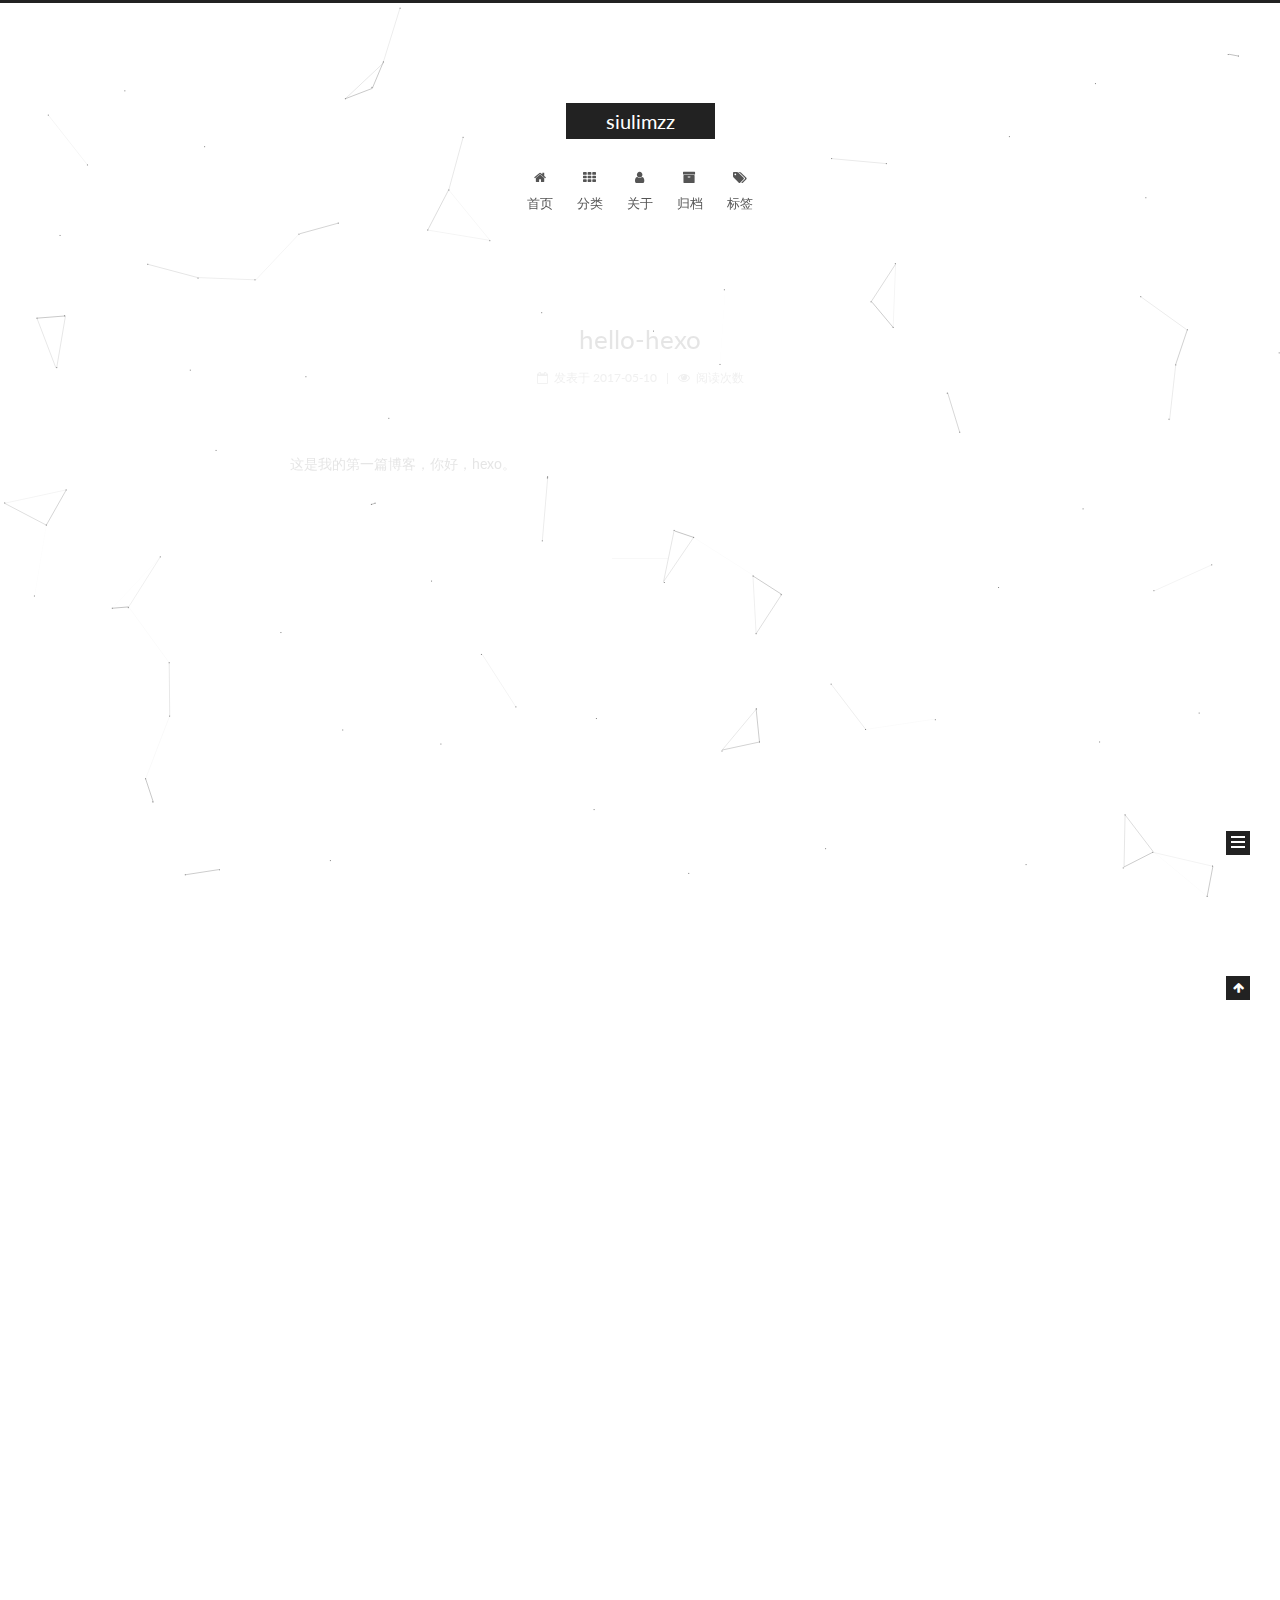
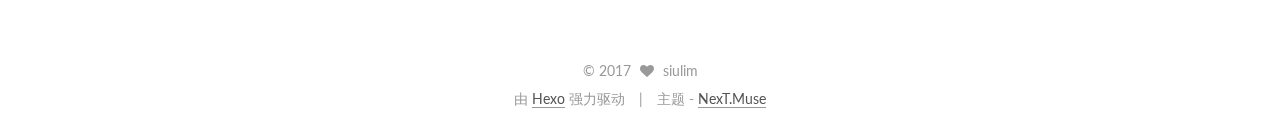
==== commit 2600f5be: "Site updated: 2017-05-10 23:28:04" ====
--- a/index.html
+++ b/index.html
@@ -74,16 +74,16 @@
 <link href="/css/main.css?v=5.1.1" rel="stylesheet" type="text/css" />
 
 
-  <meta name="keywords" content="Hexo, NexT" />
-
-
-
-
-
-
-
-
-  <link rel="shortcut icon" type="image/x-icon" href="/favicon.ico?v=5.1.1" />
+  <meta name="keywords" content="siulimzz,hexo" />
+
+
+
+
+
+
+
+
+  <link rel="shortcut icon" type="image/x-icon" href="/images/favicon.png?v=5.1.1" />
 
 
 
@@ -205,6 +205,26 @@
         </li>
       
         
+        <li class="menu-item menu-item-categories">
+          <a href="/categories" rel="section">
+            
+              <i class="menu-item-icon fa fa-fw fa-th"></i> <br />
+            
+            分类
+          </a>
+        </li>
+      
+        
+        <li class="menu-item menu-item-about">
+          <a href="/about" rel="section">
+            
+              <i class="menu-item-icon fa fa-fw fa-user"></i> <br />
+            
+            关于
+          </a>
+        </li>
+      
+        
         <li class="menu-item menu-item-archives">
           <a href="/archives" rel="section">
             
@@ -258,7 +278,7 @@
     <span hidden itemprop="author" itemscope itemtype="http://schema.org/Person">
       <meta itemprop="name" content="siulim">
       <meta itemprop="description" content="">
-      <meta itemprop="image" content="/images/avatar.gif">
+      <meta itemprop="image" content="/images/siulimzz.jpg">
     </span>
 
     <span hidden itemprop="publisher" itemscope itemtype="http://schema.org/Organization">
@@ -302,6 +322,17 @@
 
           
           
+             <span id="/2017/05/10/hello-hexo/" class="leancloud_visitors" data-flag-title="hello-hexo">
+               <span class="post-meta-divider">|</span>
+               <span class="post-meta-item-icon">
+                 <i class="fa fa-eye"></i>
+               </span>
+               
+                 <span class="post-meta-item-text">阅读次数 </span>
+               
+                 <span class="leancloud-visitors-count"></span>
+             </span>
+          
 
           
 
@@ -370,7 +401,7 @@
     <span hidden itemprop="author" itemscope itemtype="http://schema.org/Person">
       <meta itemprop="name" content="siulim">
       <meta itemprop="description" content="">
-      <meta itemprop="image" content="/images/avatar.gif">
+      <meta itemprop="image" content="/images/siulimzz.jpg">
     </span>
 
     <span hidden itemprop="publisher" itemscope itemtype="http://schema.org/Organization">
@@ -414,6 +445,17 @@
 
           
           
+             <span id="/2017/05/08/hello-world/" class="leancloud_visitors" data-flag-title="Hello World">
+               <span class="post-meta-divider">|</span>
+               <span class="post-meta-item-icon">
+                 <i class="fa fa-eye"></i>
+               </span>
+               
+                 <span class="post-meta-item-text">阅读次数 </span>
+               
+                 <span class="leancloud-visitors-count"></span>
+             </span>
+          
 
           
 
@@ -509,7 +551,7 @@
       <section class="site-overview sidebar-panel sidebar-panel-active">
         <div class="site-author motion-element" itemprop="author" itemscope itemtype="http://schema.org/Person">
           <img class="site-author-image" itemprop="image"
-               src="/images/avatar.gif"
+               src="/images/siulimzz.jpg"
                alt="siulim" />
           <p class="site-author-name" itemprop="name">siulim</p>
            
@@ -545,6 +587,26 @@
         
 
         <div class="links-of-author motion-element">
+          
+            
+              <span class="links-of-author-item">
+                <a href="https://github.com/siulimzz" target="_blank" title="GitHub">
+                  
+                    <i class="fa fa-fw fa-github"></i>
+                  
+                  GitHub
+                </a>
+              </span>
+            
+              <span class="links-of-author-item">
+                <a href="http://weibo.com/p/1005053547164514" target="_blank" title="Weibo">
+                  
+                    <i class="fa fa-fw fa-weibo"></i>
+                  
+                  Weibo
+                </a>
+              </span>
+            
           
         </div>
 
@@ -630,6 +692,8 @@
   
 
 
+  
+
 
 
 
@@ -658,6 +722,9 @@
   
   <script type="text/javascript" src="/lib/fancybox/source/jquery.fancybox.pack.js?v=2.1.5"></script>
 
+  
+  <script type="text/javascript" src="/lib/canvas-nest/canvas-nest.min.js"></script>
+
 
   
 
@@ -720,6 +787,113 @@
 
 
   
+
+  
+  <script src="https://cdn1.lncld.net/static/js/av-core-mini-0.6.1.js"></script>
+  <script>AV.initialize("DRWrC6Lk5PLVUy7c3eFenyGD-gzGzoHsz", "dnvLKamiXSTNQtFVIk8OOwEe");</script>
+  <script>
+    function showTime(Counter) {
+      var query = new AV.Query(Counter);
+      var entries = [];
+      var $visitors = $(".leancloud_visitors");
+
+      $visitors.each(function () {
+        entries.push( $(this).attr("id").trim() );
+      });
+
+      query.containedIn('url', entries);
+      query.find()
+        .done(function (results) {
+          var COUNT_CONTAINER_REF = '.leancloud-visitors-count';
+
+          if (results.length === 0) {
+            $visitors.find(COUNT_CONTAINER_REF).text(0);
+            return;
+          }
+
+          for (var i = 0; i < results.length; i++) {
+            var item = results[i];
+            var url = item.get('url');
+            var time = item.get('time');
+            var element = document.getElementById(url);
+
+            $(element).find(COUNT_CONTAINER_REF).text(time);
+          }
+          for(var i = 0; i < entries.length; i++) {
+            var url = entries[i];
+            var element = document.getElementById(url);
+            var countSpan = $(element).find(COUNT_CONTAINER_REF);
+            if( countSpan.text() == '') {
+              countSpan.text(0);
+            }
+          }
+        })
+        .fail(function (object, error) {
+          console.log("Error: " + error.code + " " + error.message);
+        });
+    }
+
+    function addCount(Counter) {
+      var $visitors = $(".leancloud_visitors");
+      var url = $visitors.attr('id').trim();
+      var title = $visitors.attr('data-flag-title').trim();
+      var query = new AV.Query(Counter);
+
+      query.equalTo("url", url);
+      query.find({
+        success: function(results) {
+          if (results.length > 0) {
+            var counter = results[0];
+            counter.fetchWhenSave(true);
+            counter.increment("time");
+            counter.save(null, {
+              success: function(counter) {
+                var $element = $(document.getElementById(url));
+                $element.find('.leancloud-visitors-count').text(counter.get('time'));
+              },
+              error: function(counter, error) {
+                console.log('Failed to save Visitor num, with error message: ' + error.message);
+              }
+            });
+          } else {
+            var newcounter = new Counter();
+            /* Set ACL */
+            var acl = new AV.ACL();
+            acl.setPublicReadAccess(true);
+            acl.setPublicWriteAccess(true);
+            newcounter.setACL(acl);
+            /* End Set ACL */
+            newcounter.set("title", title);
+            newcounter.set("url", url);
+            newcounter.set("time", 1);
+            newcounter.save(null, {
+              success: function(newcounter) {
+                var $element = $(document.getElementById(url));
+                $element.find('.leancloud-visitors-count').text(newcounter.get('time'));
+              },
+              error: function(newcounter, error) {
+                console.log('Failed to create');
+              }
+            });
+          }
+        },
+        error: function(error) {
+          console.log('Error:' + error.code + " " + error.message);
+        }
+      });
+    }
+
+    $(function() {
+      var Counter = AV.Object.extend("Counter");
+      if ($('.leancloud_visitors').length == 1) {
+        addCount(Counter);
+      } else if ($('.post-title-link').length > 1) {
+        showTime(Counter);
+      }
+    });
+  </script>
+
+
 
   
 
--- a/css/main.css
+++ b/css/main.css
@@ -0,0 +1,2547 @@
+/* normalize.css v3.0.2 | MIT License | git.io/normalize */
+html {
+  font-family: sans-serif; /* 1 */
+  -ms-text-size-adjust: 100%; /* 2 */
+  -webkit-text-size-adjust: 100%; /* 2 */
+}
+body {
+  margin: 0;
+}
+article,
+aside,
+details,
+figcaption,
+figure,
+footer,
+header,
+hgroup,
+main,
+menu,
+nav,
+section,
+summary {
+  display: block;
+}
+audio,
+canvas,
+progress,
+video {
+  display: inline-block; /* 1 */
+  vertical-align: baseline; /* 2 */
+}
+audio:not([controls]) {
+  display: none;
+  height: 0;
+}
+[hidden],
+template {
+  display: none;
+}
+a {
+  background-color: transparent;
+}
+a:active,
+a:hover {
+  outline: 0;
+}
+abbr[title] {
+  border-bottom: 1px dotted;
+}
+b,
+strong {
+  font-weight: bold;
+}
+dfn {
+  font-style: italic;
+}
+h1 {
+  font-size: 2em;
+  margin: 0.67em 0;
+}
+mark {
+  background: #ff0;
+  color: #000;
+}
+small {
+  font-size: 80%;
+}
+sub,
+sup {
+  font-size: 75%;
+  line-height: 0;
+  position: relative;
+  vertical-align: baseline;
+}
+sup {
+  top: -0.5em;
+}
+sub {
+  bottom: -0.25em;
+}
+img {
+  border: 0;
+}
+svg:not(:root) {
+  overflow: hidden;
+}
+figure {
+  margin: 1em 40px;
+}
+hr {
+  -moz-box-sizing: content-box;
+  box-sizing: content-box;
+  height: 0;
+}
+pre {
+  overflow: auto;
+}
+code,
+kbd,
+pre,
+samp {
+  font-family: monospace, monospace;
+  font-size: 1em;
+}
+button,
+input,
+optgroup,
+select,
+textarea {
+  color: inherit; /* 1 */
+  font: inherit; /* 2 */
+  margin: 0; /* 3 */
+}
+button {
+  overflow: visible;
+}
+button,
+select {
+  text-transform: none;
+}
+button,
+html input[type="button"],
+input[type="reset"],
+input[type="submit"] {
+  -webkit-appearance: button; /* 2 */
+  cursor: pointer; /* 3 */
+}
+button[disabled],
+html input[disabled] {
+  cursor: default;
+}
+button::-moz-focus-inner,
+input::-moz-focus-inner {
+  border: 0;
+  padding: 0;
+}
+input {
+  line-height: normal;
+}
+input[type="checkbox"],
+input[type="radio"] {
+  box-sizing: border-box; /* 1 */
+  padding: 0; /* 2 */
+}
+input[type="number"]::-webkit-inner-spin-button,
+input[type="number"]::-webkit-outer-spin-button {
+  height: auto;
+}
+input[type="search"] {
+  -webkit-appearance: textfield; /* 1 */
+  -moz-box-sizing: content-box;
+  -webkit-box-sizing: content-box; /* 2 */
+  box-sizing: content-box;
+}
+input[type="search"]::-webkit-search-cancel-button,
+input[type="search"]::-webkit-search-decoration {
+  -webkit-appearance: none;
+}
+fieldset {
+  border: 1px solid #c0c0c0;
+  margin: 0 2px;
+  padding: 0.35em 0.625em 0.75em;
+}
+legend {
+  border: 0; /* 1 */
+  padding: 0; /* 2 */
+}
+textarea {
+  overflow: auto;
+}
+optgroup {
+  font-weight: bold;
+}
+table {
+  border-collapse: collapse;
+  border-spacing: 0;
+}
+td,
+th {
+  padding: 0;
+}
+::selection {
+  background: #262a30;
+  color: #fff;
+}
+body {
+  position: relative;
+  font-family: 'Lato', "PingFang SC", "Microsoft YaHei", sans-serif;
+  font-size: 14px;
+  line-height: 2;
+  color: #555;
+  background: #fff;
+}
+@media (max-width: 767px) {
+  body {
+    padding-right: 0 !important;
+  }
+}
+@media (min-width: 768px) and (max-width: 991px) {
+  body {
+    padding-right: 0 !important;
+  }
+}
+@media (min-width: 1600px) {
+  body {
+    font-size: 16px;
+  }
+}
+h1,
+h2,
+h3,
+h4,
+h5,
+h6 {
+  margin: 0;
+  padding: 0;
+  font-weight: bold;
+  line-height: 1.5;
+  font-family: 'Lato', "PingFang SC", "Microsoft YaHei", sans-serif;
+}
+h2,
+h3,
+h4,
+h5,
+h6 {
+  margin: 20px 0 15px;
+}
+h1 {
+  font-size: 22px;
+}
+@media (max-width: 767px) {
+  h1 {
+    font-size: 18px;
+  }
+}
+h2 {
+  font-size: 20px;
+}
+@media (max-width: 767px) {
+  h2 {
+    font-size: 16px;
+  }
+}
+h3 {
+  font-size: 18px;
+}
+@media (max-width: 767px) {
+  h3 {
+    font-size: 14px;
+  }
+}
+h4 {
+  font-size: 16px;
+}
+@media (max-width: 767px) {
+  h4 {
+    font-size: 12px;
+  }
+}
+h5 {
+  font-size: 14px;
+}
+@media (max-width: 767px) {
+  h5 {
+    font-size: 10px;
+  }
+}
+h6 {
+  font-size: 12px;
+}
+@media (max-width: 767px) {
+  h6 {
+    font-size: 8px;
+  }
+}
+p {
+  margin: 0 0 25px 0;
+}
+a {
+  color: #555;
+  text-decoration: none;
+  border-bottom: 1px solid #999;
+  word-wrap: break-word;
+}
+a:hover {
+  color: #222;
+  border-bottom-color: #222;
+}
+blockquote {
+  margin: 0;
+  padding: 0;
+}
+img {
+  display: block;
+  margin: auto;
+  max-width: 100%;
+  height: auto;
+}
+hr {
+  margin: 40px 0;
+  height: 3px;
+  border: none;
+  background-color: #ddd;
+  background-image: repeating-linear-gradient(-45deg, #fff, #fff 4px, transparent 4px, transparent 8px);
+}
+blockquote {
+  padding: 0 15px;
+  color: #666;
+  border-left: 4px solid #ddd;
+}
+blockquote cite::before {
+  content: "-";
+  padding: 0 5px;
+}
+dt {
+  font-weight: 700;
+}
+dd {
+  margin: 0;
+  padding: 0;
+}
+.text-left {
+  text-align: left;
+}
+.text-center {
+  text-align: center;
+}
+.text-right {
+  text-align: right;
+}
+.text-justify {
+  text-align: justify;
+}
+.text-nowrap {
+  white-space: nowrap;
+}
+.text-lowercase {
+  text-transform: lowercase;
+}
+.text-uppercase {
+  text-transform: uppercase;
+}
+.text-capitalize {
+  text-transform: capitalize;
+}
+.center-block {
+  display: block;
+  margin-left: auto;
+  margin-right: auto;
+}
+.clearfix:before,
+.clearfix:after {
+  content: " ";
+  display: table;
+}
+.clearfix:after {
+  clear: both;
+}
+.pullquote {
+  width: 45%;
+}
+.pullquote.left {
+  float: left;
+  margin-left: 5px;
+  margin-right: 10px;
+}
+.pullquote.right {
+  float: right;
+  margin-left: 10px;
+  margin-right: 5px;
+}
+.affix.affix.affix {
+  position: fixed;
+}
+.translation {
+  margin-top: -20px;
+  font-size: 14px;
+  color: #999;
+}
+.scrollbar-measure {
+  width: 100px;
+  height: 100px;
+  overflow: scroll;
+  position: absolute;
+  top: -9999px;
+}
+.use-motion .motion-element {
+  opacity: 0;
+}
+table {
+  margin: 20px 0;
+  width: 100%;
+  border-collapse: collapse;
+  border-spacing: 0;
+  border: 1px solid #ddd;
+  font-size: 14px;
+  table-layout: fixed;
+  word-wrap: break-all;
+}
+table>tbody>tr:nth-of-type(odd) {
+  background-color: #f9f9f9;
+}
+table>tbody>tr:hover {
+  background-color: #f5f5f5;
+}
+caption,
+th,
+td {
+  padding: 8px;
+  text-align: left;
+  vertical-align: middle;
+  font-weight: normal;
+}
+th,
+td {
+  border-bottom: 3px solid #ddd;
+  border-right: 1px solid #eee;
+}
+th {
+  padding-bottom: 10px;
+  font-weight: 700;
+}
+td {
+  border-bottom-width: 1px;
+}
+html,
+body {
+  height: 100%;
+}
+.container {
+  position: relative;
+  min-height: 100%;
+}
+.header-inner {
+  margin: 0 auto;
+  padding: 100px 0 70px;
+  width: 700px;
+}
+@media (min-width: 1600px) {
+  .container .header-inner {
+    width: 900px;
+  }
+}
+.main {
+  padding-bottom: 150px;
+}
+.main-inner {
+  margin: 0 auto;
+  width: 700px;
+}
+@media (min-width: 1600px) {
+  .container .main-inner {
+    width: 900px;
+  }
+}
+.footer {
+  position: absolute;
+  left: 0;
+  bottom: 0;
+  width: 100%;
+  min-height: 50px;
+}
+.footer-inner {
+  box-sizing: border-box;
+  margin: 20px auto;
+  width: 700px;
+}
+@media (min-width: 1600px) {
+  .container .footer-inner {
+    width: 900px;
+  }
+}
+pre,
+.highlight {
+  overflow: auto;
+  margin: 20px 0;
+  padding: 0;
+  font-size: 13px;
+  color: #4d4d4c;
+  background: #f7f7f7;
+  line-height: 1.6;
+}
+pre,
+code {
+  font-family: consolas, Menlo, "PingFang SC", "Microsoft YaHei", monospace;
+}
+code {
+  padding: 2px 4px;
+  word-wrap: break-word;
+  color: #555;
+  background: #eee;
+  border-radius: 3px;
+  font-size: 13px;
+}
+pre code {
+  padding: 0;
+  color: #4d4d4c;
+  background: none;
+  text-shadow: none;
+}
+.highlight {
+  border-radius: 1px;
+}
+.highlight pre {
+  border: none;
+  margin: 0;
+  padding: 10px 0;
+}
+.highlight table {
+  margin: 0;
+  width: auto;
+  border: none;
+}
+.highlight td {
+  border: none;
+  padding: 0;
+}
+.highlight figcaption {
+  font-size: 1em;
+  color: #4d4d4c;
+  line-height: 1em;
+  margin-bottom: 1em;
+}
+.highlight figcaption:before,
+.highlight figcaption:after {
+  content: " ";
+  display: table;
+}
+.highlight figcaption:after {
+  clear: both;
+}
+.highlight figcaption a {
+  float: right;
+  color: #4d4d4c;
+}
+.highlight figcaption a:hover {
+  border-bottom-color: #4d4d4c;
+}
+.highlight .gutter pre {
+  padding-left: 10px;
+  padding-right: 10px;
+  color: #869194;
+  text-align: right;
+  background-color: #eff2f3;
+}
+.highlight .code pre {
+  width: 100%;
+  padding-left: 10px;
+  padding-right: 10px;
+  background-color: #f7f7f7;
+}
+.highlight .line {
+  height: 20px;
+}
+.gutter {
+  -webkit-user-select: none;
+  -moz-user-select: none;
+  -ms-user-select: none;
+  user-select: none;
+}
+.gist table {
+  width: auto;
+}
+.gist table td {
+  border: none;
+}
+pre .deletion {
+  background: #fdd;
+}
+pre .addition {
+  background: #dfd;
+}
+pre .meta {
+  color: #8959a8;
+}
+pre .comment {
+  color: #8e908c;
+}
+pre .variable,
+pre .attribute,
+pre .tag,
+pre .regexp,
+pre .ruby .constant,
+pre .xml .tag .title,
+pre .xml .pi,
+pre .xml .doctype,
+pre .html .doctype,
+pre .css .id,
+pre .css .class,
+pre .css .pseudo {
+  color: #c82829;
+}
+pre .number,
+pre .preprocessor,
+pre .built_in,
+pre .literal,
+pre .params,
+pre .constant,
+pre .command {
+  color: #f5871f;
+}
+pre .ruby .class .title,
+pre .css .rules .attribute,
+pre .string,
+pre .value,
+pre .inheritance,
+pre .header,
+pre .ruby .symbol,
+pre .xml .cdata,
+pre .special,
+pre .number,
+pre .formula {
+  color: #718c00;
+}
+pre .title,
+pre .css .hexcolor {
+  color: #3e999f;
+}
+pre .function,
+pre .python .decorator,
+pre .python .title,
+pre .ruby .function .title,
+pre .ruby .title .keyword,
+pre .perl .sub,
+pre .javascript .title,
+pre .coffeescript .title {
+  color: #4271ae;
+}
+pre .keyword,
+pre .javascript .function {
+  color: #8959a8;
+}
+.full-image.full-image.full-image {
+  border: none;
+  max-width: 100%;
+  width: auto;
+  margin: 20px auto;
+}
+@media (min-width: 992px) {
+  .full-image.full-image.full-image {
+    max-width: none;
+    width: 110%;
+    margin: 25px -5%;
+  }
+}
+.blockquote-center,
+.page-home .post-type-quote blockquote,
+.page-post-detail .post-type-quote blockquote {
+  position: relative;
+  margin: 40px 0;
+  padding: 0;
+  border-left: none;
+  text-align: center;
+}
+.blockquote-center::before,
+.page-home .post-type-quote blockquote::before,
+.page-post-detail .post-type-quote blockquote::before,
+.blockquote-center::after,
+.page-home .post-type-quote blockquote::after,
+.page-post-detail .post-type-quote blockquote::after {
+  position: absolute;
+  content: ' ';
+  display: block;
+  width: 100%;
+  height: 24px;
+  opacity: 0.2;
+  background-repeat: no-repeat;
+  background-position: 0 -6px;
+  background-size: 22px 22px;
+}
+.blockquote-center::before,
+.page-home .post-type-quote blockquote::before,
+.page-post-detail .post-type-quote blockquote::before {
+  top: -20px;
+  background-image: url("../images/quote-l.svg");
+  border-top: 1px solid #ccc;
+}
+.blockquote-center::after,
+.page-home .post-type-quote blockquote::after,
+.page-post-detail .post-type-quote blockquote::after {
+  bottom: -20px;
+  background-image: url("../images/quote-r.svg");
+  border-bottom: 1px solid #ccc;
+  background-position: 100% 8px;
+}
+.blockquote-center p,
+.page-home .post-type-quote blockquote p,
+.page-post-detail .post-type-quote blockquote p,
+.blockquote-center div,
+.page-home .post-type-quote blockquote div,
+.page-post-detail .post-type-quote blockquote div {
+  text-align: center;
+}
+.post .post-body .group-picture img {
+  box-sizing: border-box;
+  padding: 0 3px;
+  border: none;
+}
+.post .group-picture-row {
+  overflow: hidden;
+  margin-top: 6px;
+}
+.post .group-picture-row:first-child {
+  margin-top: 0;
+}
+.post .group-picture-column {
+  float: left;
+}
+.page-post-detail .post-body .group-picture-column {
+  float: none;
+  margin-top: 10px;
+  width: auto !important;
+}
+.page-post-detail .post-body .group-picture-column img {
+  margin: 0 auto;
+}
+.page-archive .group-picture-container {
+  overflow: hidden;
+}
+.page-archive .group-picture-row {
+  float: left;
+}
+.page-archive .group-picture-row:first-child {
+  margin-top: 6px;
+}
+.page-archive .group-picture-column {
+  max-width: 150px;
+  max-height: 150px;
+}
+.note {
+  padding: 20px;
+  margin: 20px 0;
+  border: 1px solid #eee;
+  border-left-width: 5px;
+  border-radius: 3px;
+}
+.note h2,
+.note h3,
+.note h4,
+.note h5,
+.note h6 {
+  margin-top: 0;
+  margin-bottom: 5px;
+}
+.note p:last-child {
+  margin-bottom: 0;
+}
+.note code {
+  border-radius: 3px;
+}
+.note+.note {
+  margin-top: -5px;
+}
+.default {
+  border-left-color: #777;
+}
+.default h2,
+.default h3,
+.default h4,
+.default h5,
+.default h6 {
+  color: #777;
+}
+.primary {
+  border-left-color: #428bca;
+}
+.primary h2,
+.primary h3,
+.primary h4,
+.primary h5,
+.primary h6 {
+  color: #428bca;
+}
+.success {
+  border-left-color: #5cb85c;
+}
+.success h2,
+.success h3,
+.success h4,
+.success h5,
+.success h6 {
+  color: #5cb85c;
+}
+.danger {
+  border-left-color: #d9534f;
+}
+.danger h2,
+.danger h3,
+.danger h4,
+.danger h5,
+.danger h6 {
+  color: #d9534f;
+}
+.warning {
+  border-left-color: #f0ad4e;
+}
+.warning h2,
+.warning h3,
+.warning h4,
+.warning h5,
+.warning h6 {
+  color: #f0ad4e;
+}
+.info {
+  border-left-color: #5bc0de;
+}
+.info h2,
+.info h3,
+.info h4,
+.info h5,
+.info h6 {
+  color: #5bc0de;
+}
+.btn {
+  display: inline-block;
+  padding: 0 20px;
+  font-size: 14px;
+  color: #fff;
+  background: #222;
+  border: 2px solid #222;
+  text-decoration: none;
+  border-radius: 0;
+  transition-property: background-color;
+  transition-duration: 0.2s;
+  transition-timing-function: ease-in-out;
+  transition-delay: 0s;
+}
+.btn:hover,
+.post-button .btn:hover {
+  border-color: #222;
+  color: #222;
+  background: #fff;
+}
+.btn-bar {
+  display: block;
+  width: 22px;
+  height: 2px;
+  background: #555;
+  border-radius: 1px;
+}
+.btn-bar+.btn-bar {
+  margin-top: 4px;
+}
+.pagination {
+  margin: 120px 0 40px;
+  text-align: center;
+  border-top: 1px solid #eee;
+}
+.page-number-basic,
+.pagination .prev,
+.pagination .next,
+.pagination .page-number,
+.pagination .space {
+  display: inline-block;
+  position: relative;
+  top: -1px;
+  margin: 0 10px;
+  padding: 0 10px;
+  line-height: 30px;
+}
+@media (max-width: 767px) {
+  .page-number-basic,
+  .pagination .prev,
+  .pagination .next,
+  .pagination .page-number,
+  .pagination .space {
+    margin: 0 5px;
+  }
+}
+.pagination .prev,
+.pagination .next,
+.pagination .page-number {
+  border-bottom: 0;
+  border-top: 1px solid #eee;
+  transition-property: border-color;
+  transition-duration: 0.2s;
+  transition-timing-function: ease-in-out;
+  transition-delay: 0s;
+}
+.pagination .prev:hover,
+.pagination .next:hover,
+.pagination .page-number:hover {
+  border-top-color: #222;
+}
+.pagination .space {
+  padding: 0;
+  margin: 0;
+}
+.pagination .prev {
+  margin-left: 0;
+}
+.pagination .next {
+  margin-right: 0;
+}
+.pagination .page-number.current {
+  color: #fff;
+  background: #ccc;
+  border-top-color: #ccc;
+}
+@media (max-width: 767px) {
+  .pagination {
+    border-top: none;
+  }
+  .pagination .prev,
+  .pagination .next,
+  .pagination .page-number {
+    margin-bottom: 10px;
+    border-top: 0;
+    border-bottom: 1px solid #eee;
+  }
+  .pagination .prev:hover,
+  .pagination .next:hover,
+  .pagination .page-number:hover {
+    border-bottom-color: #222;
+  }
+}
+.comments {
+  margin: 60px 20px 0;
+}
+.tag-cloud {
+  text-align: center;
+}
+.tag-cloud a {
+  display: inline-block;
+  margin: 10px;
+}
+.back-to-top {
+  box-sizing: border-box;
+  position: fixed;
+  bottom: -100px;
+  right: 30px;
+  z-index: 1050;
+  padding: 0 6px;
+  width: 24px;
+  background: #222;
+  font-size: 12px;
+  opacity: 1;
+  color: #fff;
+  cursor: pointer;
+  text-align: center;
+  -webkit-transform: translateZ(0);
+  transition-property: bottom;
+  transition-duration: 0.2s;
+  transition-timing-function: ease-in-out;
+  transition-delay: 0s;
+}
+@media (max-width: 767px) {
+  .back-to-top {
+    display: none;
+  }
+}
+@media (min-width: 768px) and (max-width: 991px) {
+  .back-to-top {
+    display: none;
+  }
+}
+.back-to-top.back-to-top-on {
+  bottom: 19px;
+}
+.header {
+  background: transparent;
+}
+.header-inner {
+  position: relative;
+}
+.headband {
+  height: 3px;
+  background: #222;
+}
+.site-meta {
+  margin: 0;
+  text-align: center;
+}
+@media (max-width: 767px) {
+  .site-meta {
+    text-align: center;
+  }
+}
+.brand {
+  position: relative;
+  display: inline-block;
+  padding: 0 40px;
+  color: #fff;
+  background: #222;
+  border-bottom: none;
+}
+.brand:hover {
+  color: #fff;
+}
+.logo {
+  display: inline-block;
+  margin-right: 5px;
+  line-height: 36px;
+  vertical-align: top;
+}
+.site-title {
+  display: inline-block;
+  vertical-align: top;
+  line-height: 36px;
+  font-size: 20px;
+  font-weight: normal;
+  font-family: 'Lato', "PingFang SC", "Microsoft YaHei", sans-serif;
+}
+.site-subtitle {
+  margin-top: 10px;
+  font-size: 13px;
+  color: #999;
+}
+.use-motion .brand {
+  opacity: 0;
+}
+.use-motion .logo,
+.use-motion .site-title,
+.use-motion .site-subtitle {
+  opacity: 0;
+  position: relative;
+  top: -10px;
+}
+.site-nav-toggle {
+  display: none;
+  position: absolute;
+  top: 10px;
+  left: 10px;
+}
+@media (max-width: 767px) {
+  .site-nav-toggle {
+    display: block;
+  }
+}
+.site-nav-toggle button {
+  margin-top: 2px;
+  padding: 9px 10px;
+  background: transparent;
+  border: none;
+}
+@media (max-width: 767px) {
+  .site-nav {
+    display: none;
+    margin: 0 -10px;
+    padding: 0 10px;
+    clear: both;
+    border-top: 1px solid #ddd;
+  }
+}
+@media (min-width: 768px) and (max-width: 991px) {
+  .site-nav {
+    display: block !important;
+  }
+}
+@media (min-width: 992px) {
+  .site-nav {
+    display: block !important;
+  }
+}
+.menu {
+  margin-top: 20px;
+  padding-left: 0;
+  text-align: center;
+}
+.menu .menu-item {
+  display: inline-block;
+  margin: 0 10px;
+  list-style: none;
+}
+@media screen and (max-width: 767px) {
+  .menu .menu-item {
+    margin-top: 10px;
+  }
+}
+.menu .menu-item a {
+  display: block;
+  font-size: 13px;
+  line-height: inherit;
+  border-bottom: 1px solid transparent;
+  transition-property: border-color;
+  transition-duration: 0.2s;
+  transition-timing-function: ease-in-out;
+  transition-delay: 0s;
+}
+.menu .menu-item a:hover {
+  border-bottom-color: #222;
+}
+.menu .menu-item .fa {
+  margin-right: 5px;
+}
+.use-motion .menu-item {
+  opacity: 0;
+}
+.post-body {
+  font-family: 'Lato', "PingFang SC", "Microsoft YaHei", sans-serif;
+}
+@media (max-width: 767px) {
+  .post-body {
+    word-break: break-word;
+  }
+}
+.post-body .fancybox img {
+  display: block !important;
+  margin: 0 auto;
+  cursor: pointer;
+  cursor: zoom-in;
+  cursor: -webkit-zoom-in;
+}
+.post-body .image-caption,
+.post-body .figure .caption {
+  margin: 10px auto 15px;
+  text-align: center;
+  font-size: 14px;
+  color: #999;
+  font-weight: bold;
+  line-height: 1;
+}
+.post-sticky-flag {
+  display: inline-block;
+  font-size: 16px;
+  -ms-transform: rotate(30deg);
+  -webkit-transform: rotate(30deg);
+  -moz-transform: rotate(30deg);
+  -ms-transform: rotate(30deg);
+  -o-transform: rotate(30deg);
+  transform: rotate(30deg);
+}
+.posts-expand {
+  padding-top: 40px;
+}
+@media (max-width: 767px) {
+  .posts-expand {
+    margin: 0 20px;
+  }
+  .post-body pre {
+    padding: 10px;
+  }
+  .post-body pre .gutter pre {
+    padding-right: 10px;
+  }
+  .post-body .highlight {
+    margin-left: 0px;
+    margin-right: 0px;
+    padding: 0;
+  }
+  .post-body .highlight .gutter pre {
+    padding-right: 10px;
+  }
+}
+@media (min-width: 992px) {
+  .posts-expand .post-body {
+    text-align: justify;
+  }
+}
+.posts-expand .post-body h2,
+.posts-expand .post-body h3,
+.posts-expand .post-body h4,
+.posts-expand .post-body h5,
+.posts-expand .post-body h6 {
+  padding-top: 10px;
+}
+.posts-expand .post-body h2 .header-anchor,
+.posts-expand .post-body h3 .header-anchor,
+.posts-expand .post-body h4 .header-anchor,
+.posts-expand .post-body h5 .header-anchor,
+.posts-expand .post-body h6 .header-anchor {
+  float: right;
+  margin-left: 10px;
+  color: #ccc;
+  border-bottom-style: none;
+  visibility: hidden;
+}
+.posts-expand .post-body h2 .header-anchor:hover,
+.posts-expand .post-body h3 .header-anchor:hover,
+.posts-expand .post-body h4 .header-anchor:hover,
+.posts-expand .post-body h5 .header-anchor:hover,
+.posts-expand .post-body h6 .header-anchor:hover {
+  color: inherit;
+}
+.posts-expand .post-body h2:hover .header-anchor,
+.posts-expand .post-body h3:hover .header-anchor,
+.posts-expand .post-body h4:hover .header-anchor,
+.posts-expand .post-body h5:hover .header-anchor,
+.posts-expand .post-body h6:hover .header-anchor {
+  visibility: visible;
+}
+.posts-expand .post-body ul li {
+  list-style: circle;
+}
+.posts-expand .post-body img {
+  box-sizing: border-box;
+  margin: auto;
+  padding: 3px;
+  border: 1px solid #ddd;
+}
+.posts-expand .fancybox img {
+  margin: 0 auto;
+}
+@media (max-width: 767px) {
+  .posts-collapse {
+    margin: 0 20px;
+  }
+  .posts-collapse .post-title,
+  .posts-collapse .post-meta {
+    display: block;
+    width: auto;
+    text-align: left;
+  }
+}
+.posts-collapse {
+  position: relative;
+  z-index: 1010;
+  margin-left: 55px;
+}
+.posts-collapse::after {
+  content: " ";
+  position: absolute;
+  top: 20px;
+  left: 0;
+  margin-left: -2px;
+  width: 4px;
+  height: 100%;
+  background: #f5f5f5;
+  z-index: -1;
+}
+@media (max-width: 767px) {
+  .posts-collapse {
+    margin: 0 20px;
+  }
+}
+.posts-collapse .collection-title {
+  position: relative;
+  margin: 60px 0;
+}
+.posts-collapse .collection-title h2 {
+  margin-left: 20px;
+}
+.posts-collapse .collection-title small {
+  color: #bbb;
+  margin-left: 5px;
+}
+.posts-collapse .collection-title::before {
+  content: " ";
+  position: absolute;
+  left: 0;
+  top: 50%;
+  margin-left: -4px;
+  margin-top: -4px;
+  width: 8px;
+  height: 8px;
+  background: #bbb;
+  border-radius: 50%;
+}
+.posts-collapse .post {
+  margin: 30px 0;
+}
+.posts-collapse .post-header {
+  position: relative;
+  transition-duration: 0.2s;
+  transition-timing-function: ease-in-out;
+  transition-delay: 0s;
+  transition-property: border;
+  border-bottom: 1px dashed #ccc;
+}
+.posts-collapse .post-header::before {
+  content: " ";
+  position: absolute;
+  left: 0;
+  top: 12px;
+  width: 6px;
+  height: 6px;
+  margin-left: -4px;
+  background: #bbb;
+  border-radius: 50%;
+  border: 1px solid #fff;
+  transition-duration: 0.2s;
+  transition-timing-function: ease-in-out;
+  transition-delay: 0s;
+  transition-property: background;
+}
+.posts-collapse .post-header:hover {
+  border-bottom-color: #666;
+}
+.posts-collapse .post-header:hover::before {
+  background: #222;
+}
+.posts-collapse .post-meta {
+  position: absolute;
+  font-size: 12px;
+  left: 20px;
+  top: 5px;
+}
+.posts-collapse .post-comments-count {
+  display: none;
+}
+.posts-collapse .post-title {
+  margin-left: 60px;
+  font-size: 16px;
+  font-weight: normal;
+  line-height: inherit;
+}
+.posts-collapse .post-title::after {
+  margin-left: 3px;
+  opacity: 0.6;
+}
+.posts-collapse .post-title a {
+  color: #666;
+  border-bottom: none;
+}
+.page-home .post-type-quote .post-header,
+.page-post-detail .post-type-quote .post-header,
+.page-home .post-type-quote .post-tags,
+.page-post-detail .post-type-quote .post-tags {
+  display: none;
+}
+.posts-expand .post-title {
+  font-size: 26px;
+  text-align: center;
+  word-break: break-word;
+  font-weight: 400;
+}
+@media (max-width: 767px) {
+  .posts-expand .post-title {
+    font-size: 22px;
+  }
+}
+.posts-expand .post-title-link {
+  display: inline-block;
+  position: relative;
+  color: #555;
+  border-bottom: none;
+  line-height: 1.2;
+  vertical-align: top;
+}
+.posts-expand .post-title-link::before {
+  content: "";
+  position: absolute;
+  width: 100%;
+  height: 2px;
+  bottom: 0;
+  left: 0;
+  background-color: #000;
+  visibility: hidden;
+  -webkit-transform: scaleX(0);
+  -moz-transform: scaleX(0);
+  -ms-transform: scaleX(0);
+  -o-transform: scaleX(0);
+  transform: scaleX(0);
+  transition-duration: 0.2s;
+  transition-timing-function: ease-in-out;
+  transition-delay: 0s;
+}
+.posts-expand .post-title-link:hover::before {
+  visibility: visible;
+  -webkit-transform: scaleX(1);
+  -moz-transform: scaleX(1);
+  -ms-transform: scaleX(1);
+  -o-transform: scaleX(1);
+  transform: scaleX(1);
+}
+.posts-expand .post-title-link .fa {
+  font-size: 16px;
+}
+.posts-expand .post-meta {
+  margin: 3px 0 60px 0;
+  color: #999;
+  font-family: 'Lato', "PingFang SC", "Microsoft YaHei", sans-serif;
+  font-size: 12px;
+  text-align: center;
+}
+.posts-expand .post-meta .post-category-list {
+  display: inline-block;
+  margin: 0;
+  padding: 3px;
+}
+.posts-expand .post-meta .post-category-list-link {
+  color: #999;
+}
+.posts-expand .post-meta .post-description {
+  font-size: 14px;
+  margin-top: 2px;
+}
+.post-wordcount {
+  display: inline-block;
+}
+.post-meta-divider {
+  margin: 0 0.5em;
+}
+.post-meta-item-icon {
+  margin-right: 3px;
+}
+@media (min-width: 768px) and (max-width: 991px) {
+  .post-meta-item-icon {
+    display: inline-block;
+  }
+}
+@media (max-width: 767px) {
+  .post-meta-item-icon {
+    display: inline-block;
+  }
+}
+@media (min-width: 768px) and (max-width: 991px) {
+  .post-meta-item-text {
+    display: none;
+  }
+}
+@media (max-width: 767px) {
+  .post-meta-item-text {
+    display: none;
+  }
+}
+@media (max-width: 767px) {
+  .posts-expand .post-comments-count {
+    display: none;
+  }
+}
+.social-like {
+  font-size: 14px;
+  height: 20px;
+  text-align: center;
+  border-top: 1px solid #eee;
+  padding-top: 9px;
+  margin-top: 45px;
+  display: flex;
+  justify-content: center;
+}
+.vk_like {
+  width: 85px;
+  height: 21px;
+  padding-top: 7px;
+  align-self: center;
+}
+.fb_like {
+  height: 30px;
+  align-self: center;
+}
+.post-button {
+  margin-top: 50px;
+}
+.post-button .btn {
+  color: #fff;
+  font-size: 14px;
+  background: #222;
+  border-radius: 0;
+  line-height: 2;
+  margin: 0 4px 8px 4px;
+}
+.post-button .fa-fw {
+  width: 1.285714285714286em;
+  text-align: left;
+}
+.posts-expand .post-tags {
+  margin-top: 40px;
+  text-align: center;
+}
+.posts-expand .post-tags a {
+  display: inline-block;
+  margin-right: 10px;
+  font-size: 13px;
+}
+.post-nav {
+  display: table;
+  margin-top: 15px;
+  width: 100%;
+  border-top: 1px solid #eee;
+}
+.post-nav-divider {
+  display: table-cell;
+  width: 10%;
+}
+.post-nav-item {
+  display: table-cell;
+  padding: 10px 0 0 0;
+  width: 45%;
+  vertical-align: top;
+}
+.post-nav-item a {
+  position: relative;
+  display: block;
+  line-height: 25px;
+  font-size: 14px;
+  color: #555;
+  border-bottom: none;
+}
+.post-nav-item a:hover {
+  color: #222;
+  border-bottom: none;
+}
+.post-nav-item a:active {
+  top: 2px;
+}
+.post-nav-item .fa {
+  position: absolute;
+  top: 8px;
+  left: 0;
+  font-size: 12px;
+}
+.post-nav-next a {
+  padding-left: 15px;
+}
+.post-nav-prev {
+  text-align: right;
+}
+.post-nav-prev a {
+  padding-right: 15px;
+}
+.post-nav-prev .fa {
+  right: 0;
+  left: auto;
+}
+.posts-expand .post-eof {
+  display: block;
+  margin: 80px auto 60px;
+  width: 8%;
+  height: 1px;
+  background: #ccc;
+  text-align: center;
+}
+.post:last-child .post-eof.post-eof.post-eof {
+  display: none;
+}
+.post-gallery {
+  display: table;
+  table-layout: fixed;
+  width: 100%;
+  border-collapse: separate;
+}
+.post-gallery-row {
+  display: table-row;
+}
+.post-gallery .post-gallery-img {
+  display: table-cell;
+  text-align: center;
+  vertical-align: middle;
+  border: none;
+}
+.post-gallery .post-gallery-img img {
+  max-width: 100%;
+  max-height: 100%;
+  border: none;
+}
+.fancybox-close,
+.fancybox-close:hover {
+  border: none;
+}
+.sidebar {
+  position: fixed;
+  right: 0;
+  top: 0;
+  bottom: 0;
+  width: 0;
+  z-index: 1040;
+  box-shadow: inset 0 2px 6px #000;
+  background: #222;
+  -webkit-transform: translateZ(0);
+}
+.sidebar a {
+  color: #999;
+  border-bottom-color: #555;
+}
+.sidebar a:hover {
+  color: #eee;
+}
+@media (min-width: 768px) and (max-width: 991px) {
+  .sidebar {
+    display: none !important;
+  }
+}
+@media (max-width: 767px) {
+  .sidebar {
+    display: none !important;
+  }
+}
+.sidebar-inner {
+  position: relative;
+  padding: 20px 10px;
+  color: #999;
+  text-align: center;
+}
+.sidebar-toggle {
+  position: fixed;
+  right: 30px;
+  bottom: 45px;
+  width: 14px;
+  height: 14px;
+  padding: 5px;
+  background: #222;
+  line-height: 0;
+  z-index: 1050;
+  cursor: pointer;
+  -webkit-transform: translateZ(0);
+}
+@media (min-width: 768px) and (max-width: 991px) {
+  .sidebar-toggle {
+    display: none;
+  }
+}
+@media (max-width: 767px) {
+  .sidebar-toggle {
+    display: none;
+  }
+}
+.sidebar-toggle-line {
+  position: relative;
+  display: inline-block;
+  vertical-align: top;
+  height: 2px;
+  width: 100%;
+  background: #fff;
+  margin-top: 3px;
+}
+.sidebar-toggle-line:first-child {
+  margin-top: 0;
+}
+.site-author-image {
+  display: block;
+  margin: 0 auto;
+  padding: 2px;
+  max-width: 96px;
+  height: auto;
+  border: 2px solid #333;
+}
+.site-author-name {
+  margin: 5px 0 0;
+  text-align: center;
+  color: #f5f5f5;
+  font-weight: normal;
+}
+.site-description {
+  margin-top: 5px;
+  text-align: center;
+  font-size: 14px;
+  color: #999;
+}
+.site-state {
+  overflow: hidden;
+  line-height: 1.4;
+  white-space: nowrap;
+  text-align: center;
+}
+.site-state-item {
+  display: inline-block;
+  padding: 0 15px;
+  border-left: 1px solid #333;
+}
+.site-state-item:first-child {
+  border-left: none;
+}
+.site-state-item a {
+  border-bottom: none;
+}
+.site-state-item-count {
+  display: block;
+  text-align: center;
+  color: inherit;
+  font-weight: 600;
+  font-size: 18px;
+}
+.site-state-item-name {
+  font-size: 13px;
+  color: inherit;
+}
+.feed-link {
+  margin-top: 20px;
+}
+.feed-link a {
+  display: inline-block;
+  padding: 0 15px;
+  color: #fc6423;
+  border: 1px solid #fc6423;
+  border-radius: 4px;
+}
+.feed-link a i {
+  color: #fc6423;
+  font-size: 14px;
+}
+.feed-link a:hover {
+  color: #fff;
+  background: #fc6423;
+}
+.feed-link a:hover i {
+  color: #fff;
+}
+.links-of-author {
+  margin-top: 20px;
+}
+.links-of-author a {
+  display: inline-block;
+  vertical-align: middle;
+  margin-right: 10px;
+  margin-bottom: 10px;
+  border-bottom-color: #555;
+  font-size: 13px;
+}
+.links-of-author a:before {
+  display: inline-block;
+  vertical-align: middle;
+  margin-right: 3px;
+  content: " ";
+  width: 4px;
+  height: 4px;
+  border-radius: 50%;
+  background: #fffff4;
+}
+.links-of-blogroll {
+  font-size: 13px;
+}
+.links-of-blogroll-title {
+  margin-top: 20px;
+  font-size: 14px;
+  font-weight: 600;
+}
+.links-of-blogroll-list {
+  margin: 0;
+  padding: 0;
+  list-style: none;
+}
+.links-of-blogroll-item {
+  padding: 2px 10px;
+}
+.sidebar-nav {
+  margin: 0 0 20px;
+  padding-left: 0;
+}
+.sidebar-nav li {
+  display: inline-block;
+  cursor: pointer;
+  border-bottom: 1px solid transparent;
+  font-size: 14px;
+  color: #555;
+}
+.sidebar-nav li:hover {
+  color: #f5f5f5;
+}
+.page-post-detail .sidebar-nav-toc {
+  padding: 0 5px;
+}
+.page-post-detail .sidebar-nav-overview {
+  margin-left: 10px;
+}
+.sidebar-nav .sidebar-nav-active {
+  color: #87daff;
+  border-bottom-color: #87daff;
+}
+.sidebar-nav .sidebar-nav-active:hover {
+  color: #87daff;
+}
+.sidebar-panel {
+  display: none;
+}
+.sidebar-panel-active {
+  display: block;
+}
+.post-toc-empty {
+  font-size: 14px;
+  color: #666;
+}
+.post-toc-wrap {
+  overflow: hidden;
+}
+.post-toc {
+  overflow: auto;
+}
+.post-toc ol {
+  margin: 0;
+  padding: 0 2px 5px 10px;
+  text-align: left;
+  list-style: none;
+  font-size: 14px;
+}
+.post-toc ol > ol {
+  padding-left: 0;
+}
+.post-toc ol a {
+  transition-duration: 0.2s;
+  transition-timing-function: ease-in-out;
+  transition-delay: 0s;
+  transition-property: all;
+  color: #999;
+  border-bottom-color: #555;
+}
+.post-toc ol a:hover {
+  color: #ccc;
+  border-bottom-color: #ccc;
+}
+.post-toc .nav-item {
+  overflow: hidden;
+  text-overflow: ellipsis;
+  white-space: nowrap;
+  line-height: 1.8;
+}
+.post-toc .nav .nav-child {
+  display: none;
+}
+.post-toc .nav .active > .nav-child {
+  display: block;
+}
+.post-toc .nav .active-current > .nav-child {
+  display: block;
+}
+.post-toc .nav .active-current > .nav-child > .nav-item {
+  display: block;
+}
+.post-toc .nav .active > a {
+  color: #87daff;
+  border-bottom-color: #87daff;
+}
+.post-toc .nav .active-current > a {
+  color: #87daff;
+}
+.post-toc .nav .active-current > a:hover {
+  color: #87daff;
+}
+.footer {
+  font-size: 14px;
+  color: #999;
+}
+.footer img {
+  border: none;
+}
+.footer-inner {
+  text-align: center;
+}
+.with-love {
+  display: inline-block;
+  margin: 0 5px;
+}
+.powered-by,
+.theme-info {
+  display: inline-block;
+}
+.powered-by {
+  margin-right: 10px;
+}
+.powered-by::after {
+  content: "|";
+  padding-left: 10px;
+}
+.cc-license {
+  margin-top: 10px;
+  text-align: center;
+}
+.cc-license .cc-opacity {
+  opacity: 0.7;
+  border-bottom: none;
+}
+.cc-license .cc-opacity:hover {
+  opacity: 0.9;
+}
+.cc-license img {
+  display: inline-block;
+}
+.theme-next #ds-thread #ds-reset {
+  color: #555;
+}
+.theme-next #ds-thread #ds-reset .ds-replybox {
+  margin-bottom: 30px;
+}
+.theme-next #ds-thread #ds-reset .ds-replybox .ds-avatar,
+.theme-next #ds-reset .ds-avatar img {
+  box-shadow: none;
+}
+.theme-next #ds-thread #ds-reset .ds-textarea-wrapper {
+  border-color: #c7d4e1;
+  background: none;
+  border-top-right-radius: 3px;
+  border-top-left-radius: 3px;
+}
+.theme-next #ds-thread #ds-reset .ds-textarea-wrapper textarea {
+  height: 60px;
+}
+.theme-next #ds-reset .ds-rounded-top {
+  border-radius: 0;
+}
+.theme-next #ds-thread #ds-reset .ds-post-toolbar {
+  box-sizing: border-box;
+  border: 1px solid #c7d4e1;
+  background: #f6f8fa;
+}
+.theme-next #ds-thread #ds-reset .ds-post-options {
+  height: 40px;
+  border: none;
+  background: none;
+}
+.theme-next #ds-thread #ds-reset .ds-toolbar-buttons {
+  top: 11px;
+}
+.theme-next #ds-thread #ds-reset .ds-sync {
+  top: 5px;
+}
+.theme-next #ds-thread #ds-reset .ds-post-button {
+  top: 4px;
+  right: 5px;
+  width: 90px;
+  height: 30px;
+  border: 1px solid #c5ced7;
+  border-radius: 3px;
+  background-image: linear-gradient(#fbfbfc, #f5f7f9);
+  color: #60676d;
+}
+.theme-next #ds-thread #ds-reset .ds-post-button:hover {
+  background-position: 0 -30px;
+  color: #60676d;
+}
+.theme-next #ds-thread #ds-reset .ds-comments-info {
+  padding: 10px 0;
+}
+.theme-next #ds-thread #ds-reset .ds-sort {
+  display: none;
+}
+.theme-next #ds-thread #ds-reset li.ds-tab a.ds-current {
+  border: none;
+  background: #f6f8fa;
+  color: #60676d;
+}
+.theme-next #ds-thread #ds-reset li.ds-tab a.ds-current:hover {
+  background-color: #e9f0f7;
+  color: #60676d;
+}
+.theme-next #ds-thread #ds-reset li.ds-tab a {
+  border-radius: 2px;
+  padding: 5px;
+}
+.theme-next #ds-thread #ds-reset .ds-login-buttons p {
+  color: #999;
+  line-height: 36px;
+}
+.theme-next #ds-thread #ds-reset .ds-login-buttons .ds-service-list li {
+  height: 28px;
+}
+.theme-next #ds-thread #ds-reset .ds-service-list a {
+  background: none;
+  padding: 5px;
+  border: 1px solid;
+  border-radius: 3px;
+  text-align: center;
+}
+.theme-next #ds-thread #ds-reset .ds-service-list a:hover {
+  color: #fff;
+  background: #666;
+}
+.theme-next #ds-thread #ds-reset .ds-service-list .ds-weibo {
+  color: #fc9b00;
+  border-color: #fc9b00;
+}
+.theme-next #ds-thread #ds-reset .ds-service-list .ds-weibo:hover {
+  background: #fc9b00;
+}
+.theme-next #ds-thread #ds-reset .ds-service-list .ds-qq {
+  color: #60a3ec;
+  border-color: #60a3ec;
+}
+.theme-next #ds-thread #ds-reset .ds-service-list .ds-qq:hover {
+  background: #60a3ec;
+}
+.theme-next #ds-thread #ds-reset .ds-service-list .ds-renren {
+  color: #2e7ac4;
+  border-color: #2e7ac4;
+}
+.theme-next #ds-thread #ds-reset .ds-service-list .ds-renren:hover {
+  background: #2e7ac4;
+}
+.theme-next #ds-thread #ds-reset .ds-service-list .ds-douban {
+  color: #37994c;
+  border-color: #37994c;
+}
+.theme-next #ds-thread #ds-reset .ds-service-list .ds-douban:hover {
+  background: #37994c;
+}
+.theme-next #ds-thread #ds-reset .ds-service-list .ds-kaixin {
+  color: #fef20d;
+  border-color: #fef20d;
+}
+.theme-next #ds-thread #ds-reset .ds-service-list .ds-kaixin:hover {
+  background: #fef20d;
+}
+.theme-next #ds-thread #ds-reset .ds-service-list .ds-netease {
+  color: #f00;
+  border-color: #f00;
+}
+.theme-next #ds-thread #ds-reset .ds-service-list .ds-netease:hover {
+  background: #f00;
+}
+.theme-next #ds-thread #ds-reset .ds-service-list .ds-sohu {
+  color: #ffcb05;
+  border-color: #ffcb05;
+}
+.theme-next #ds-thread #ds-reset .ds-service-list .ds-sohu:hover {
+  background: #ffcb05;
+}
+.theme-next #ds-thread #ds-reset .ds-service-list .ds-baidu {
+  color: #2831e0;
+  border-color: #2831e0;
+}
+.theme-next #ds-thread #ds-reset .ds-service-list .ds-baidu:hover {
+  background: #2831e0;
+}
+.theme-next #ds-thread #ds-reset .ds-service-list .ds-google {
+  color: #166bec;
+  border-color: #166bec;
+}
+.theme-next #ds-thread #ds-reset .ds-service-list .ds-google:hover {
+  background: #166bec;
+}
+.theme-next #ds-thread #ds-reset .ds-service-list .ds-weixin {
+  color: #00ce0d;
+  border-color: #00ce0d;
+}
+.theme-next #ds-thread #ds-reset .ds-service-list .ds-weixin:hover {
+  background: #00ce0d;
+}
+.theme-next #ds-thread #ds-reset .ds-service-list .ds-more-services {
+  border: none;
+}
+.theme-next #ds-thread #ds-reset .ds-service-list .ds-more-services:hover {
+  background: none;
+}
+.theme-next #ds-reset .duoshuo-ua-admin {
+  display: inline-block;
+  color: #f00;
+}
+.theme-next #ds-reset .duoshuo-ua-platform,
+.theme-next #ds-reset .duoshuo-ua-browser {
+  color: #ccc;
+}
+.theme-next #ds-reset .duoshuo-ua-platform .fa,
+.theme-next #ds-reset .duoshuo-ua-browser .fa {
+  display: inline-block;
+  margin-right: 3px;
+}
+.theme-next #ds-reset .duoshuo-ua-separator {
+  display: inline-block;
+  margin-left: 5px;
+}
+.theme-next .this_ua {
+  background-color: #ccc !important;
+  border-radius: 4px;
+  padding: 0 5px !important;
+  margin: 1px 1px !important;
+  border: 1px solid #bbb !important;
+  color: #fff;
+  display: inline-block !important;
+}
+.theme-next .this_ua.admin {
+  background-color: #d9534f !important;
+  border-color: #d9534f !important;
+}
+.theme-next .this_ua.platform.iOS,
+.theme-next .this_ua.platform.Mac,
+.theme-next .this_ua.platform.Windows {
+  background-color: #39b3d7 !important;
+  border-color: #46b8da !important;
+}
+.theme-next .this_ua.platform.Linux {
+  background-color: #3a3a3a !important;
+  border-color: #1f1f1f !important;
+}
+.theme-next .this_ua.platform.Android {
+  background-color: #00c47d !important;
+  border-color: #01b171 !important;
+}
+.theme-next .this_ua.browser.Mobile,
+.theme-next .this_ua.browser.Chrome {
+  background-color: #5cb85c !important;
+  border-color: #4cae4c !important;
+}
+.theme-next .this_ua.browser.Firefox {
+  background-color: #f0ad4e !important;
+  border-color: #eea236 !important;
+}
+.theme-next .this_ua.browser.Maxthon,
+.theme-next .this_ua.browser.IE {
+  background-color: #428bca !important;
+  border-color: #357ebd !important;
+}
+.theme-next .this_ua.browser.baidu,
+.theme-next .this_ua.browser.UCBrowser,
+.theme-next .this_ua.browser.Opera {
+  background-color: #d9534f !important;
+  border-color: #d43f3a !important;
+}
+.theme-next .this_ua.browser.Android,
+.theme-next .this_ua.browser.QQBrowser {
+  background-color: #78ace9 !important;
+  border-color: #4cae4c !important;
+}
+.cloud-tie-wrapper img {
+  display: inline-block;
+}
+.cloud-tie-wrapper .total-txt {
+  font-size: 1em !important;
+}
+.cloud-tie-join-count .join-count {
+  color: #555 !important;
+  font-size: inherit !important;
+  margin: 0 !important;
+}
+.post-spread {
+  margin-top: 20px;
+  text-align: center;
+}
+.jiathis_style {
+  display: inline-block;
+}
+.jiathis_style a {
+  border: none;
+}
+.fa {
+  font-family: FontAwesome !important;
+}
+.post-spread {
+  margin-top: 20px;
+  text-align: center;
+}
+.bdshare-slide-button-box a {
+  border: none;
+}
+.bdsharebuttonbox {
+  display: inline-block;
+}
+.bdsharebuttonbox a {
+  border: none;
+}
+.local-search-pop-overlay {
+  position: fixed;
+  width: 100%;
+  height: 100%;
+  top: 0;
+  left: 0;
+  z-index: 2080;
+  background-color: rgba(0,0,0,0.3);
+}
+.local-search-popup {
+  display: none;
+  position: fixed;
+  top: 10%;
+  left: 50%;
+  margin-left: -350px;
+  width: 700px;
+  height: 80%;
+  padding: 0;
+  background: #fff;
+  color: #333;
+  z-index: 9999;
+  border-radius: 5px;
+}
+@media (max-width: 767px) {
+  .local-search-popup {
+    padding: 0;
+    top: 0;
+    left: 0;
+    margin: 0;
+    width: 100%;
+    height: 100%;
+    border-radius: 0;
+  }
+}
+.local-search-popup ul.search-result-list {
+  padding: 0;
+  margin: 0 5px;
+}
+.local-search-popup p.search-result {
+  border-bottom: 1px dashed #ccc;
+  padding: 5px 0;
+}
+.local-search-popup a.search-result-title {
+  font-weight: bold;
+  font-size: 16px;
+}
+.local-search-popup .search-keyword {
+  border-bottom: 1px dashed #f00;
+  font-weight: bold;
+  color: #f00;
+}
+.local-search-popup .local-search-header {
+  padding: 5px;
+  height: 36px;
+  background: #f5f5f5;
+  border-top-left-radius: 5px;
+  border-top-right-radius: 5px;
+}
+.local-search-popup #local-search-result {
+  overflow: auto;
+  position: relative;
+  padding: 5px 25px;
+  height: calc(100% - 55px);
+}
+.local-search-popup .local-search-input-wrapper {
+  display: inline-block;
+  width: calc(100% - 90px);
+  height: 36px;
+  line-height: 36px;
+  padding: 0 5px;
+}
+.local-search-popup .local-search-input-wrapper input {
+  padding: 8px 0;
+  height: 20px;
+  display: block;
+  width: 100%;
+  outline: none;
+  border: none;
+  background: transparent;
+  vertical-align: middle;
+}
+.local-search-popup .search-icon,
+.local-search-popup .popup-btn-close {
+  display: inline-block;
+  font-size: 18px;
+  color: #999;
+  height: 36px;
+  width: 18px;
+  padding-left: 10px;
+  padding-right: 10px;
+}
+.local-search-popup .search-icon {
+  float: left;
+}
+.local-search-popup .popup-btn-close {
+  border-left: 1px solid #eee;
+  float: right;
+  cursor: pointer;
+}
+.local-search-popup #no-result {
+  position: absolute;
+  left: 50%;
+  top: 50%;
+  -webkit-transform: translate(-50%, -50%);
+  -webkit-transform: translate(-50%, -50%);
+  -moz-transform: translate(-50%, -50%);
+  -ms-transform: translate(-50%, -50%);
+  -o-transform: translate(-50%, -50%);
+  transform: translate(-50%, -50%);
+  color: #ccc;
+}
+.site-uv,
+.site-pv,
+.page-pv {
+  display: inline-block;
+}
+.site-uv .busuanzi-value,
+.site-pv .busuanzi-value,
+.page-pv .busuanzi-value {
+  margin: 0 5px;
+}
+.site-uv {
+  margin-right: 10px;
+}
+.site-uv::after {
+  content: "|";
+  padding-left: 10px;
+}
+.use-motion .post {
+  opacity: 0;
+}
+.page-archive .archive-page-counter {
+  position: relative;
+  top: 3px;
+  left: 20px;
+}
+@media (max-width: 767px) {
+  .page-archive .archive-page-counter {
+    top: 5px;
+  }
+}
+.page-archive .posts-collapse .archive-move-on {
+  position: absolute;
+  top: 11px;
+  left: 0;
+  margin-left: -6px;
+  width: 10px;
+  height: 10px;
+  opacity: 0.5;
+  background: #555;
+  border: 1px solid #fff;
+  border-radius: 50%;
+}
+.category-all-page .category-all-title {
+  text-align: center;
+}
+.category-all-page .category-all {
+  margin-top: 20px;
+}
+.category-all-page .category-list {
+  margin: 0;
+  padding: 0;
+  list-style: none;
+}
+.category-all-page .category-list-item {
+  margin: 5px 10px;
+}
+.category-all-page .category-list-count {
+  color: #bbb;
+}
+.category-all-page .category-list-count:before {
+  display: inline;
+  content: " (";
+}
+.category-all-page .category-list-count:after {
+  display: inline;
+  content: ") ";
+}
+.category-all-page .category-list-child {
+  padding-left: 10px;
+}
+#schedule ul#event-list {
+  padding-left: 30px;
+}
+#schedule ul#event-list hr {
+  margin: 20px 0 45px 0 !important;
+  background: #222;
+}
+#schedule ul#event-list hr:after {
+  display: inline-block;
+  content: 'NOW';
+  background: #222;
+  color: #fff;
+  font-weight: bold;
+  text-align: right;
+  padding: 0 5px;
+}
+#schedule ul#event-list li.event {
+  margin: 20px 0px;
+  background: #f9f9f9;
+  padding-left: 10px;
+  min-height: 40px;
+}
+#schedule ul#event-list li.event h2.event-summary {
+  margin: 0;
+  padding-bottom: 3px;
+}
+#schedule ul#event-list li.event h2.event-summary:before {
+  display: inline-block;
+  font-family: FontAwesome;
+  font-size: 8px;
+  content: '\f111';
+  vertical-align: middle;
+  margin-right: 25px;
+  color: #bbb;
+}
+#schedule ul#event-list li.event span.event-relative-time {
+  display: inline-block;
+  font-size: 12px;
+  font-weight: 400;
+  padding-left: 12px;
+  color: #bbb;
+}
+#schedule ul#event-list li.event span.event-details {
+  display: block;
+  color: #bbb;
+  margin-left: 56px;
+  padding-top: 3px;
+  padding-bottom: 6px;
+  text-indent: -24px;
+  line-height: 18px;
+}
+#schedule ul#event-list li.event span.event-details:before {
+  text-indent: 0;
+  display: inline-block;
+  width: 14px;
+  font-family: FontAwesome;
+  text-align: center;
+  margin-right: 9px;
+  color: #bbb;
+}
+#schedule ul#event-list li.event span.event-details.event-location:before {
+  content: '\f041';
+}
+#schedule ul#event-list li.event span.event-details.event-duration:before {
+  content: '\f017';
+}
+#schedule ul#event-list li.event-past {
+  background: #fcfcfc;
+}
+#schedule ul#event-list li.event-past > * {
+  opacity: 0.6;
+}
+#schedule ul#event-list li.event-past h2.event-summary {
+  color: #bbb;
+}
+#schedule ul#event-list li.event-past h2.event-summary:before {
+  color: #dfdfdf;
+}
+#schedule ul#event-list li.event-now {
+  background: #222;
+  color: #fff;
+  padding: 15px 0 15px 10px;
+}
+#schedule ul#event-list li.event-now h2.event-summary:before {
+  -webkit-transform: scale(1.2);
+  -moz-transform: scale(1.2);
+  -ms-transform: scale(1.2);
+  -o-transform: scale(1.2);
+  transform: scale(1.2);
+  color: #fff;
+  animation: dot-flash 1s alternate infinite ease-in-out;
+}
+#schedule ul#event-list li.event-now * {
+  color: #fff !important;
+}
+@-moz-keyframes dot-flash {
+  from {
+    opacity: 1;
+    -webkit-transform: scale(1.1);
+    -moz-transform: scale(1.1);
+    -ms-transform: scale(1.1);
+    -o-transform: scale(1.1);
+    transform: scale(1.1);
+  }
+  to {
+    opacity: 0;
+    -webkit-transform: scale(1);
+    -moz-transform: scale(1);
+    -ms-transform: scale(1);
+    -o-transform: scale(1);
+    transform: scale(1);
+  }
+}
+@-webkit-keyframes dot-flash {
+  from {
+    opacity: 1;
+    -webkit-transform: scale(1.1);
+    -moz-transform: scale(1.1);
+    -ms-transform: scale(1.1);
+    -o-transform: scale(1.1);
+    transform: scale(1.1);
+  }
+  to {
+    opacity: 0;
+    -webkit-transform: scale(1);
+    -moz-transform: scale(1);
+    -ms-transform: scale(1);
+    -o-transform: scale(1);
+    transform: scale(1);
+  }
+}
+@-o-keyframes dot-flash {
+  from {
+    opacity: 1;
+    -webkit-transform: scale(1.1);
+    -moz-transform: scale(1.1);
+    -ms-transform: scale(1.1);
+    -o-transform: scale(1.1);
+    transform: scale(1.1);
+  }
+  to {
+    opacity: 0;
+    -webkit-transform: scale(1);
+    -moz-transform: scale(1);
+    -ms-transform: scale(1);
+    -o-transform: scale(1);
+    transform: scale(1);
+  }
+}
+@keyframes dot-flash {
+  from {
+    opacity: 1;
+    -webkit-transform: scale(1.1);
+    -moz-transform: scale(1.1);
+    -ms-transform: scale(1.1);
+    -o-transform: scale(1.1);
+    transform: scale(1.1);
+  }
+  to {
+    opacity: 0;
+    -webkit-transform: scale(1);
+    -moz-transform: scale(1);
+    -ms-transform: scale(1);
+    -o-transform: scale(1);
+    transform: scale(1);
+  }
+}
+.page-post-detail .sidebar-toggle-line {
+  background: #87daff;
+}
+.page-post-detail .comments {
+  overflow: hidden;
+}
+@media (max-width: 767px) {
+  .header-inner,
+  .container .main-inner,
+  .footer-inner {
+    width: auto;
+  }
+}
+embed {
+  display: block;
+  margin: 0px auto 25px auto;
+}
+.custom-logo .site-meta-headline {
+  text-align: center;
+}
+.custom-logo .brand {
+  background: none;
+}
+.custom-logo .site-title {
+  margin: 10px auto 0;
+  font-size: 24px;
+  color: #222;
+}
+.custom-logo .site-title a {
+  border: none;
+}
+.custom-logo-image {
+  margin: 0 auto;
+  padding: 5px;
+  max-width: 150px;
+  background: #fff;
+}
+@media (max-width: 767px) {
+  .site-nav {
+    position: absolute;
+    left: 0;
+    top: 52px;
+    margin: 0;
+    width: 100%;
+    padding: 0;
+    background: #fff;
+    border-bottom: 1px solid #ddd;
+    z-index: 1;
+  }
+}
+@media (max-width: 767px) {
+  .menu {
+    text-align: left;
+  }
+}
+@media (max-width: 767px) {
+  .menu .menu-item {
+    display: block;
+    margin: 0 10px;
+    vertical-align: top;
+  }
+}
+@media (max-width: 767px) {
+  .menu .menu-item br {
+    display: none;
+  }
+}
+@media (max-width: 767px) {
+  .menu .menu-item a {
+    padding: 5px 10px;
+  }
+}
+.menu .menu-item .fa {
+  margin-right: 0;
+}
+.site-search form {
+  display: none;
+}
+.links-of-blogroll-inline .links-of-blogroll-item {
+  display: inline-block;
+}
